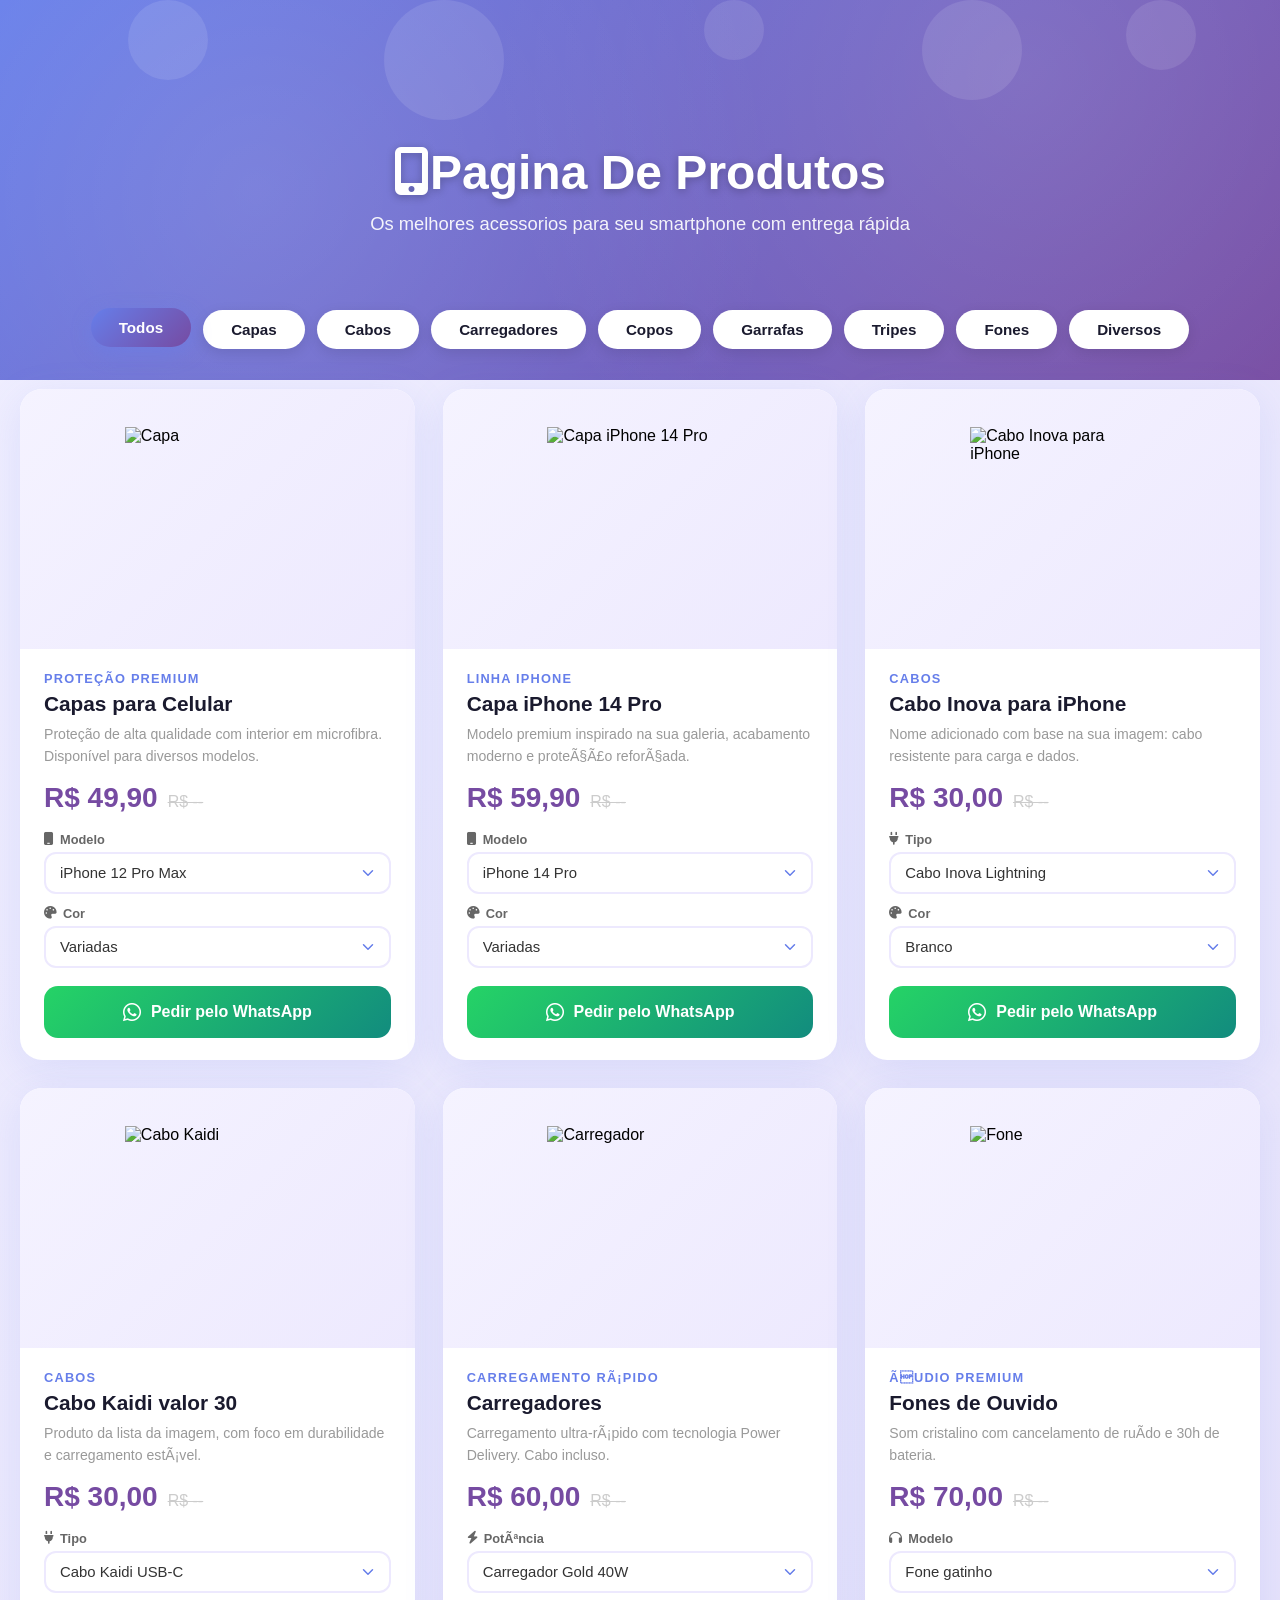
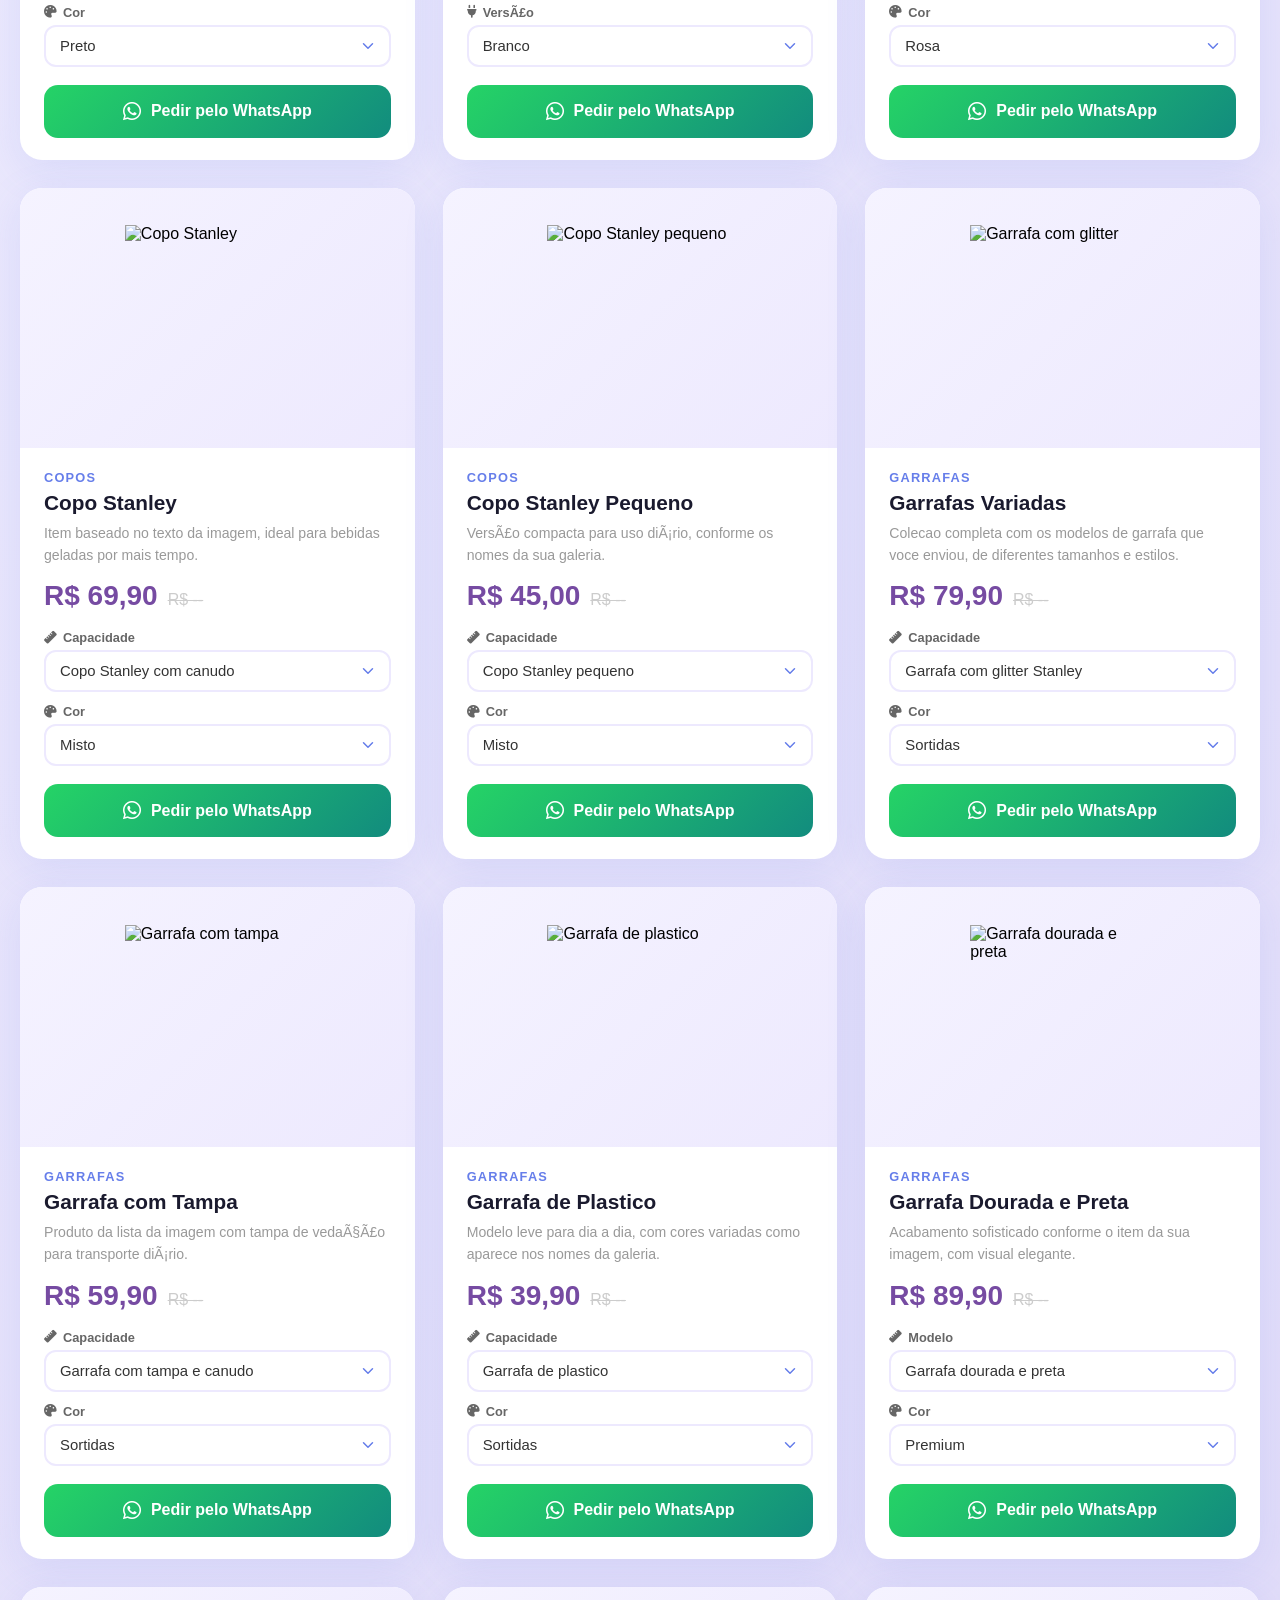
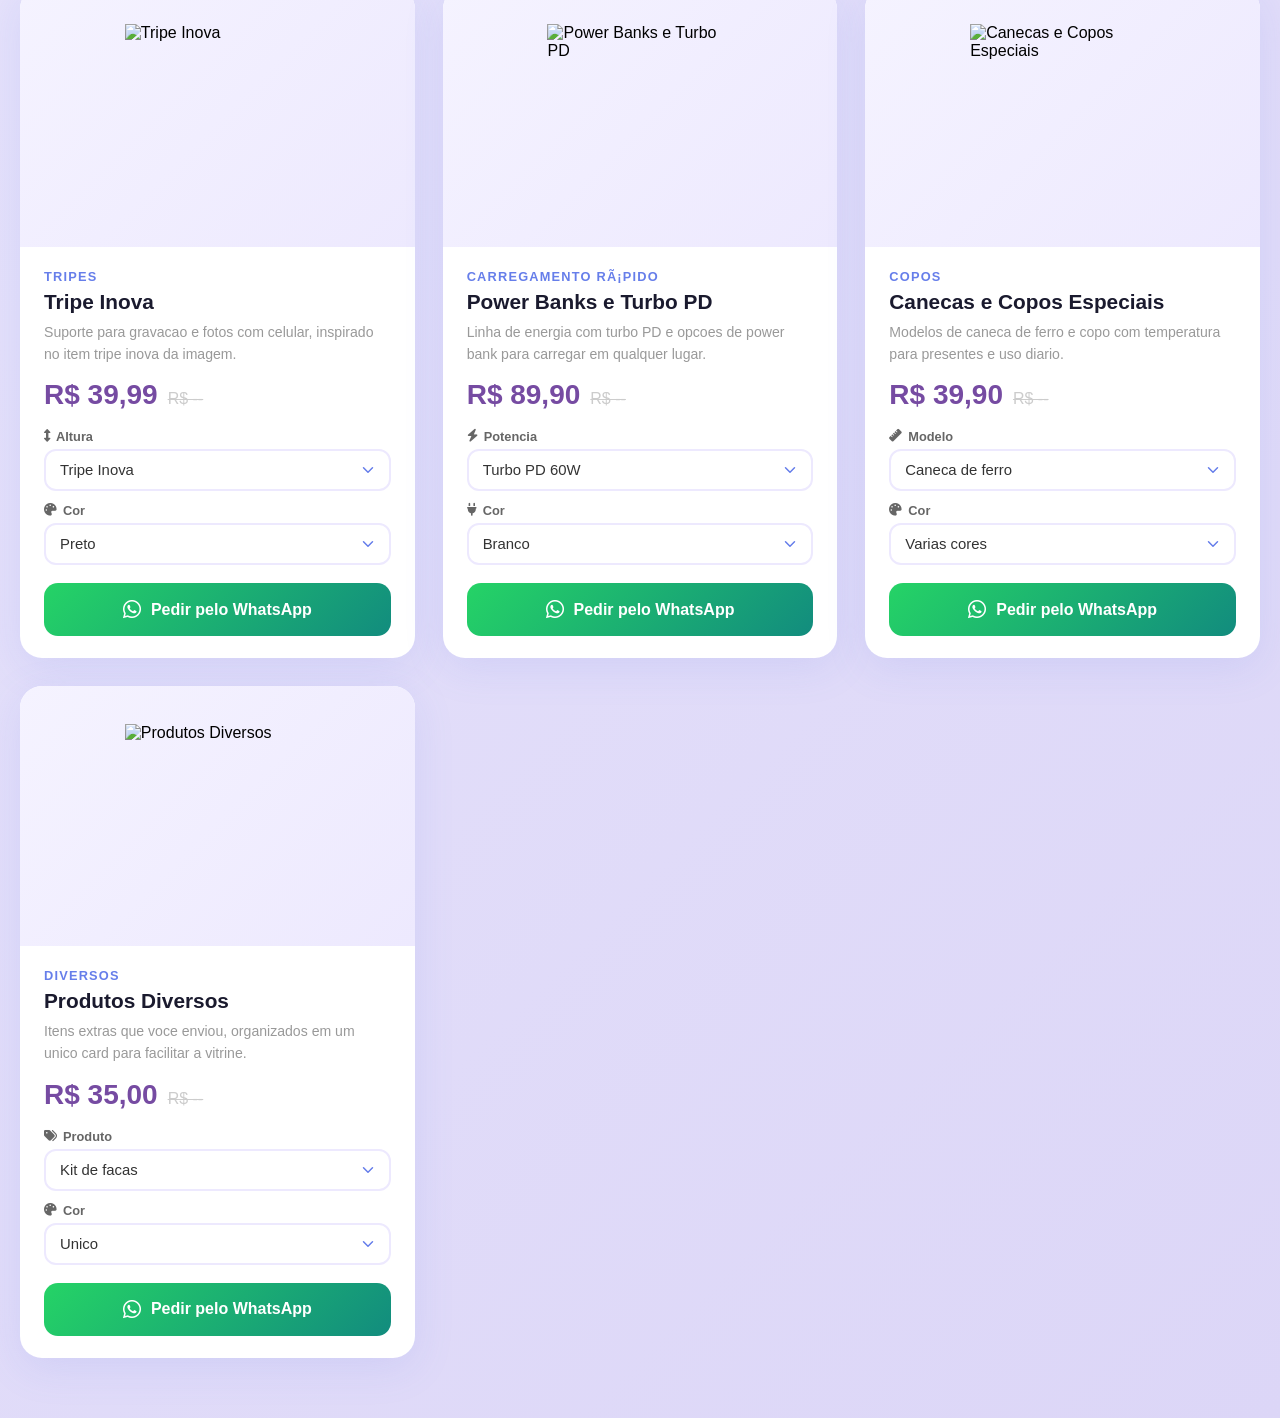
==== index.html @ b9d18aef "mudei o coisa de title" ====
﻿<!DOCTYPE html>
<html lang="pt-BR">
<head>
    <meta charset="UTF-8">
    <meta name="viewport" content="width=device-width, initial-scale=1.0">
    <title>Página de Vendas</title>
    <link href="https://cdnjs.cloudflare.com/ajax/libs/font-awesome/6.4.0/css/all.min.css" rel="stylesheet">
    <link rel="stylesheet" href="style.css">
</head>
<body>

    <!-- Header animado -->
    <header>
        <div class="header-bg"></div>
        <div class="floating-shapes">
            <div class="shape"></div>
            <div class="shape"></div>
            <div class="shape"></div>
            <div class="shape"></div>
            <div class="shape"></div>
        </div>
        <div class="header-content">
            <h1><i class="fas fa-mobile-alt"></i>Pagina De Produtos</h1>
            <p>Os melhores acessorios para seu smartphone com entrega rápida</p>
        </div>
    </header>

    <div class="container">

        <!-- Filtros -->
        <div class="filters">
            <button class="filter-btn active" data-cat="all">Todos</button>
            <button class="filter-btn" data-cat="cases">Capas</button>
            <button class="filter-btn" data-cat="cables">Cabos</button>
            <button class="filter-btn" data-cat="chargers">Carregadores</button>
            <button class="filter-btn" data-cat="cups">Copos</button>
            <button class="filter-btn" data-cat="bottles">Garrafas</button>
            <button class="filter-btn" data-cat="stands">Tripes</button>
            <button class="filter-btn" data-cat="audio">Fones</button>
            <button class="filter-btn" data-cat="misc">Diversos</button>
        </div>

        <!-- Grid de produtos -->
        <div class="products-grid" id="productsGrid">

            <!-- Card: Capas -->
            <article class="product-card" data-category="cases"
                     data-product="Capas para Celular" data-price="29.90"
                     data-phone="5521994249025" data-variant-key="cases"
                     data-variant-filter="iPhone 12 Pro Max,iPhone 11,Fashion Case,com fio">
                <div class="product-img-wrap">
                    <img src="https://i.postimg.cc/4N9PJ0Fb/4-capa-iphone-separar.jpg" alt="Capa" class="product-image">
                    <div class="product-overlay">
                        <span class="quick-view"><i class="fas fa-eye"></i> Visualizar</span>
                    </div>
                </div>
                <div class="product-info">
                    <div class="product-category">proteção Premium</div>
                    <h2 class="product-name">Capas para Celular</h2>
                    <p class="product-description">Proteção de alta qualidade com interior em microfibra. Disponível para diversos modelos.</p>
                    <div class="price-row">
                        <span class="product-price">R$ --</span>
                        <span class="old-price">R$ --</span>
                    </div>
                    <div class="selectors">
                        <label>
                            <span class="selector-label-text"><i class="fas fa-mobile"></i> Modelo</span>
                            <select class="select-model"></select>
                        </label>
                        <label>
                            <span class="selector-label-text"><i class="fas fa-palette"></i> Cor</span>
                            <select class="select-color"></select>
                        </label>
                    </div>
                    <button class="whatsapp-btn">
                        <i class="fab fa-whatsapp"></i> Pedir pelo WhatsApp
                    </button>
                </div>
            </article>

            <!-- Card: Capa iPhone 14 Pro -->
            <article class="product-card" data-category="cases"
                     data-product="Capa iPhone 14 Pro" data-price="39.90"
                     data-phone="5521994249025" data-variant-key="cases"
                     data-variant-filter="iPhone 14 Pro"
                     data-default-model="iPhone 14 Pro" data-default-color="Variadas">
                <div class="product-img-wrap">
                    <img src="https://i.postimg.cc/wv5sPr5W/capa-iphone-14-pro.jpg" alt="Capa iPhone 14 Pro" class="product-image">
                    <div class="product-overlay">
                        <span class="quick-view"><i class="fas fa-eye"></i> Visualizar</span>
                    </div>
                </div>
                <div class="product-info">
                    <div class="product-category">Linha iPhone</div>
                    <h2 class="product-name">Capa iPhone 14 Pro</h2>
                    <p class="product-description">Modelo premium inspirado na sua galeria, acabamento moderno e proteÃ§Ã£o reforÃ§ada.</p>
                    <div class="price-row">
                        <span class="product-price">R$ --</span>
                        <span class="old-price">R$ --</span>
                    </div>
                    <div class="selectors">
                        <label>
                            <span class="selector-label-text"><i class="fas fa-mobile"></i> Modelo</span>
                            <select class="select-model"></select>
                        </label>
                        <label>
                            <span class="selector-label-text"><i class="fas fa-palette"></i> Cor</span>
                            <select class="select-color"></select>
                        </label>
                    </div>
                    <button class="whatsapp-btn">
                        <i class="fab fa-whatsapp"></i> Pedir pelo WhatsApp
                    </button>
                </div>
            </article>

            <!-- Card: Cabo Inova -->
            <article class="product-card" data-category="cables"
                     data-product="Cabo Inova para iPhone" data-price="29.90"
                     data-phone="5521994249025" data-variant-filter="Cabo Inova"
                     data-default-model="Lightning" data-default-color="Branco">
                <div class="product-img-wrap">
                    <img src="https://i.postimg.cc/HsrZr2BK/cabo-inova-para-iphone-30-00.jpg" alt="Cabo Inova para iPhone" class="product-image">
                    <div class="product-overlay">
                        <span class="quick-view"><i class="fas fa-eye"></i> Visualizar</span>
                    </div>
                </div>
                <div class="product-info">
                    <div class="product-category">Cabos</div>
                    <h2 class="product-name">Cabo Inova para iPhone</h2>
                    <p class="product-description">Nome adicionado com base na sua imagem: cabo resistente para carga e dados.</p>
                    <div class="price-row">
                        <span class="product-price">R$ --</span>
                        <span class="old-price">R$ --</span>
                    </div>
                    <div class="selectors">
                        <label>
                            <span class="selector-label-text"><i class="fas fa-plug"></i> Tipo</span>
                            <select class="select-model"></select>
                        </label>
                        <label>
                            <span class="selector-label-text"><i class="fas fa-palette"></i> Cor</span>
                            <select class="select-color"></select>
                        </label>
                    </div>
                    <button class="whatsapp-btn">
                        <i class="fab fa-whatsapp"></i> Pedir pelo WhatsApp
                    </button>
                </div>
            </article>

            <!-- Card: Cabo Kaidi -->
            <article class="product-card" data-category="cables"
                     data-product="Cabo Kaidi valor 30" data-price="30.00"
                     data-phone="5521994249025" data-variant-filter="Cabo Kaidi"
                     data-default-model="USB-C" data-default-color="Preto">
                <div class="product-img-wrap">
                    <img src="https://i.postimg.cc/mDr30LqD/cabo-kaidi-valor-30-00.jpg" alt="Cabo Kaidi" class="product-image">
                    <div class="product-overlay">
                        <span class="quick-view"><i class="fas fa-eye"></i> Visualizar</span>
                    </div>
                </div>
                <div class="product-info">
                    <div class="product-category">Cabos</div>
                    <h2 class="product-name">Cabo Kaidi valor 30</h2>
                    <p class="product-description">Produto da lista da imagem, com foco em durabilidade e carregamento estÃ¡vel.</p>
                    <div class="price-row">
                        <span class="product-price">R$ --</span>
                        <span class="old-price">R$ --</span>
                    </div>
                    <div class="selectors">
                        <label>
                            <span class="selector-label-text"><i class="fas fa-plug"></i> Tipo</span>
                            <select class="select-model"></select>
                        </label>
                        <label>
                            <span class="selector-label-text"><i class="fas fa-palette"></i> Cor</span>
                            <select class="select-color"></select>
                        </label>
                    </div>
                    <button class="whatsapp-btn">
                        <i class="fab fa-whatsapp"></i> Pedir pelo WhatsApp
                    </button>
                </div>
            </article>

            <!-- Card: Carregadores -->
            <article class="product-card" data-category="chargers"
                     data-product="Carregadores" data-price="49.90"
                     data-phone="5521994249025" data-variant-key="carregadores"
                     data-variant-filter="Carregador,Gold">
                <div class="product-img-wrap">
                    <img src="https://i.postimg.cc/NFp2GrzQ/carregador-gold-de-40w-60-00.jpg" alt="Carregador" class="product-image">
                    <div class="product-overlay">
                        <span class="quick-view"><i class="fas fa-eye"></i> Visualizar</span>
                    </div>
                </div>
                <div class="product-info">
                    <div class="product-category">Carregamento RÃ¡pido</div>
                    <h2 class="product-name">Carregadores</h2>
                    <p class="product-description">Carregamento ultra-rÃ¡pido com tecnologia Power Delivery. Cabo incluso.</p>
                    <div class="price-row">
                        <span class="product-price">R$ --</span>
                        <span class="old-price">R$ --</span>
                    </div>
                    <div class="selectors">
                        <label>
                            <span class="selector-label-text"><i class="fas fa-bolt"></i> PotÃªncia</span>
                            <select class="select-model"></select>
                        </label>
                        <label>
                            <span class="selector-label-text"><i class="fas fa-plug"></i> VersÃ£o</span>
                            <select class="select-color"></select>
                        </label>
                    </div>
                    <button class="whatsapp-btn">
                        <i class="fab fa-whatsapp"></i> Pedir pelo WhatsApp
                    </button>
                </div>
            </article>

            <!-- Card: Fones de Ouvido -->
            <article class="product-card" data-category="audio"
                     data-product="Fones de Ouvido" data-price="79.90"
                     data-phone="5521994249025" data-variant-key="fones"
                     data-variant-filter="Fone">
                <div class="product-img-wrap">
                    <img src="https://i.postimg.cc/t4sZpjCF/fone-de-ouvindo-gatinho-70-00.jpg" alt="Fone" class="product-image">
                    <div class="product-overlay">
                        <span class="quick-view"><i class="fas fa-eye"></i> Visualizar</span>
                    </div>
                </div>
                <div class="product-info">
                    <div class="product-category">Ãudio Premium</div>
                    <h2 class="product-name">Fones de Ouvido</h2>
                    <p class="product-description">Som cristalino com cancelamento de ruÃ­do e 30h de bateria.</p>
                    <div class="price-row">
                        <span class="product-price">R$ --</span>
                        <span class="old-price">R$ --</span>
                    </div>
                    <div class="selectors">
                        <label>
                            <span class="selector-label-text"><i class="fas fa-headphones"></i> Modelo</span>
                            <select class="select-model"></select>
                        </label>
                        <label>
                            <span class="selector-label-text"><i class="fas fa-palette"></i> Cor</span>
                            <select class="select-color"></select>
                        </label>
                    </div>
                    <button class="whatsapp-btn">
                        <i class="fab fa-whatsapp"></i> Pedir pelo WhatsApp
                    </button>
                </div>
            </article>

            <!-- Card: Copo Stanley -->
            <article class="product-card" data-category="cups"
                     data-product="Copo Stanley" data-price="69.90"
                     data-phone="5521994249025" data-variant-filter="Copo Stanley"
                     data-default-model="473 ml" data-default-color="Misto">
                <div class="product-img-wrap">
                    <img src="https://i.postimg.cc/gJpxvD9b/copo-stanley.jpg" alt="Copo Stanley" class="product-image">
                    <div class="product-overlay">
                        <span class="quick-view"><i class="fas fa-eye"></i> Visualizar</span>
                    </div>
                </div>
                <div class="product-info">
                    <div class="product-category">Copos</div>
                    <h2 class="product-name">Copo Stanley</h2>
                    <p class="product-description">Item baseado no texto da imagem, ideal para bebidas geladas por mais tempo.</p>
                    <div class="price-row">
                        <span class="product-price">R$ --</span>
                        <span class="old-price">R$ --</span>
                    </div>
                    <div class="selectors">
                        <label>
                            <span class="selector-label-text"><i class="fas fa-ruler"></i> Capacidade</span>
                            <select class="select-model"></select>
                        </label>
                        <label>
                            <span class="selector-label-text"><i class="fas fa-palette"></i> Cor</span>
                            <select class="select-color"></select>
                        </label>
                    </div>
                    <button class="whatsapp-btn">
                        <i class="fab fa-whatsapp"></i> Pedir pelo WhatsApp
                    </button>
                </div>
            </article>

            <!-- Card: Copo Stanley Pequeno -->
            <article class="product-card" data-category="cups"
                     data-product="Copo Stanley pequeno" data-price="59.90"
                     data-phone="5521994249025" data-variant-filter="Copo Stanley pequeno"
                     data-default-model="350 ml" data-default-color="Misto">
                <div class="product-img-wrap">
                    <img src="https://i.postimg.cc/3xP4whnX/copo-stanley-pequeno-2.jpg" alt="Copo Stanley pequeno" class="product-image">
                    <div class="product-overlay">
                        <span class="quick-view"><i class="fas fa-eye"></i> Visualizar</span>
                    </div>
                </div>
                <div class="product-info">
                    <div class="product-category">Copos</div>
                    <h2 class="product-name">Copo Stanley Pequeno</h2>
                    <p class="product-description">VersÃ£o compacta para uso diÃ¡rio, conforme os nomes da sua galeria.</p>
                    <div class="price-row">
                        <span class="product-price">R$ --</span>
                        <span class="old-price">R$ --</span>
                    </div>
                    <div class="selectors">
                        <label>
                            <span class="selector-label-text"><i class="fas fa-ruler"></i> Capacidade</span>
                            <select class="select-model"></select>
                        </label>
                        <label>
                            <span class="selector-label-text"><i class="fas fa-palette"></i> Cor</span>
                            <select class="select-color"></select>
                        </label>
                    </div>
                    <button class="whatsapp-btn">
                        <i class="fab fa-whatsapp"></i> Pedir pelo WhatsApp
                    </button>
                </div>
            </article>

            <!-- Card: Garrafa com Glitter -->
            <article class="product-card" data-category="bottles"
                     data-product="Garrafas Variadas" data-price="79.90"
                     data-phone="5521994249025" data-variant-filter="Garrafa"
                     data-default-model="750 ml" data-default-color="Sortidas">
                <div class="product-img-wrap">
                    <img src="https://i.postimg.cc/ZRLCjdZ1/garrafa-com-glitter-stanley.jpg" alt="Garrafa com glitter" class="product-image">
                    <div class="product-overlay">
                        <span class="quick-view"><i class="fas fa-eye"></i> Visualizar</span>
                    </div>
                </div>
                <div class="product-info">
                    <div class="product-category">Garrafas</div>
                    <h2 class="product-name">Garrafas Variadas</h2>
                    <p class="product-description">Colecao completa com os modelos de garrafa que voce enviou, de diferentes tamanhos e estilos.</p>
                    <div class="price-row">
                        <span class="product-price">R$ --</span>
                        <span class="old-price">R$ --</span>
                    </div>
                    <div class="selectors">
                        <label>
                            <span class="selector-label-text"><i class="fas fa-ruler"></i> Capacidade</span>
                            <select class="select-model"></select>
                        </label>
                        <label>
                            <span class="selector-label-text"><i class="fas fa-palette"></i> Cor</span>
                            <select class="select-color"></select>
                        </label>
                    </div>
                    <button class="whatsapp-btn">
                        <i class="fab fa-whatsapp"></i> Pedir pelo WhatsApp
                    </button>
                </div>
            </article>

            <!-- Card: Garrafa com Tampa -->
            <article class="product-card" data-category="bottles"
                     data-product="Garrafa com tampa" data-price="69.90"
                     data-phone="5521994249025" data-variant-filter="Garrafa com tampa"
                     data-default-model="650 ml" data-default-color="Sortidas">
                <div class="product-img-wrap">
                    <img src="https://i.postimg.cc/T2cC01pZ/garrafa-com-tampa.jpg" alt="Garrafa com tampa" class="product-image">
                    <div class="product-overlay">
                        <span class="quick-view"><i class="fas fa-eye"></i> Visualizar</span>
                    </div>
                </div>
                <div class="product-info">
                    <div class="product-category">Garrafas</div>
                    <h2 class="product-name">Garrafa com Tampa</h2>
                    <p class="product-description">Produto da lista da imagem com tampa de vedaÃ§Ã£o para transporte diÃ¡rio.</p>
                    <div class="price-row">
                        <span class="product-price">R$ --</span>
                        <span class="old-price">R$ --</span>
                    </div>
                    <div class="selectors">
                        <label>
                            <span class="selector-label-text"><i class="fas fa-ruler"></i> Capacidade</span>
                            <select class="select-model"></select>
                        </label>
                        <label>
                            <span class="selector-label-text"><i class="fas fa-palette"></i> Cor</span>
                            <select class="select-color"></select>
                        </label>
                    </div>
                    <button class="whatsapp-btn">
                        <i class="fab fa-whatsapp"></i> Pedir pelo WhatsApp
                    </button>
                </div>
            </article>

            <!-- Card: Garrafa de Plastico -->
            <article class="product-card" data-category="bottles"
                     data-product="Garrafa de plastico" data-price="39.90"
                     data-phone="5521994249025" data-variant-filter="Garrafa de plastico"
                     data-default-model="700 ml" data-default-color="Sortidas">
                <div class="product-img-wrap">
                    <img src="https://i.postimg.cc/3NTvxz5M/garrafa-de-plastico.jpg" alt="Garrafa de plastico" class="product-image">
                    <div class="product-overlay">
                        <span class="quick-view"><i class="fas fa-eye"></i> Visualizar</span>
                    </div>
                </div>
                <div class="product-info">
                    <div class="product-category">Garrafas</div>
                    <h2 class="product-name">Garrafa de Plastico</h2>
                    <p class="product-description">Modelo leve para dia a dia, com cores variadas como aparece nos nomes da galeria.</p>
                    <div class="price-row">
                        <span class="product-price">R$ --</span>
                        <span class="old-price">R$ --</span>
                    </div>
                    <div class="selectors">
                        <label>
                            <span class="selector-label-text"><i class="fas fa-ruler"></i> Capacidade</span>
                            <select class="select-model"></select>
                        </label>
                        <label>
                            <span class="selector-label-text"><i class="fas fa-palette"></i> Cor</span>
                            <select class="select-color"></select>
                        </label>
                    </div>
                    <button class="whatsapp-btn">
                        <i class="fab fa-whatsapp"></i> Pedir pelo WhatsApp
                    </button>
                </div>
            </article>

            <!-- Card: Garrafa dourada e preta -->
            <article class="product-card" data-category="bottles"
                     data-product="Garrafa dourada e preta" data-price="89.90"
                     data-phone="5521994249025" data-variant-filter="Garrafa dourada e preta"
                     data-default-model="Termica" data-default-color="Dourada e Preta">
                <div class="product-img-wrap">
                    <img src="https://i.postimg.cc/sgNGhMCC/garrafa-dourada-e-preta.jpg" alt="Garrafa dourada e preta" class="product-image">
                    <div class="product-overlay">
                        <span class="quick-view"><i class="fas fa-eye"></i> Visualizar</span>
                    </div>
                </div>
                <div class="product-info">
                    <div class="product-category">Garrafas</div>
                    <h2 class="product-name">Garrafa Dourada e Preta</h2>
                    <p class="product-description">Acabamento sofisticado conforme o item da sua imagem, com visual elegante.</p>
                    <div class="price-row">
                        <span class="product-price">R$ --</span>
                        <span class="old-price">R$ --</span>
                    </div>
                    <div class="selectors">
                        <label>
                            <span class="selector-label-text"><i class="fas fa-ruler"></i> Modelo</span>
                            <select class="select-model"></select>
                        </label>
                        <label>
                            <span class="selector-label-text"><i class="fas fa-palette"></i> Cor</span>
                            <select class="select-color"></select>
                        </label>
                    </div>
                    <button class="whatsapp-btn">
                        <i class="fab fa-whatsapp"></i> Pedir pelo WhatsApp
                    </button>
                </div>
            </article>

            <!-- Card: Tripe Inova -->
            <article class="product-card" data-category="stands"
                     data-product="Tripe Inova" data-price="59.90"
                     data-phone="5521994249025" data-variant-filter="Tripe Inova"
                     data-default-model="Universal" data-default-color="Preto">
                <div class="product-img-wrap">
                    <img src="https://i.postimg.cc/BvPLcJJ3/tripe-inova-39-99.jpg" alt="Tripe Inova" class="product-image">
                    <div class="product-overlay">
                        <span class="quick-view"><i class="fas fa-eye"></i> Visualizar</span>
                    </div>
                </div>
                <div class="product-info">
                    <div class="product-category">Tripes</div>
                    <h2 class="product-name">Tripe Inova</h2>
                    <p class="product-description">Suporte para gravacao e fotos com celular, inspirado no item tripe inova da imagem.</p>
                    <div class="price-row">
                        <span class="product-price">R$ --</span>
                        <span class="old-price">R$ --</span>
                    </div>
                    <div class="selectors">
                        <label>
                            <span class="selector-label-text"><i class="fas fa-arrows-alt-v"></i> Altura</span>
                            <select class="select-model"></select>
                        </label>
                        <label>
                            <span class="selector-label-text"><i class="fas fa-palette"></i> Cor</span>
                            <select class="select-color"></select>
                        </label>
                    </div>
                    <button class="whatsapp-btn">
                        <i class="fab fa-whatsapp"></i> Pedir pelo WhatsApp
                    </button>
                </div>
            </article>

            <!-- Card: Turbo PD 60W -->
            <article class="product-card" data-category="chargers"
                     data-product="Power Banks e Turbo PD" data-price="99.90"
                     data-phone="5521994249025" data-variant-key="carregadores"
                     data-variant-filter="Turbo PD 60W,Power Bank,Carregador portatil"
                     data-default-model="PD 60W" data-default-color="Branco/Preto">
                <div class="product-img-wrap">
                    <img src="https://i.postimg.cc/zfHbSqqy/turbo-pd-60w.jpg" alt="Power Banks e Turbo PD" class="product-image">
                    <div class="product-overlay">
                        <span class="quick-view"><i class="fas fa-eye"></i> Visualizar</span>
                    </div>
                </div>
                <div class="product-info">
                    <div class="product-category">Carregamento RÃ¡pido</div>
                    <h2 class="product-name">Power Banks e Turbo PD</h2>
                    <p class="product-description">Linha de energia com turbo PD e opcoes de power bank para carregar em qualquer lugar.</p>
                    <div class="price-row">
                        <span class="product-price">R$ --</span>
                        <span class="old-price">R$ --</span>
                    </div>
                    <div class="selectors">
                        <label>
                            <span class="selector-label-text"><i class="fas fa-bolt"></i> Potencia</span>
                            <select class="select-model"></select>
                        </label>
                        <label>
                            <span class="selector-label-text"><i class="fas fa-plug"></i> Cor</span>
                            <select class="select-color"></select>
                        </label>
                    </div>
                    <button class="whatsapp-btn">
                        <i class="fab fa-whatsapp"></i> Pedir pelo WhatsApp
                    </button>
                </div>
            </article>

            <!-- Card: Canecas e Copos Especiais -->
            <article class="product-card" data-category="cups"
                     data-product="Canecas e Copos Especiais" data-price="39.90"
                     data-phone="5521994249025" data-variant-filter="Caneca de ferro,Copo com temperatura"
                     data-default-model="Unico" data-default-color="Sortidas">
                <div class="product-img-wrap">
                    <img src="https://i.postimg.cc/cCgRLD0T/caneca-de-ferros-de-varias-cores.png" alt="Canecas e Copos Especiais" class="product-image">
                    <div class="product-overlay">
                        <span class="quick-view"><i class="fas fa-eye"></i> Visualizar</span>
                    </div>
                </div>
                <div class="product-info">
                    <div class="product-category">Copos</div>
                    <h2 class="product-name">Canecas e Copos Especiais</h2>
                    <p class="product-description">Modelos de caneca de ferro e copo com temperatura para presentes e uso diario.</p>
                    <div class="price-row">
                        <span class="product-price">R$ --</span>
                        <span class="old-price">R$ --</span>
                    </div>
                    <div class="selectors">
                        <label>
                            <span class="selector-label-text"><i class="fas fa-ruler"></i> Modelo</span>
                            <select class="select-model"></select>
                        </label>
                        <label>
                            <span class="selector-label-text"><i class="fas fa-palette"></i> Cor</span>
                            <select class="select-color"></select>
                        </label>
                    </div>
                    <button class="whatsapp-btn">
                        <i class="fab fa-whatsapp"></i> Pedir pelo WhatsApp
                    </button>
                </div>
            </article>

            <!-- Card: Diversos -->
            <article class="product-card" data-category="misc"
                     data-product="Produtos Diversos" data-price="59.90"
                     data-phone="5521994249025" data-variant-filter="Kit de facas,Relogio"
                     data-default-model="Unico" data-default-color="Variado">
                <div class="product-img-wrap">
                    <img src="https://i.postimg.cc/pLxMCXbN/kit-de-facas-35-00.jpg" alt="Produtos Diversos" class="product-image">
                    <div class="product-overlay">
                        <span class="quick-view"><i class="fas fa-eye"></i> Visualizar</span>
                    </div>
                </div>
                <div class="product-info">
                    <div class="product-category">Diversos</div>
                    <h2 class="product-name">Produtos Diversos</h2>
                    <p class="product-description">Itens extras que voce enviou, organizados em um unico card para facilitar a vitrine.</p>
                    <div class="price-row">
                        <span class="product-price">R$ --</span>
                        <span class="old-price">R$ --</span>
                    </div>
                    <div class="selectors">
                        <label>
                            <span class="selector-label-text"><i class="fas fa-tags"></i> Produto</span>
                            <select class="select-model"></select>
                        </label>
                        <label>
                            <span class="selector-label-text"><i class="fas fa-palette"></i> Cor</span>
                            <select class="select-color"></select>
                        </label>
                    </div>
                    <button class="whatsapp-btn">
                        <i class="fab fa-whatsapp"></i> Pedir pelo WhatsApp
                    </button>
                </div>
            </article>

        </div>
    </div>

    <!-- Toast de notificaÃ§Ã£o -->
    <div class="toast" id="toast">
        <div class="toast-icon"><i class="fab fa-whatsapp"></i></div>
        <div>
            <strong>Redirecionando...</strong>
            <p style="font-size:0.85rem;opacity:0.85;margin-top:2px;">Abrindo WhatsApp</p>
        </div>
    </div>

    <script src="variants.js"></script>
    <script src="script.js"></script>
</body>
</html>
---- style.css ----
* { margin: 0; padding: 0; box-sizing: border-box; }

:root {
    --primary: #25d366;
    --primary-dark: #128c7e;
    --dark: #1a1a2e;
    --grad1: #667eea;
    --grad2: #764ba2;
}

body {
    font-family: 'Segoe UI', Tahoma, Geneva, Verdana, sans-serif;
    background: linear-gradient(135deg, #f0efff 0%, #dcd6f7 100%);
    min-height: 100vh;
    overflow-x: hidden;
}

/* ===== HEADER ===== */
header {
    position: relative;
    height: 380px;
    background: linear-gradient(135deg, var(--grad1) 0%, var(--grad2) 100%);
    display: flex;
    align-items: center;
    justify-content: center;
    overflow: hidden;
}

.header-bg {
    position: absolute;
    width: 100%;
    height: 100%;
    background:
        radial-gradient(circle at 20% 50%, rgba(255,255,255,0.12) 0%, transparent 50%),
        radial-gradient(circle at 80% 20%, rgba(255,255,255,0.12) 0%, transparent 50%);
    animation: pulse 4s ease-in-out infinite;
}

@keyframes pulse {
    0%, 100% { transform: scale(1); opacity: 0.5; }
    50% { transform: scale(1.1); opacity: 0.9; }
}

.floating-shapes { position: absolute; width: 100%; height: 100%; overflow: hidden; }

.shape {
    position: absolute;
    background: rgba(255,255,255,0.1);
    border-radius: 50%;
    animation: float 18s infinite;
}

.shape:nth-child(1) { width: 80px;  height: 80px;  left: 10%; animation-delay: 0s; }
.shape:nth-child(2) { width: 120px; height: 120px; left: 30%; animation-delay: 2s; }
.shape:nth-child(3) { width: 60px;  height: 60px;  left: 55%; animation-delay: 4s; }
.shape:nth-child(4) { width: 100px; height: 100px; left: 72%; animation-delay: 6s; }
.shape:nth-child(5) { width: 70px;  height: 70px;  left: 88%; animation-delay: 8s; }

@keyframes float {
    0%, 100% { transform: translateY(100vh) rotate(0deg); opacity: 0; }
    10% { opacity: 1; }
    90% { opacity: 1; }
}

.header-content {
    text-align: center;
    color: white;
    z-index: 10;
    animation: fadeInUp 0.9s ease-out;
}

@keyframes fadeInUp {
    from { opacity: 0; transform: translateY(28px); }
    to   { opacity: 1; transform: translateY(0); }
}

.header-content h1 {
    font-size: 3rem;
    font-weight: 800;
    margin-bottom: 0.8rem;
    text-shadow: 0 2px 8px rgba(0,0,0,0.25);
}

.header-content p {
    font-size: 1.15rem;
    opacity: 0.92;
    max-width: 560px;
    margin: 0 auto;
}

/* ===== CONTAINER ===== */
.container {
    max-width: 1300px;
    margin: -70px auto 0;
    padding: 0 20px 60px;
    position: relative;
    z-index: 20;
}

/* ===== FILTROS ===== */
.filters {
    display: flex;
    justify-content: center;
    gap: 12px;
    margin-bottom: 40px;
    flex-wrap: wrap;
}

.filter-btn {
    padding: 11px 28px;
    border: none;
    background: white;
    color: var(--dark);
    border-radius: 50px;
    cursor: pointer;
    font-weight: 600;
    font-size: 0.95rem;
    font-family: inherit;
    transition: all 0.3s ease;
    box-shadow: 0 4px 14px rgba(0,0,0,0.1);
}

.filter-btn:hover, .filter-btn.active {
    background: linear-gradient(135deg, var(--grad1), var(--grad2));
    color: white;
    transform: translateY(-2px);
    box-shadow: 0 6px 20px rgba(102, 126, 234, 0.45);
}

/* ===== GRID ===== */
.products-grid {
    display: grid;
    grid-template-columns: repeat(auto-fit, minmax(320px, 1fr));
    gap: 28px;
}

/* ===== CARD ===== */
.product-card {
    background: white;
    border-radius: 22px;
    overflow: hidden;
    box-shadow: 0 10px 40px rgba(102, 126, 234, 0.13);
    transition: all 0.4s cubic-bezier(0.175, 0.885, 0.32, 1.275);
    position: relative;
}

.product-card:hover {
    transform: translateY(-10px) scale(1.02);
    box-shadow: 0 22px 60px rgba(102, 126, 234, 0.24);
}

.product-badge {
    position: absolute;
    top: 18px;
    left: 18px;
    background: linear-gradient(135deg, #ff6b6b, #ee5a24);
    color: white;
    padding: 6px 14px;
    border-radius: 20px;
    font-size: 0.78rem;
    font-weight: 700;
    z-index: 10;
    letter-spacing: 0.6px;
    animation: badge-bounce 2s infinite;
}

@keyframes badge-bounce {
    0%, 100% { transform: translateY(0); }
    50%       { transform: translateY(-4px); }
}

/* Área da imagem */
.product-img-wrap {
    height: 260px;
    background: linear-gradient(135deg, #f5f3ff 0%, #ede9fe 100%);
    display: flex;
    align-items: center;
    justify-content: center;
    position: relative;
    overflow: hidden;
}

.product-image {
    width: 185px;
    height: 185px;
    object-fit: contain;
    transition: transform 0.5s ease;
    display: block;
}

.product-card:hover .product-image {
    transform: scale(1.1) rotate(4deg);
}

.product-overlay {
    position: absolute;
    inset: 0;
    background: rgba(118, 75, 162, 0.45);
    display: flex;
    align-items: center;
    justify-content: center;
    opacity: 0;
    transition: opacity 0.3s ease;
}

.product-card:hover .product-overlay { opacity: 1; }

.quick-view {
    background: white;
    color: var(--dark);
    padding: 10px 22px;
    border-radius: 30px;
    font-weight: 600;
    font-size: 0.9rem;
    transform: translateY(16px);
    transition: transform 0.3s ease;
}

.product-card:hover .quick-view { transform: translateY(0); }

/* Info do card */
.product-info { padding: 22px 24px; }

.product-category {
    color: var(--grad1);
    font-size: 0.8rem;
    font-weight: 700;
    text-transform: uppercase;
    letter-spacing: 1.2px;
    margin-bottom: 6px;
}

.product-name {
    font-size: 1.3rem;
    color: var(--dark);
    font-weight: 700;
    margin-bottom: 8px;
}

.product-description {
    color: #999;
    font-size: 0.88rem;
    margin-bottom: 14px;
    line-height: 1.55;
}

.price-row {
    display: flex;
    align-items: baseline;
    gap: 10px;
    margin-bottom: 18px;
}

.product-price {
    font-size: 1.75rem;
    color: var(--grad2);
    font-weight: 800;
}

.old-price {
    font-size: 1rem;
    color: #ccc;
    text-decoration: line-through;
    font-weight: 400;
}

/* Selects */
.selectors {
    display: flex;
    flex-direction: column;
    gap: 12px;
    margin-bottom: 18px;
}

.selectors label {
    display: flex;
    flex-direction: column;
    gap: 5px;
}

.selector-label-text {
    font-size: 0.8rem;
    color: #666;
    font-weight: 600;
    display: flex;
    align-items: center;
    gap: 6px;
}

.select-model, .select-color {
    padding: 11px 40px 11px 14px;
    border: 2px solid #ede9fe;
    border-radius: 12px;
    font-size: 0.93rem;
    font-family: inherit;
    background: white;
    cursor: pointer;
    transition: all 0.3s ease;
    appearance: none;
    background-image: url("data:image/svg+xml,%3Csvg xmlns='http://www.w3.org/2000/svg' width='22' height='22' viewBox='0 0 24 24' fill='none' stroke='%23667eea' stroke-width='2' stroke-linecap='round' stroke-linejoin='round'%3E%3Cpolyline points='6 9 12 15 18 9'%3E%3C/polyline%3E%3C/svg%3E");
    background-repeat: no-repeat;
    background-position: right 12px center;
    background-size: 18px;
    color: #333;
}

.select-model:focus, .select-color:focus {
    outline: none;
    border-color: var(--grad1);
    box-shadow: 0 0 0 3px rgba(102, 126, 234, 0.15);
}

.select-model:hover, .select-color:hover {
    border-color: var(--grad2);
}

/* Botão WhatsApp */
.whatsapp-btn {
    width: 100%;
    padding: 16px;
    background: linear-gradient(135deg, var(--primary), var(--primary-dark));
    color: white;
    border: none;
    border-radius: 14px;
    font-size: 1rem;
    font-weight: 700;
    font-family: inherit;
    cursor: pointer;
    display: flex;
    align-items: center;
    justify-content: center;
    gap: 10px;
    transition: all 0.3s ease;
    position: relative;
    overflow: hidden;
}

.whatsapp-btn::before {
    content: '';
    position: absolute;
    top: 0; left: -100%;
    width: 100%; height: 100%;
    background: linear-gradient(90deg, transparent, rgba(255,255,255,0.25), transparent);
    transition: left 0.5s ease;
}

.whatsapp-btn:hover::before { left: 100%; }

.whatsapp-btn:hover {
    transform: translateY(-3px);
    box-shadow: 0 10px 28px rgba(37, 211, 102, 0.4);
}

.whatsapp-btn i {
    font-size: 1.3rem;
    animation: shake 2.5s infinite;
}

@keyframes shake {
    0%, 100% { transform: rotate(0deg); }
    25% { transform: rotate(-10deg); }
    75% { transform: rotate(10deg); }
}

/* ===== TOAST ===== */
.toast {
    position: fixed;
    bottom: 28px;
    right: 28px;
    background: var(--dark);
    color: white;
    padding: 18px 26px;
    border-radius: 14px;
    box-shadow: 0 10px 40px rgba(0,0,0,0.3);
    display: flex;
    align-items: center;
    gap: 14px;
    transform: translateX(420px);
    transition: transform 0.35s ease;
    z-index: 1000;
}

.toast.show { transform: translateX(0); }

.toast-icon {
    width: 38px; height: 38px;
    background: var(--primary);
    border-radius: 50%;
    display: flex;
    align-items: center;
    justify-content: center;
    flex-shrink: 0;
}

/* ===== RESPONSIVE ===== */
@media (max-width: 768px) {
    .header-content h1 { font-size: 2rem; }
    .container { margin-top: -40px; }
    .products-grid { grid-template-columns: 1fr; }
}

@media (max-width: 420px) {
    .filters { gap: 8px; }
    .filter-btn { padding: 9px 18px; font-size: 0.88rem; }
}
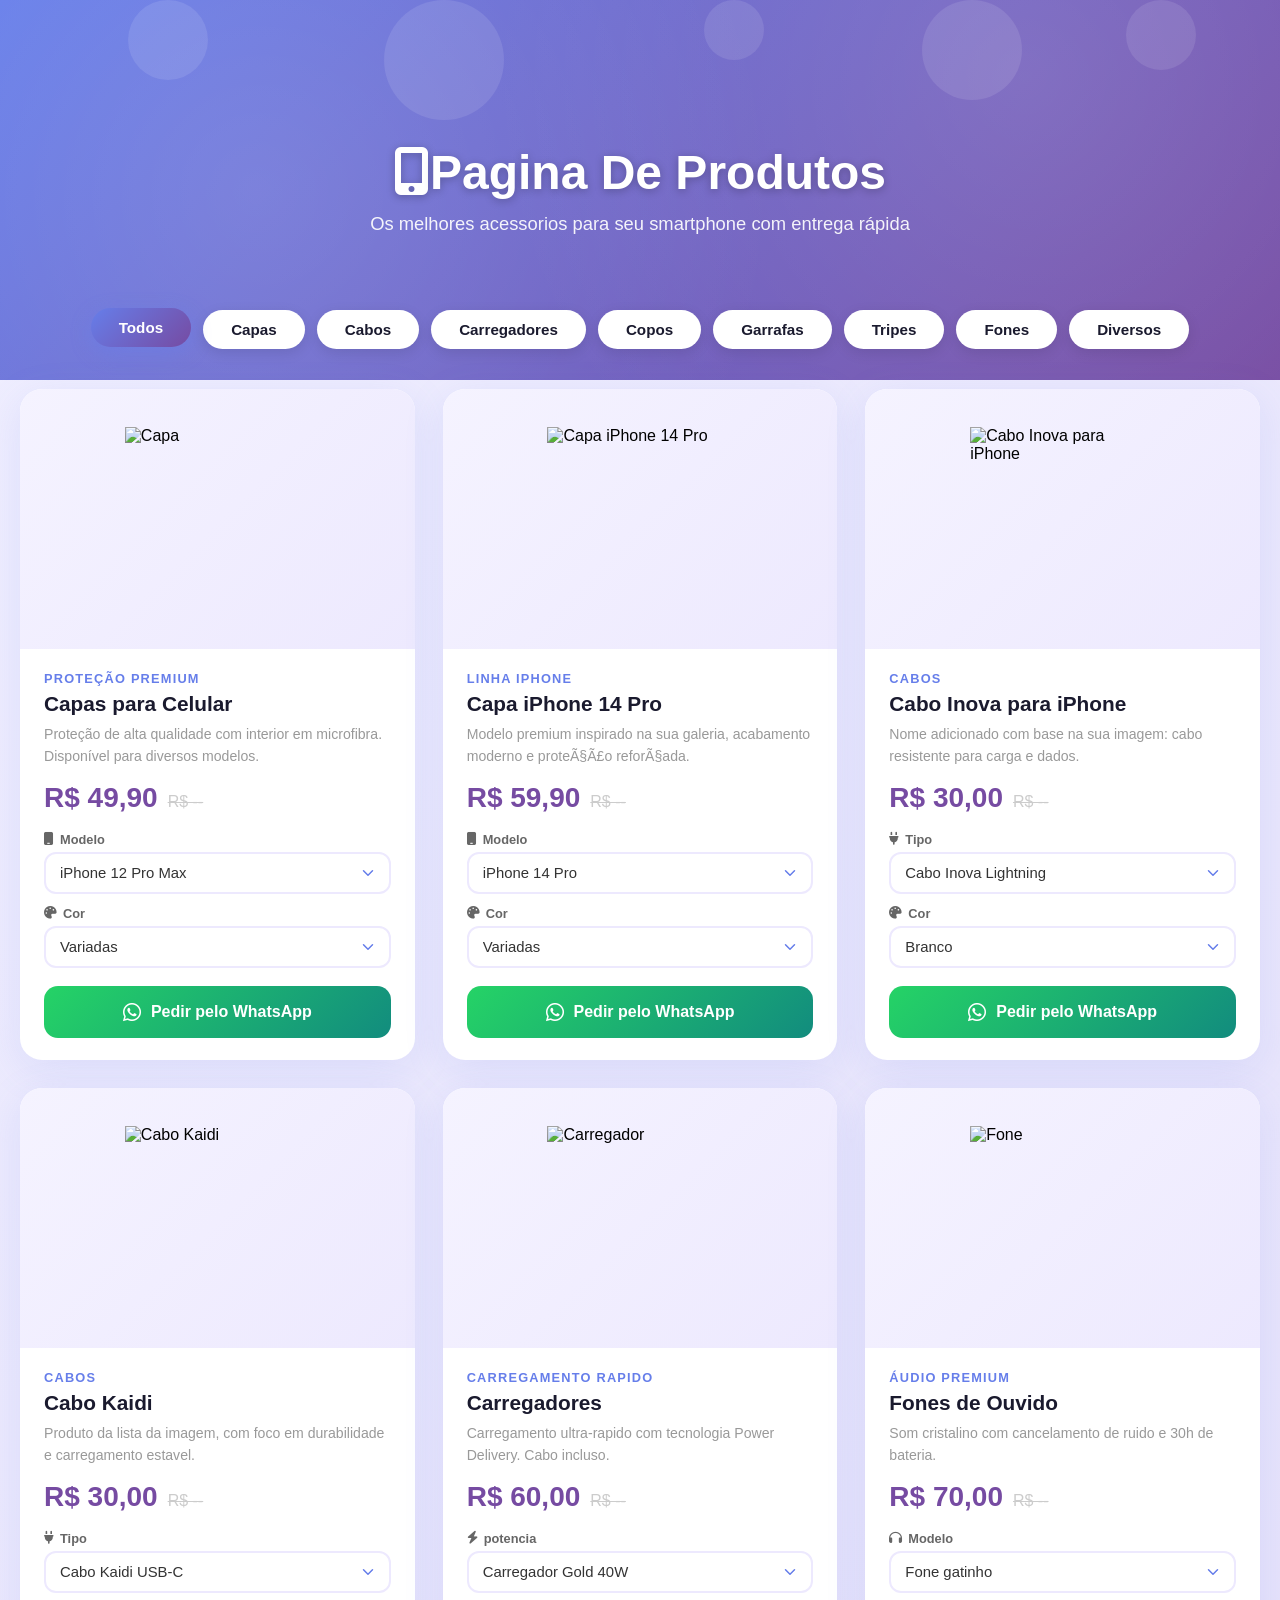
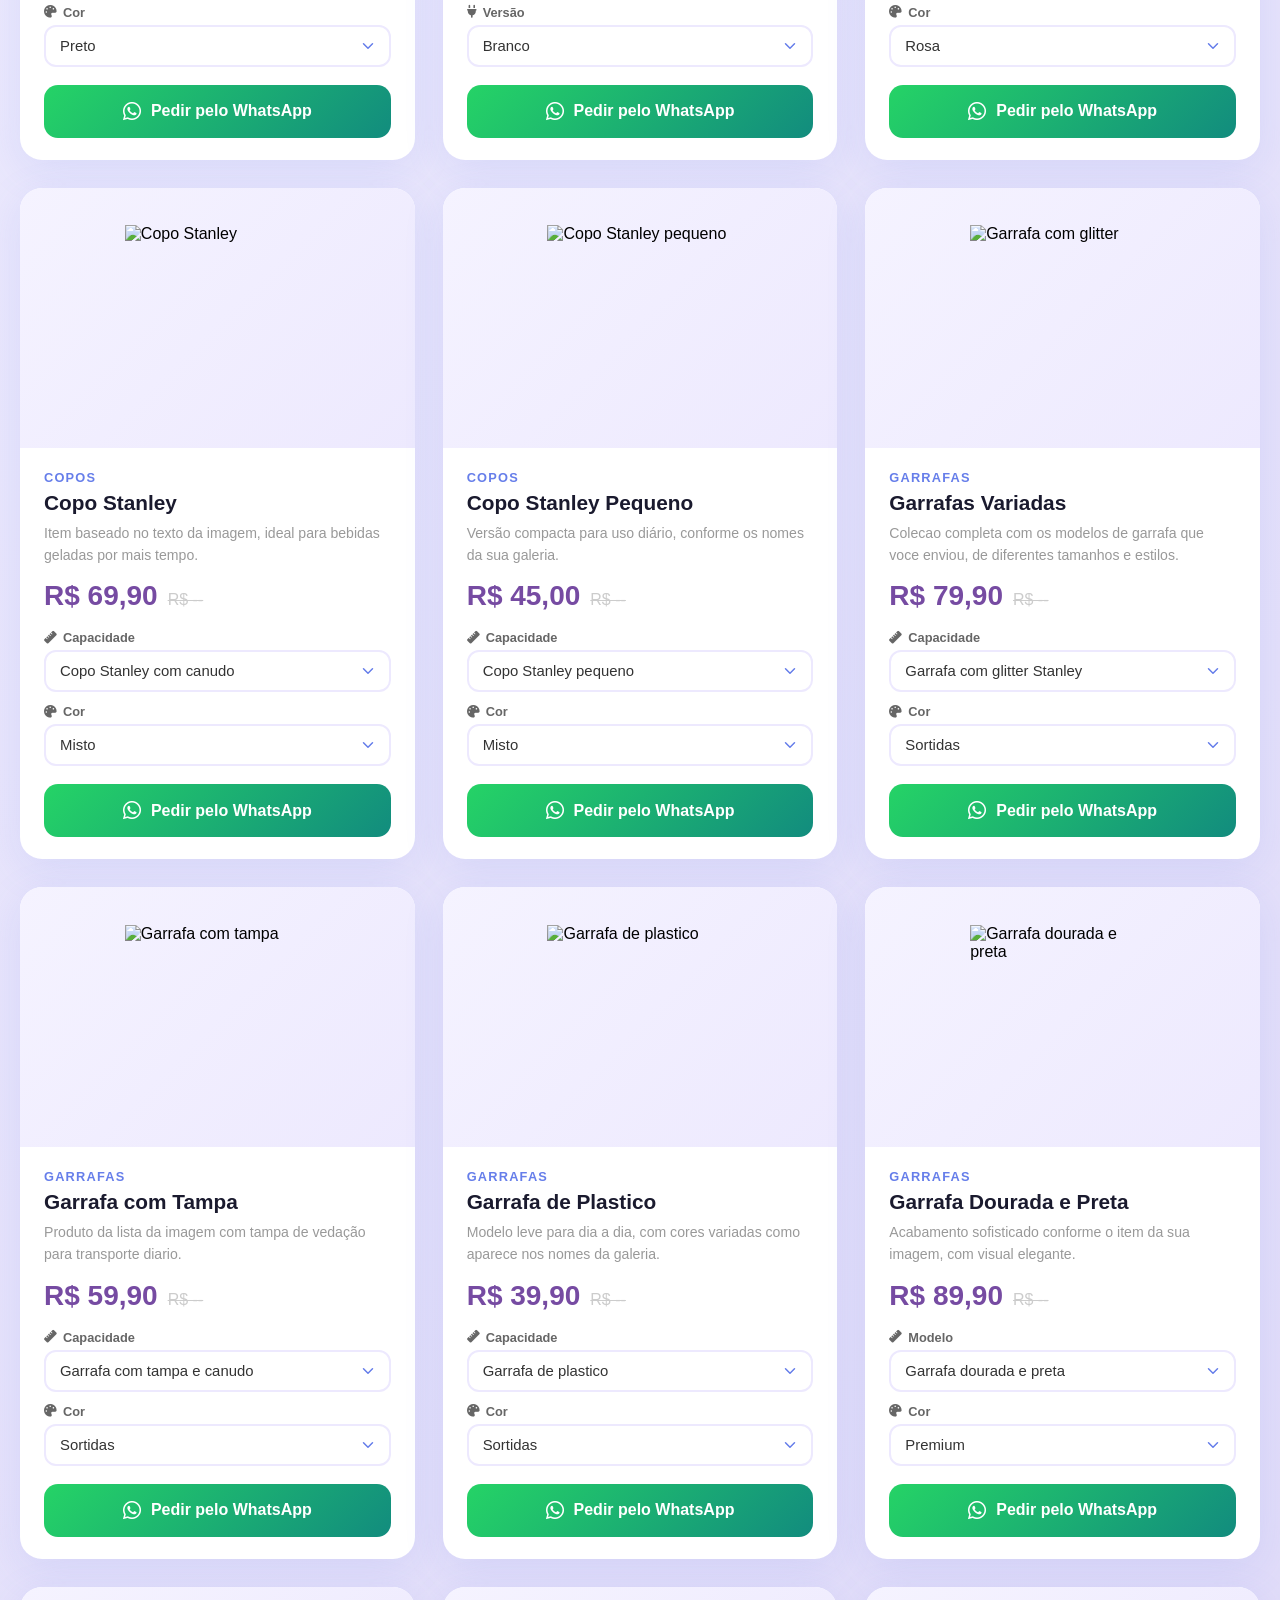
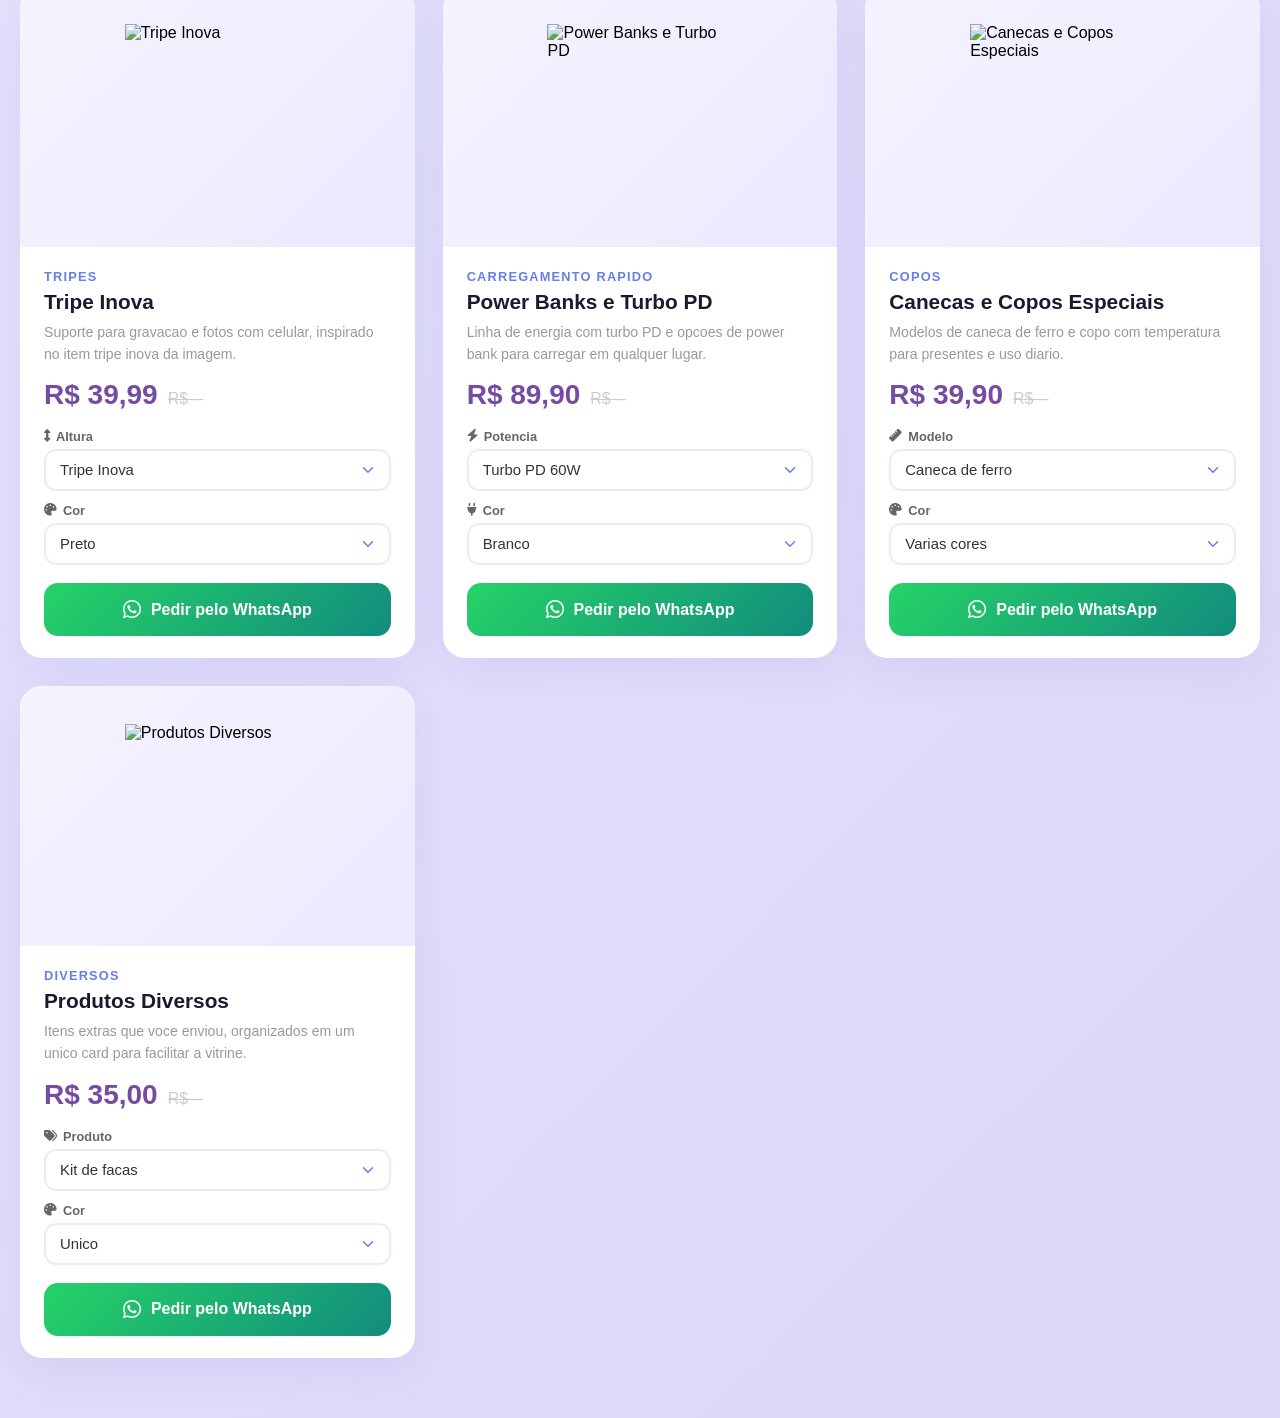
==== commit 58569c40: "atualizado o coisa de preços nos nomes" ====
--- a/index.html
+++ b/index.html
@@ -162,8 +162,8 @@
                 </div>
                 <div class="product-info">
                     <div class="product-category">Cabos</div>
-                    <h2 class="product-name">Cabo Kaidi valor 30</h2>
-                    <p class="product-description">Produto da lista da imagem, com foco em durabilidade e carregamento estÃ¡vel.</p>
+                    <h2 class="product-name">Cabo Kaidi</h2>
+                    <p class="product-description">Produto da lista da imagem, com foco em durabilidade e carregamento estavel.</p>
                     <div class="price-row">
                         <span class="product-price">R$ --</span>
                         <span class="old-price">R$ --</span>
@@ -196,20 +196,20 @@
                     </div>
                 </div>
                 <div class="product-info">
-                    <div class="product-category">Carregamento RÃ¡pido</div>
+                    <div class="product-category">Carregamento rapido</div>
                     <h2 class="product-name">Carregadores</h2>
-                    <p class="product-description">Carregamento ultra-rÃ¡pido com tecnologia Power Delivery. Cabo incluso.</p>
-                    <div class="price-row">
-                        <span class="product-price">R$ --</span>
-                        <span class="old-price">R$ --</span>
-                    </div>
-                    <div class="selectors">
-                        <label>
-                            <span class="selector-label-text"><i class="fas fa-bolt"></i> PotÃªncia</span>
-                            <select class="select-model"></select>
-                        </label>
-                        <label>
-                            <span class="selector-label-text"><i class="fas fa-plug"></i> VersÃ£o</span>
+                    <p class="product-description">Carregamento ultra-rapido com tecnologia Power Delivery. Cabo incluso.</p>
+                    <div class="price-row">
+                        <span class="product-price">R$ --</span>
+                        <span class="old-price">R$ --</span>
+                    </div>
+                    <div class="selectors">
+                        <label>
+                            <span class="selector-label-text"><i class="fas fa-bolt"></i> potencia</span>
+                            <select class="select-model"></select>
+                        </label>
+                        <label>
+                            <span class="selector-label-text"><i class="fas fa-plug"></i> Versão</span>
                             <select class="select-color"></select>
                         </label>
                     </div>
@@ -231,9 +231,9 @@
                     </div>
                 </div>
                 <div class="product-info">
-                    <div class="product-category">Ãudio Premium</div>
+                    <div class="product-category">Áudio Premium</div>
                     <h2 class="product-name">Fones de Ouvido</h2>
-                    <p class="product-description">Som cristalino com cancelamento de ruÃ­do e 30h de bateria.</p>
+                    <p class="product-description">Som cristalino com cancelamento de ruido e 30h de bateria.</p>
                     <div class="price-row">
                         <span class="product-price">R$ --</span>
                         <span class="old-price">R$ --</span>
@@ -303,7 +303,7 @@
                 <div class="product-info">
                     <div class="product-category">Copos</div>
                     <h2 class="product-name">Copo Stanley Pequeno</h2>
-                    <p class="product-description">VersÃ£o compacta para uso diÃ¡rio, conforme os nomes da sua galeria.</p>
+                    <p class="product-description">Versão compacta para uso diário, conforme os nomes da sua galeria.</p>
                     <div class="price-row">
                         <span class="product-price">R$ --</span>
                         <span class="old-price">R$ --</span>
@@ -373,7 +373,7 @@
                 <div class="product-info">
                     <div class="product-category">Garrafas</div>
                     <h2 class="product-name">Garrafa com Tampa</h2>
-                    <p class="product-description">Produto da lista da imagem com tampa de vedaÃ§Ã£o para transporte diÃ¡rio.</p>
+                    <p class="product-description">Produto da lista da imagem com tampa de vedação para transporte diario.</p>
                     <div class="price-row">
                         <span class="product-price">R$ --</span>
                         <span class="old-price">R$ --</span>
@@ -512,7 +512,7 @@
                     </div>
                 </div>
                 <div class="product-info">
-                    <div class="product-category">Carregamento RÃ¡pido</div>
+                    <div class="product-category">Carregamento Rapido</div>
                     <h2 class="product-name">Power Banks e Turbo PD</h2>
                     <p class="product-description">Linha de energia com turbo PD e opcoes de power bank para carregar em qualquer lugar.</p>
                     <div class="price-row">
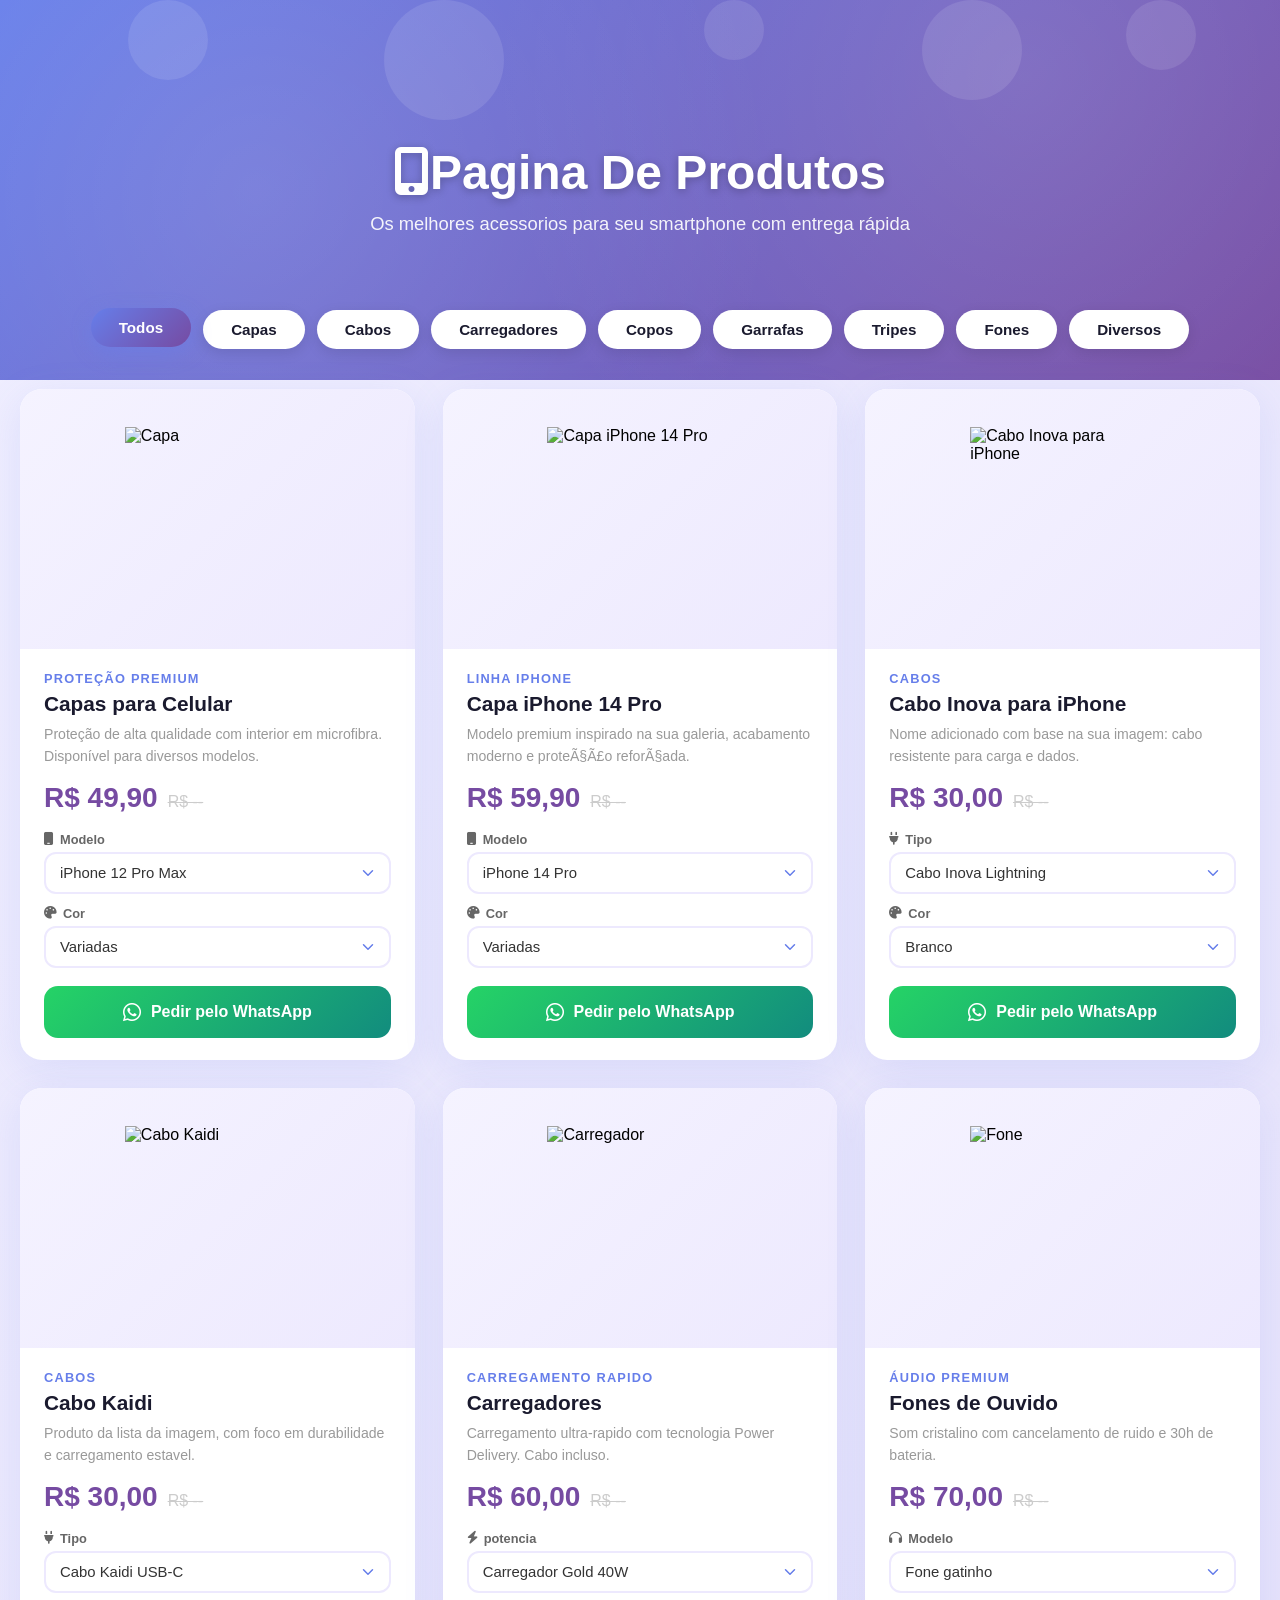
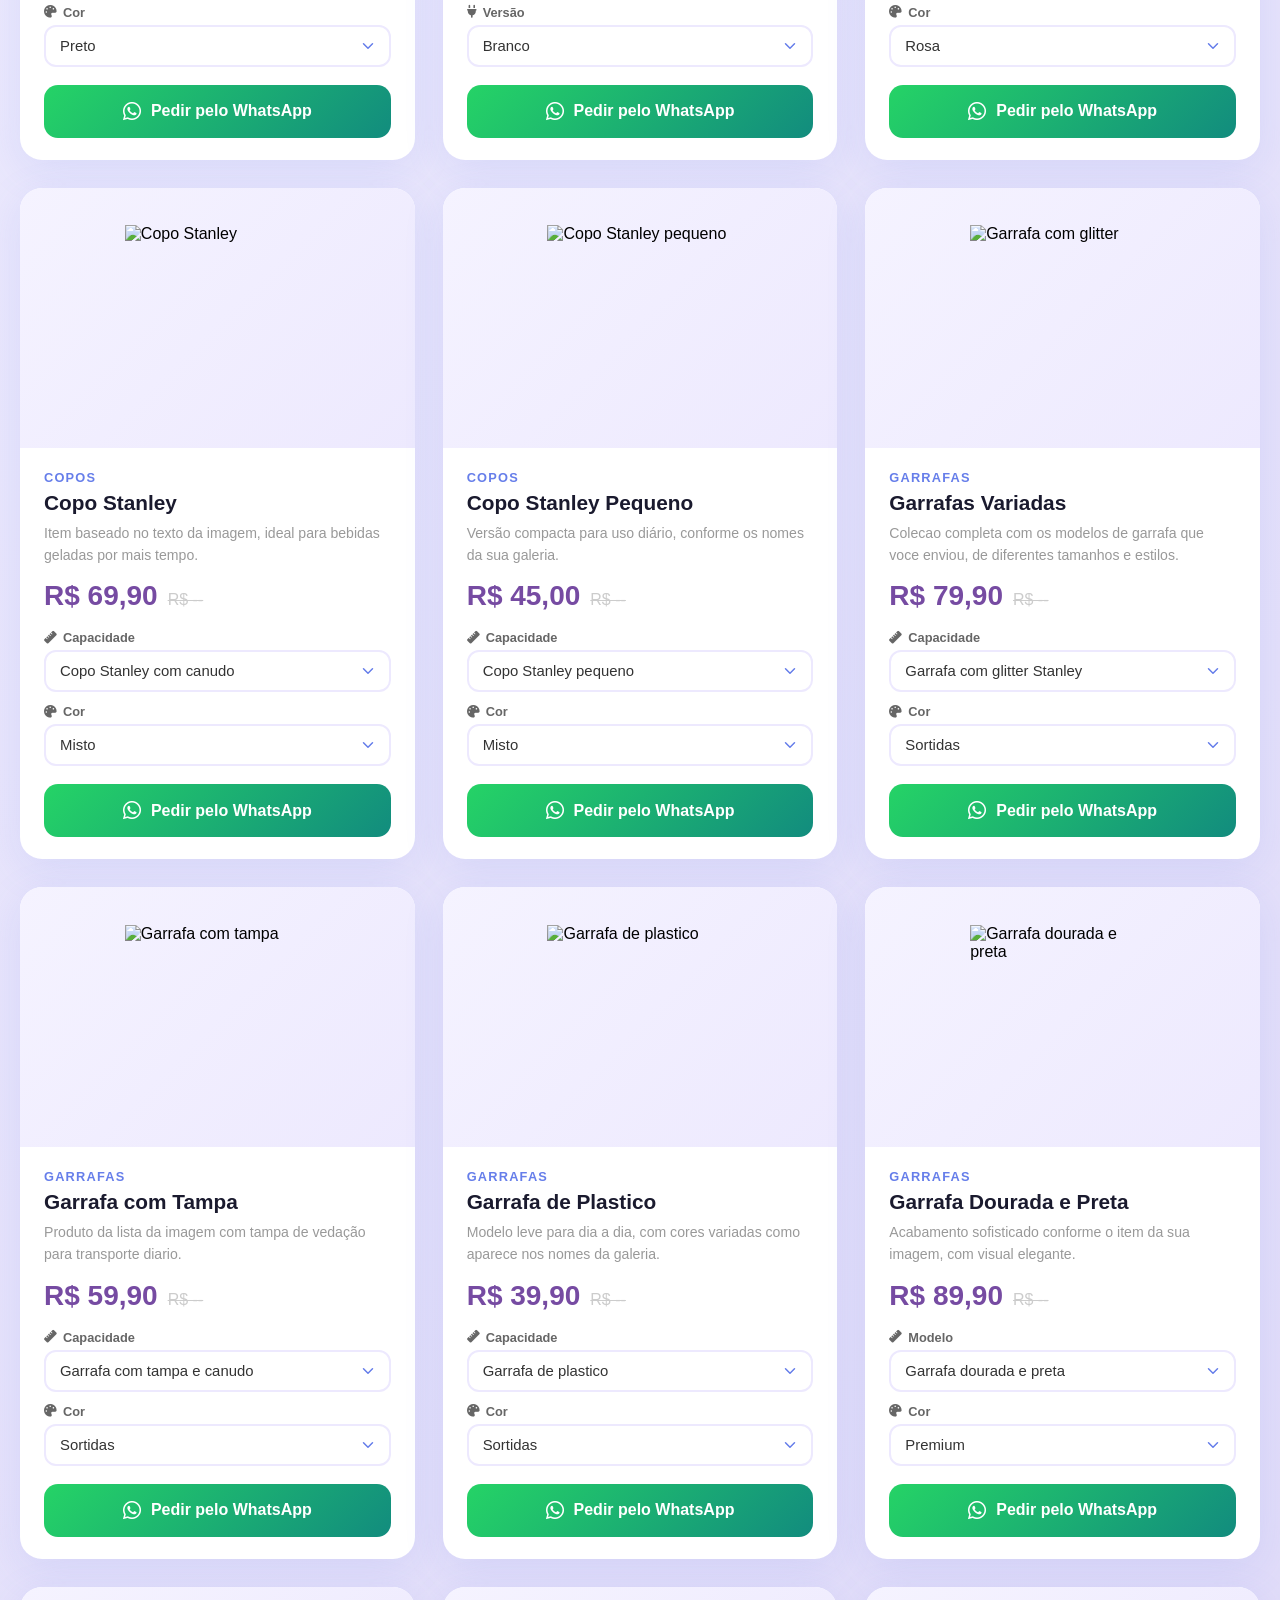
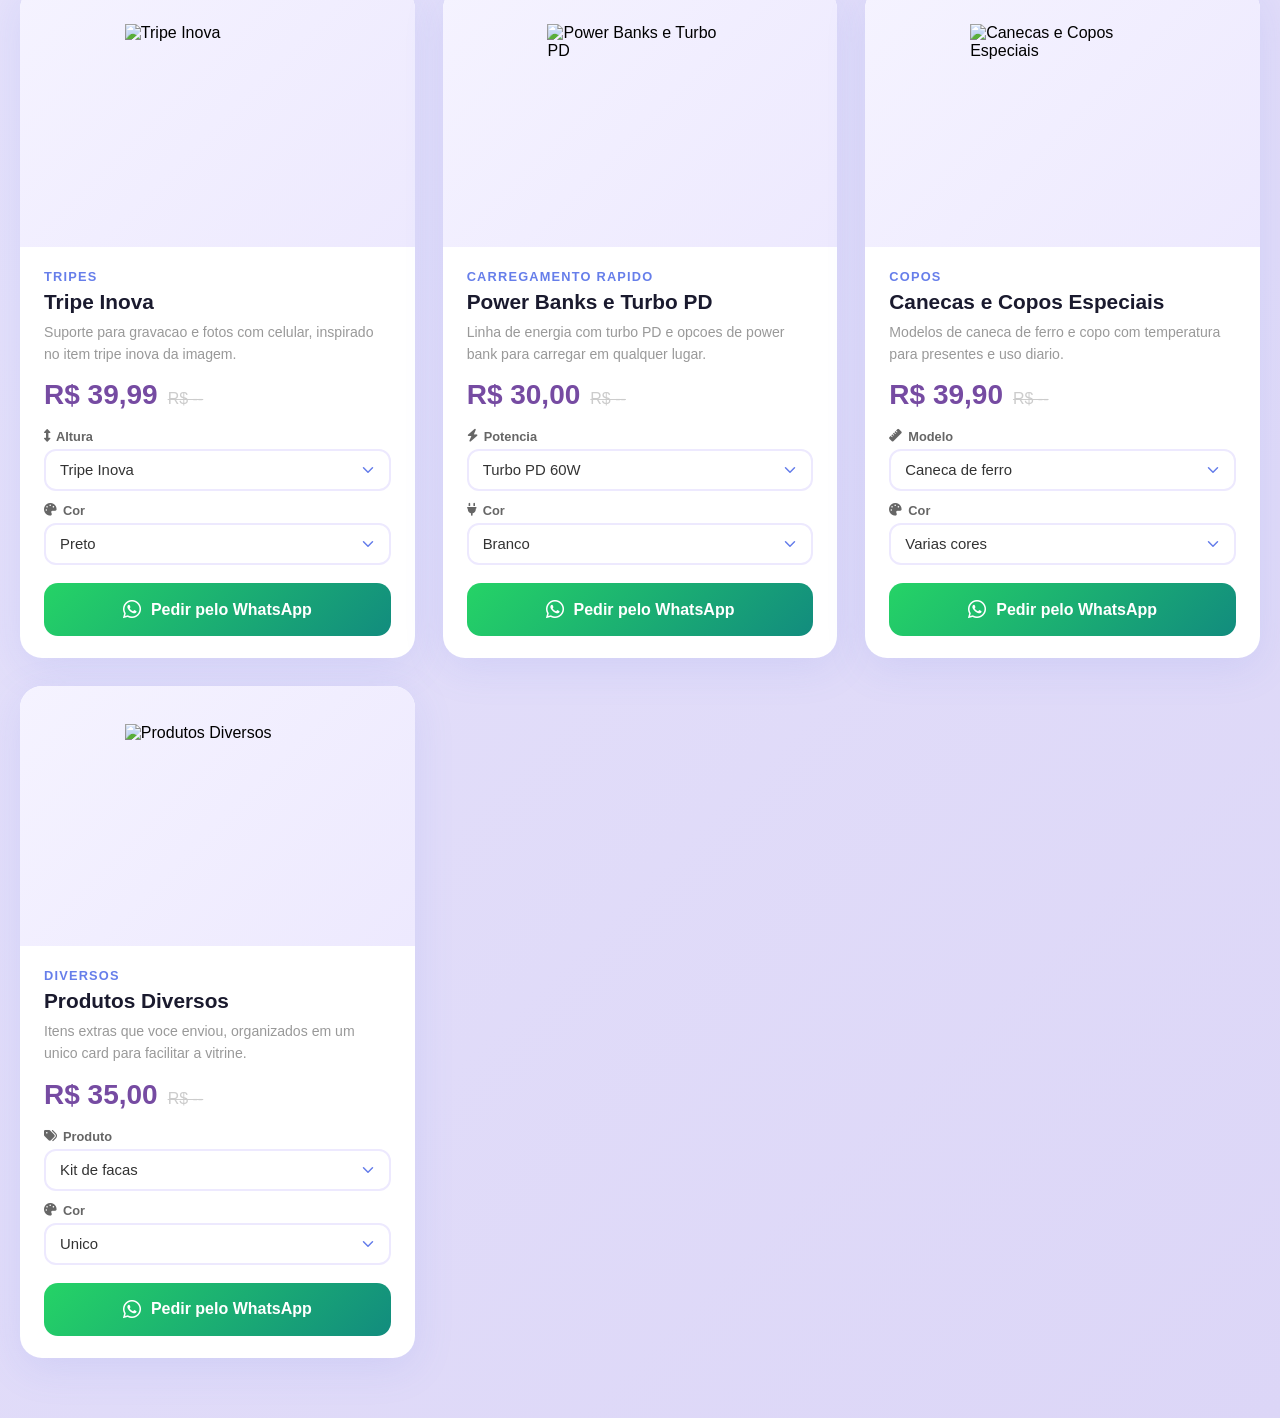
==== commit b8d4e6fb: "preços de relogio etc" ====
--- a/index.html
+++ b/index.html
@@ -1,4 +1,4 @@
-﻿<!DOCTYPE html>
+<!DOCTYPE html>
 <html lang="pt-BR">
 <head>
     <meta charset="UTF-8">
@@ -257,7 +257,7 @@
             <!-- Card: Copo Stanley -->
             <article class="product-card" data-category="cups"
                      data-product="Copo Stanley" data-price="69.90"
-                     data-phone="5521994249025" data-variant-filter="Copo Stanley"
+                     data-phone="5521994249025" data-variant-filter="Copo Stanley tradicional,Copo Stanley com canudo"
                      data-default-model="473 ml" data-default-color="Misto">
                 <div class="product-img-wrap">
                     <img src="https://i.postimg.cc/gJpxvD9b/copo-stanley.jpg" alt="Copo Stanley" class="product-image">
@@ -327,7 +327,7 @@
             <!-- Card: Garrafa com Glitter -->
             <article class="product-card" data-category="bottles"
                      data-product="Garrafas Variadas" data-price="79.90"
-                     data-phone="5521994249025" data-variant-filter="Garrafa"
+                     data-phone="5521994249025" data-variant-filter="Garrafa com glitter,Garrafa de ferro,Garrafa de Stanley,Garrafa office cup,Garrafa termica,Garrafa comum varias cores,Garrafa de time"
                      data-default-model="750 ml" data-default-color="Sortidas">
                 <div class="product-img-wrap">
                     <img src="https://i.postimg.cc/ZRLCjdZ1/garrafa-com-glitter-stanley.jpg" alt="Garrafa com glitter" class="product-image">
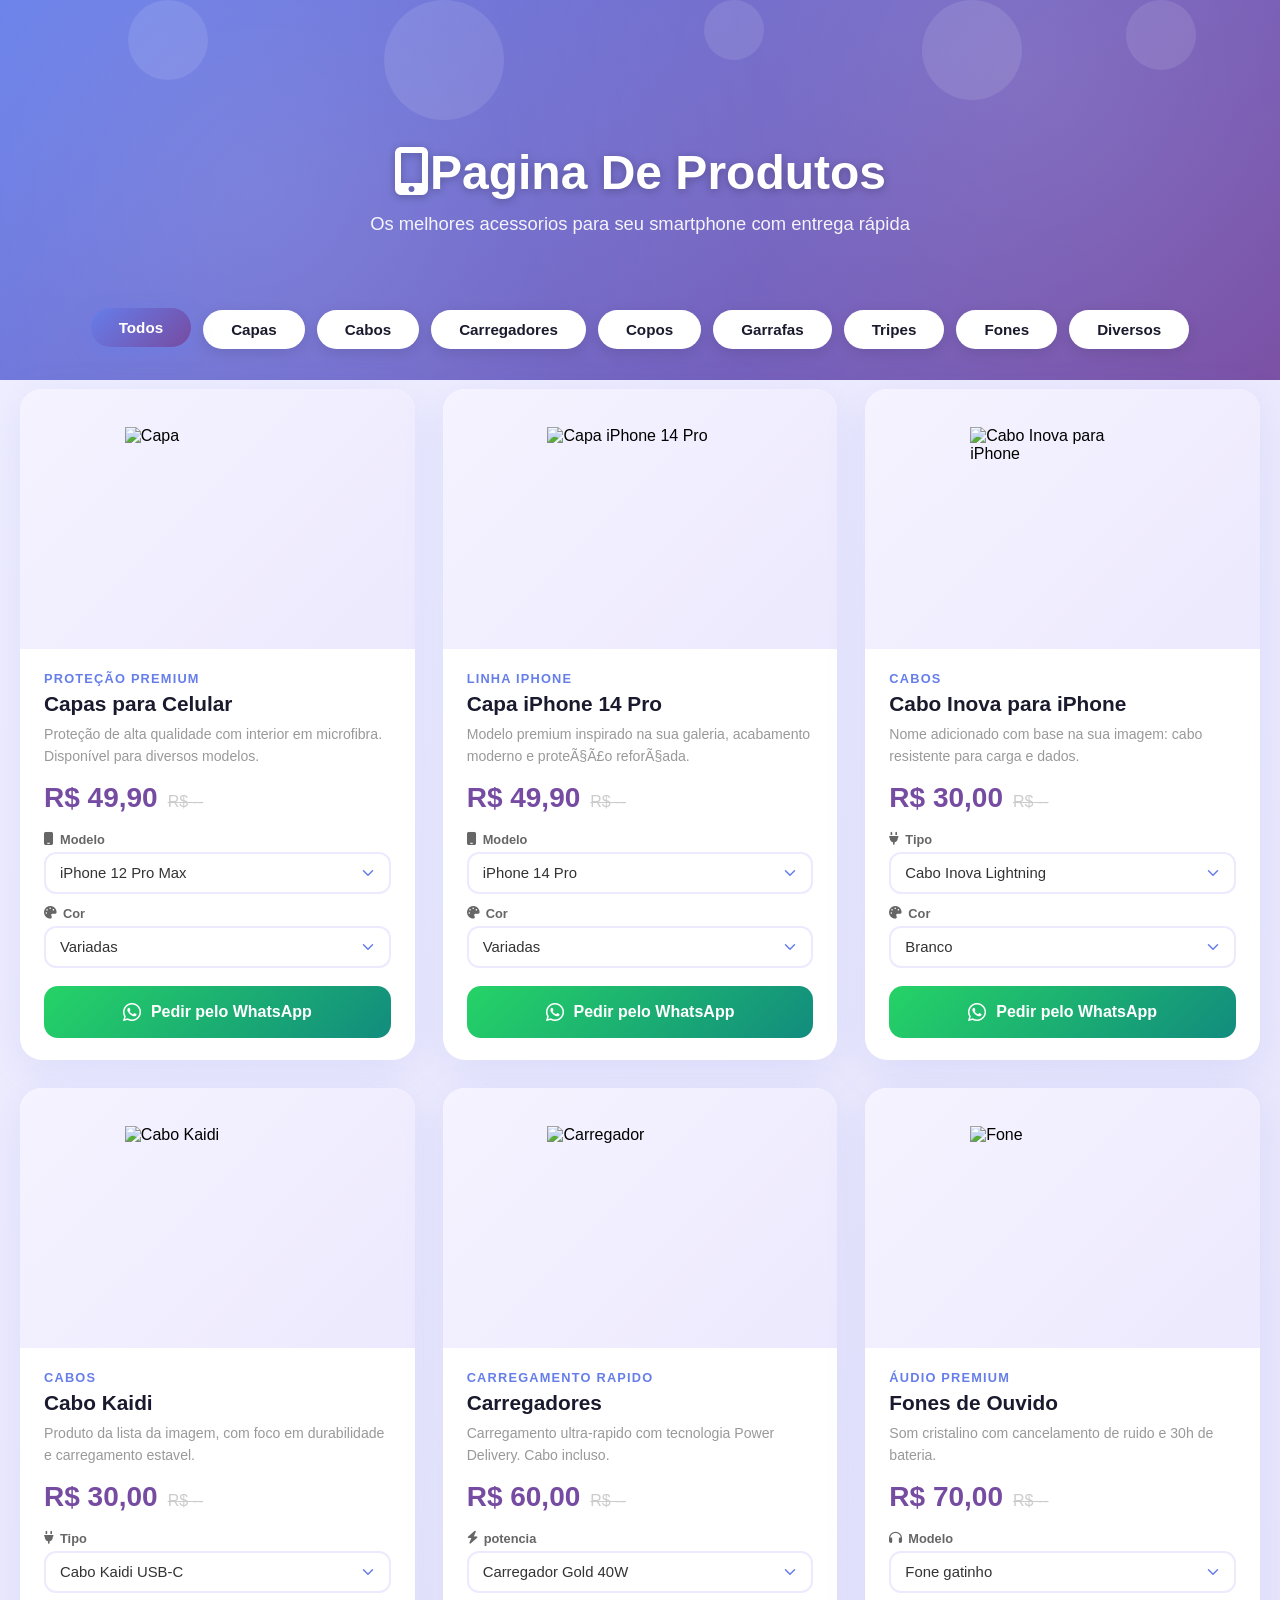
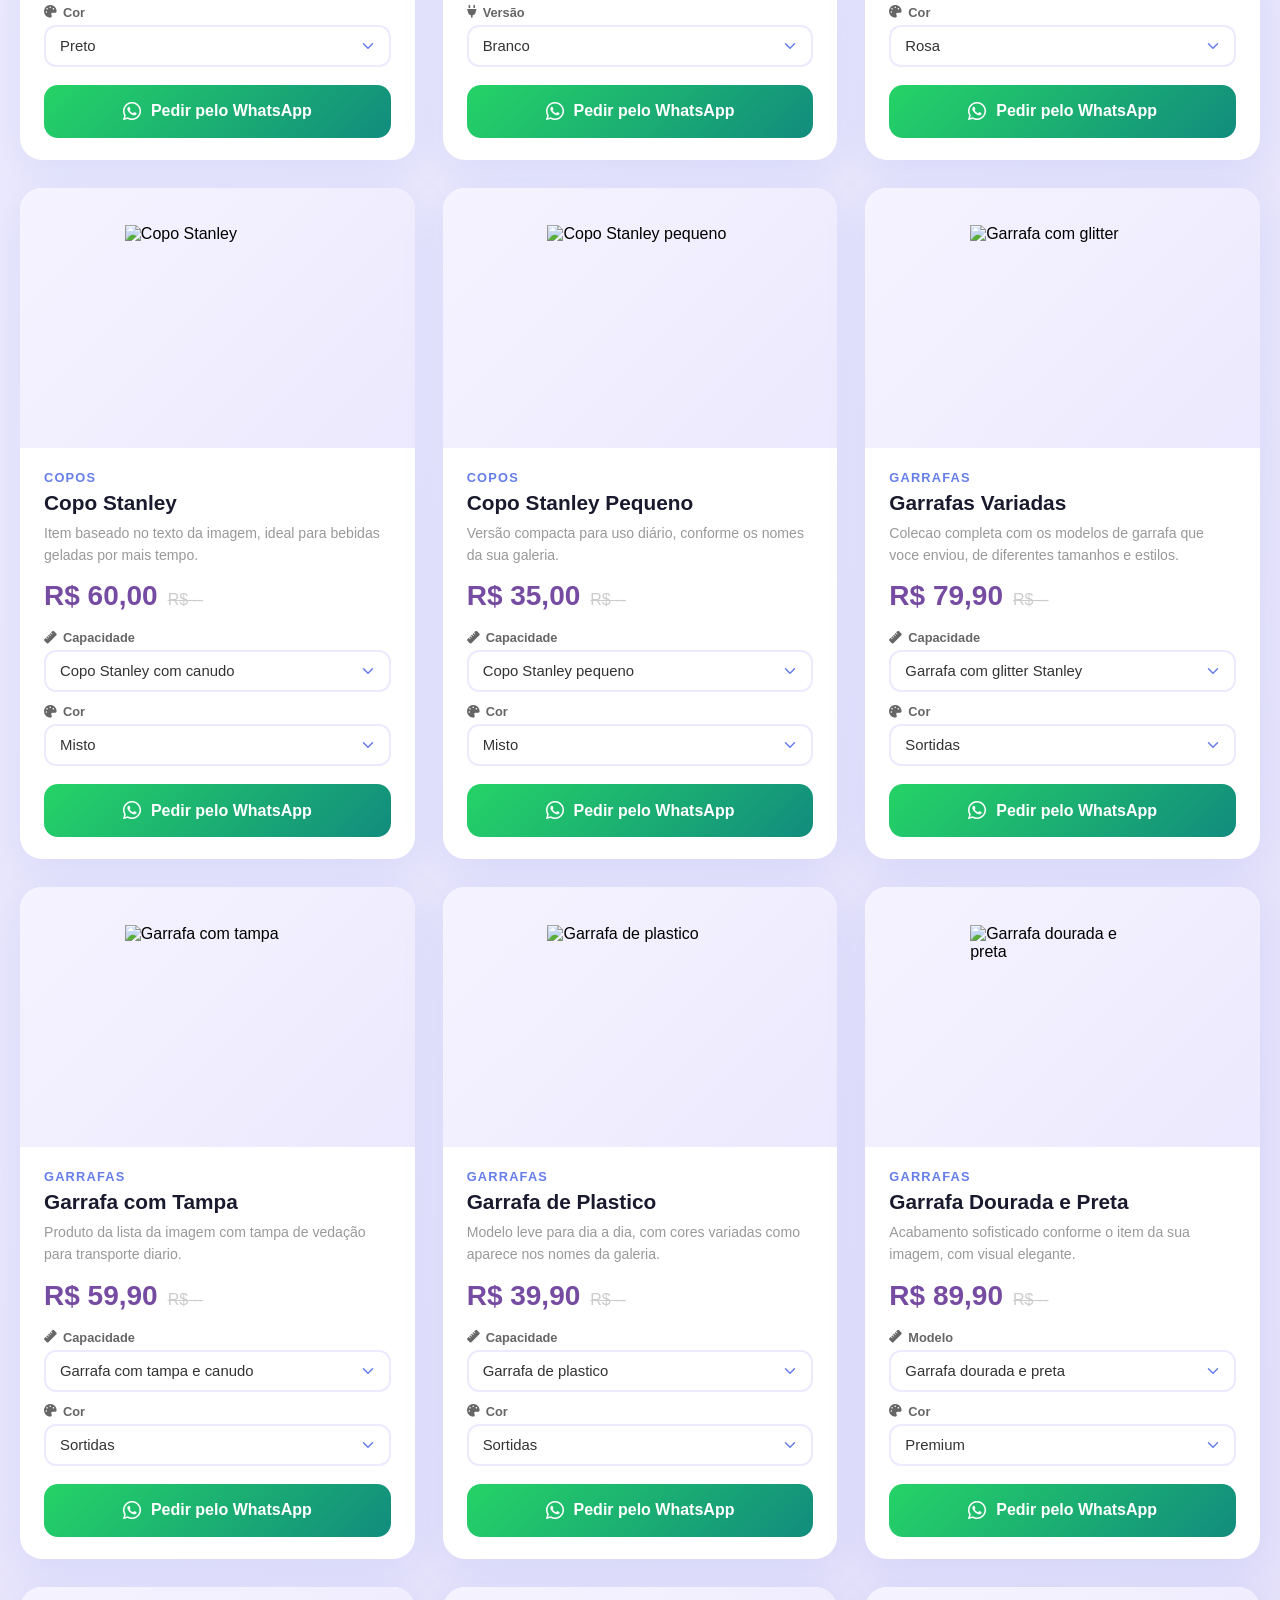
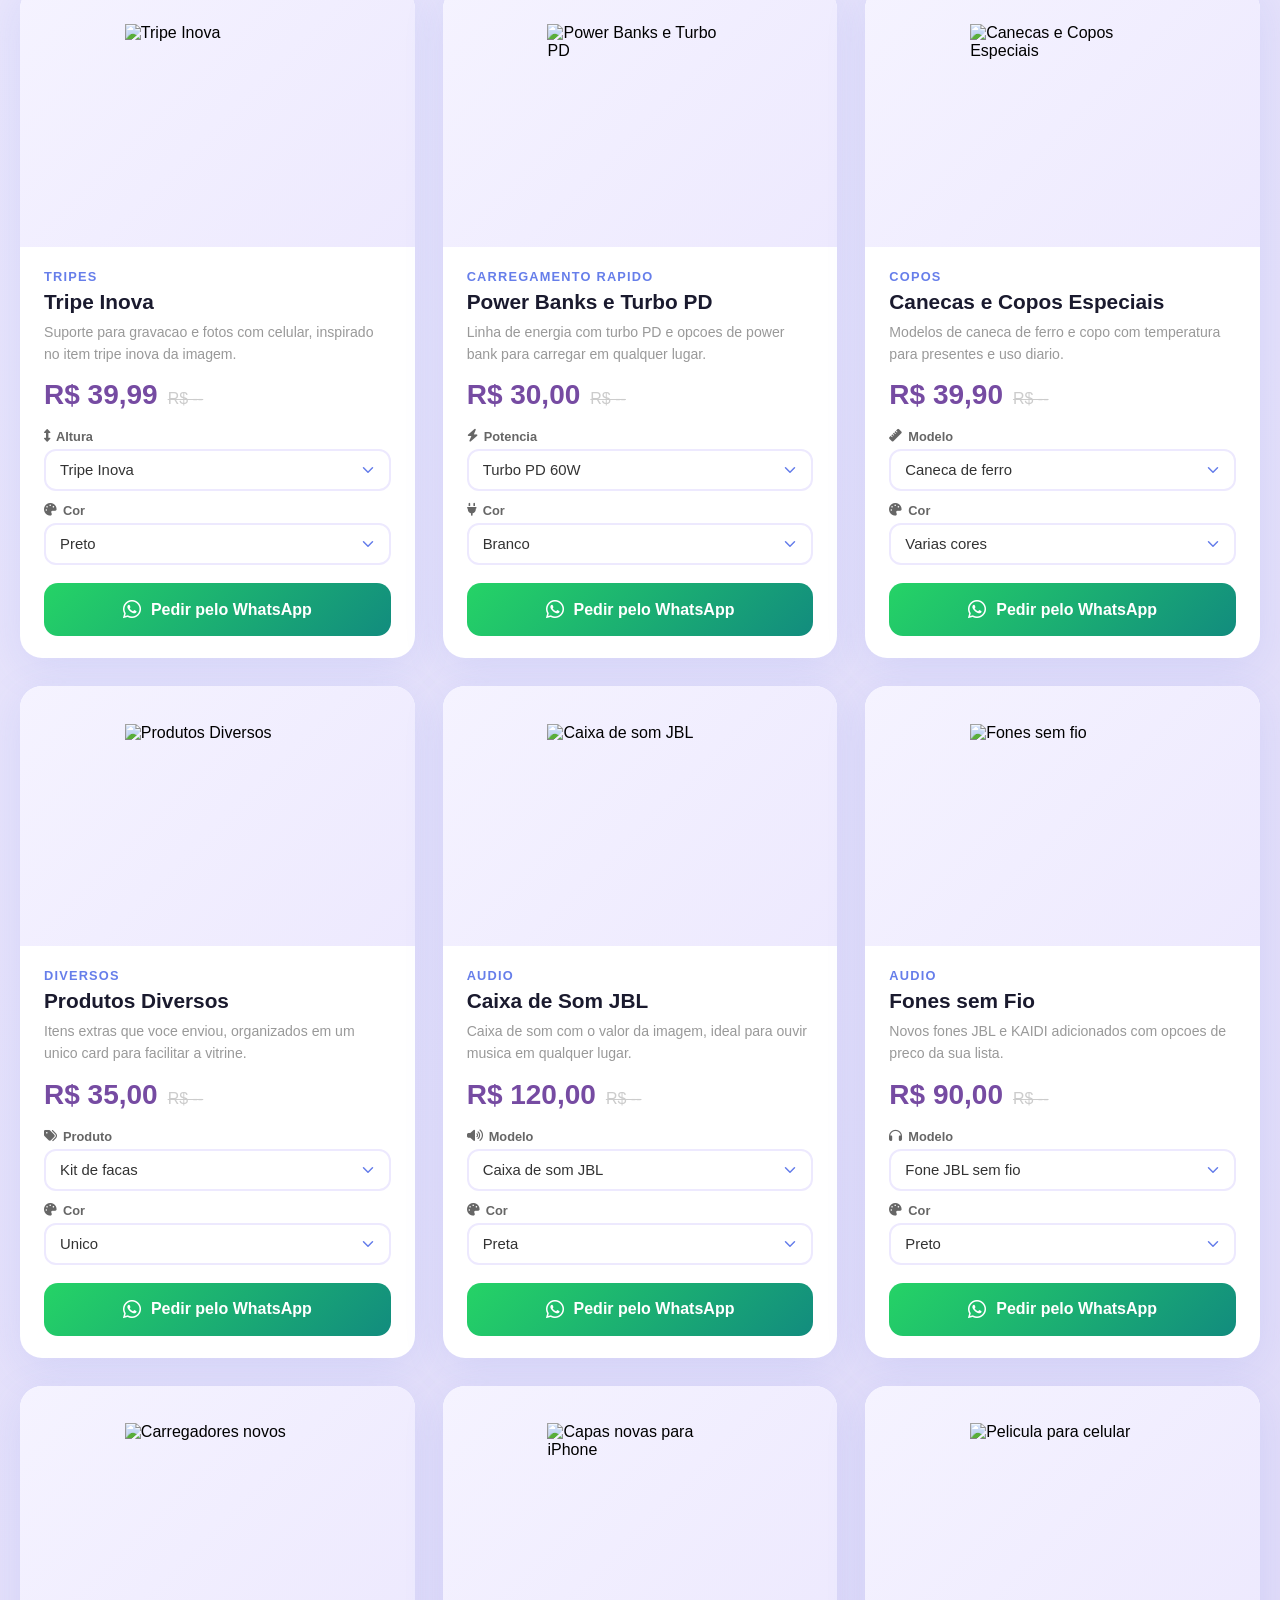
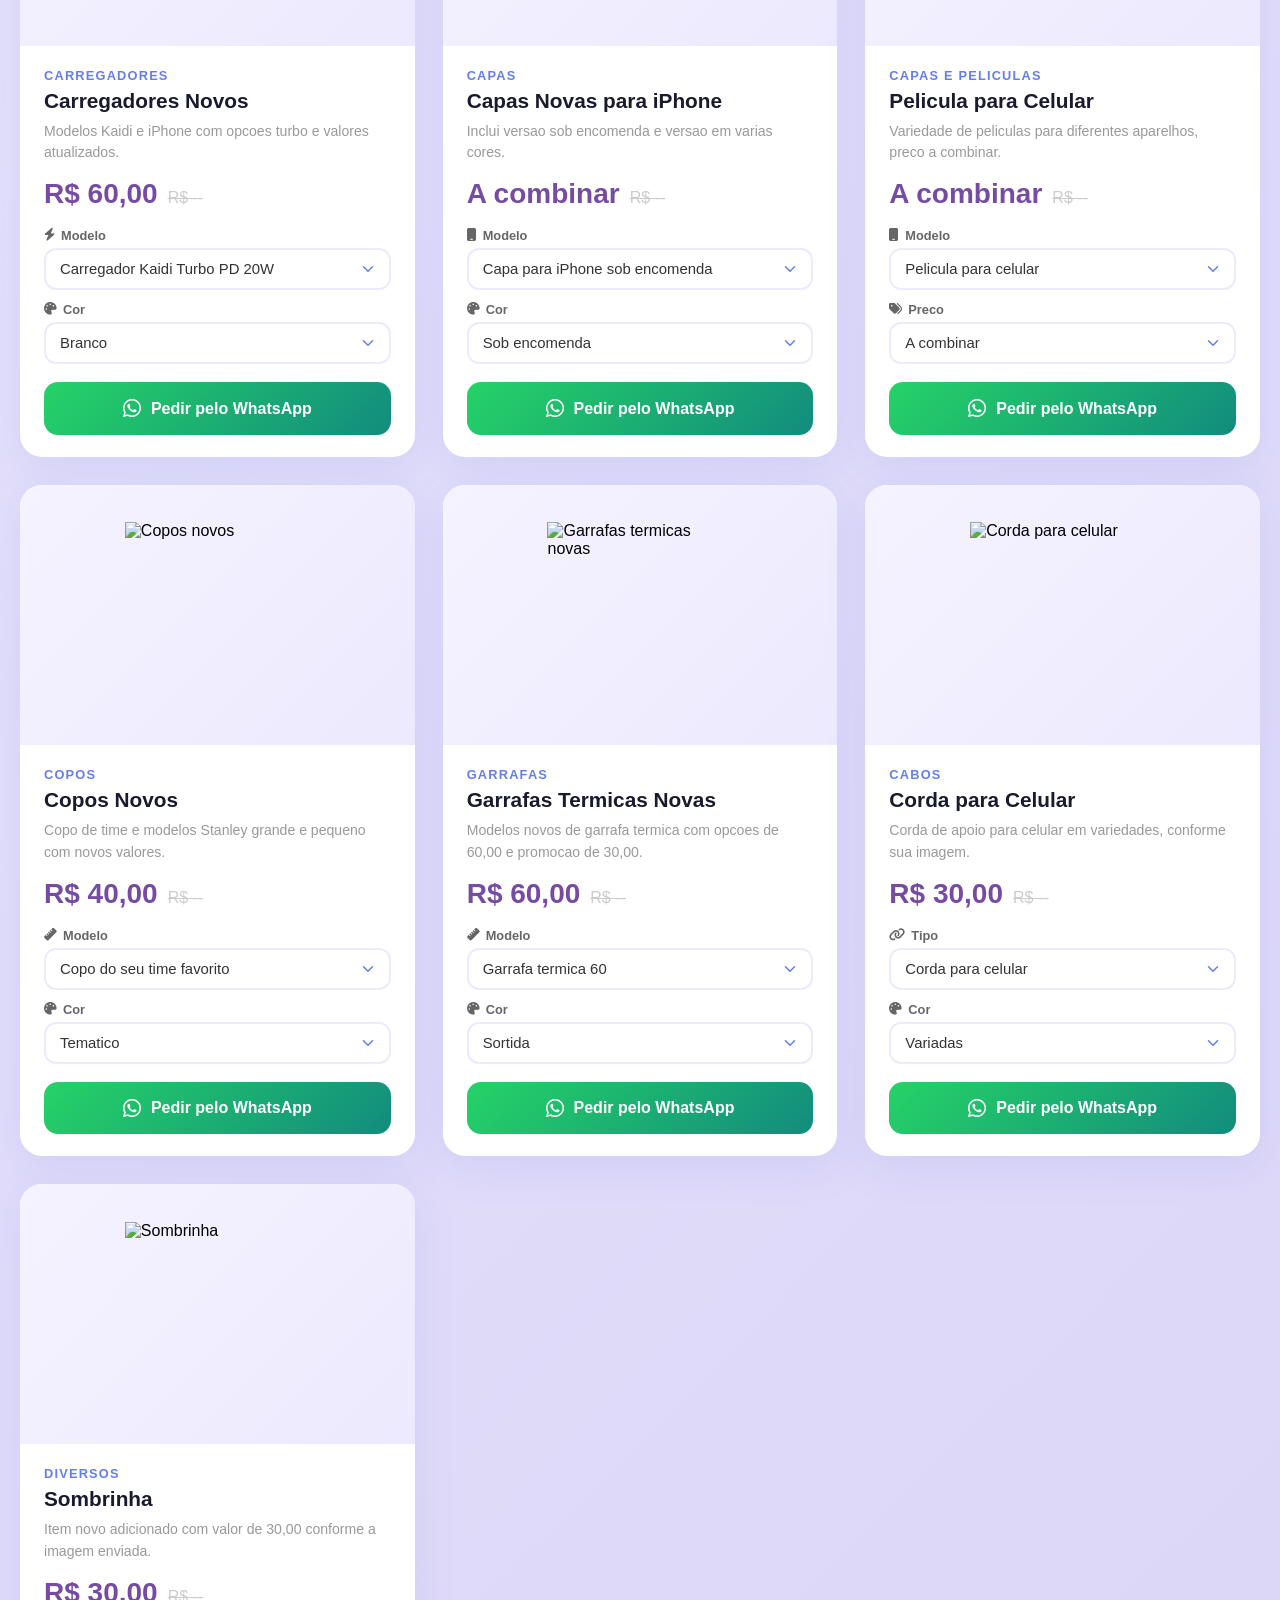
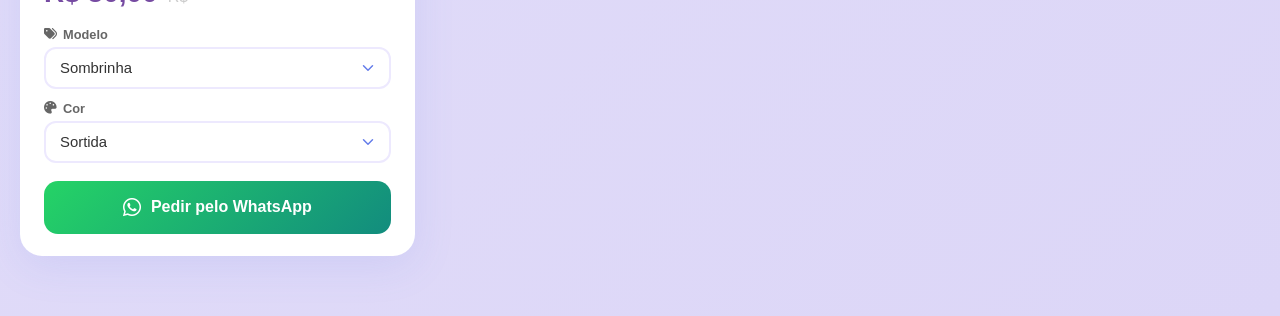
==== commit 3efc6307: "agr ta tudo certo eu acho" ====
--- a/index.html
+++ b/index.html
@@ -292,7 +292,7 @@
             <!-- Card: Copo Stanley Pequeno -->
             <article class="product-card" data-category="cups"
                      data-product="Copo Stanley pequeno" data-price="59.90"
-                     data-phone="5521994249025" data-variant-filter="Copo Stanley pequeno"
+                     data-phone="5521994249025" data-variant-filter="Copo Stanley pequeno,Base térmica"
                      data-default-model="350 ml" data-default-color="Misto">
                 <div class="product-img-wrap">
                     <img src="https://i.postimg.cc/3xP4whnX/copo-stanley-pequeno-2.jpg" alt="Copo Stanley pequeno" class="product-image">
@@ -592,6 +592,321 @@
                     <div class="selectors">
                         <label>
                             <span class="selector-label-text"><i class="fas fa-tags"></i> Produto</span>
+                            <select class="select-model"></select>
+                        </label>
+                        <label>
+                            <span class="selector-label-text"><i class="fas fa-palette"></i> Cor</span>
+                            <select class="select-color"></select>
+                        </label>
+                    </div>
+                    <button class="whatsapp-btn">
+                        <i class="fab fa-whatsapp"></i> Pedir pelo WhatsApp
+                    </button>
+                </div>
+            </article>
+
+            <!-- Card: Caixa de Som JBL -->
+            <article class="product-card" data-category="audio"
+                     data-product="Caixa de som JBL" data-price="120.00"
+                     data-phone="5521994249025" data-variant-filter="Caixa de som JBL"
+                     data-default-model="JBL" data-default-color="Preta">
+                <div class="product-img-wrap">
+                    <img src="https://i.postimg.cc/7LRzdmCb/Caixa-de-som-som-JBL-valor-120-00.jpg" alt="Caixa de som JBL" class="product-image">
+                    <div class="product-overlay">
+                        <span class="quick-view"><i class="fas fa-eye"></i> Visualizar</span>
+                    </div>
+                </div>
+                <div class="product-info">
+                    <div class="product-category">Audio</div>
+                    <h2 class="product-name">Caixa de Som JBL</h2>
+                    <p class="product-description">Caixa de som com o valor da imagem, ideal para ouvir musica em qualquer lugar.</p>
+                    <div class="price-row">
+                        <span class="product-price">R$ --</span>
+                        <span class="old-price">R$ --</span>
+                    </div>
+                    <div class="selectors">
+                        <label>
+                            <span class="selector-label-text"><i class="fas fa-volume-up"></i> Modelo</span>
+                            <select class="select-model"></select>
+                        </label>
+                        <label>
+                            <span class="selector-label-text"><i class="fas fa-palette"></i> Cor</span>
+                            <select class="select-color"></select>
+                        </label>
+                    </div>
+                    <button class="whatsapp-btn">
+                        <i class="fab fa-whatsapp"></i> Pedir pelo WhatsApp
+                    </button>
+                </div>
+            </article>
+
+            <!-- Card: Fones sem fio -->
+            <article class="product-card" data-category="audio"
+                     data-product="Fones sem fio" data-price="90.00"
+                     data-phone="5521994249025" data-variant-filter="Fone JBL sem fio,Fone KAIDI KD-790,Fone sem fio"
+                     data-default-model="Sem fio" data-default-color="Preto">
+                <div class="product-img-wrap">
+                    <img src="https://i.postimg.cc/FFMMNvtw/Fone-JBL-sem-fio-valor-90-00.jpg" alt="Fones sem fio" class="product-image">
+                    <div class="product-overlay">
+                        <span class="quick-view"><i class="fas fa-eye"></i> Visualizar</span>
+                    </div>
+                </div>
+                <div class="product-info">
+                    <div class="product-category">Audio</div>
+                    <h2 class="product-name">Fones sem Fio</h2>
+                    <p class="product-description">Novos fones JBL e KAIDI adicionados com opcoes de preco da sua lista.</p>
+                    <div class="price-row">
+                        <span class="product-price">R$ --</span>
+                        <span class="old-price">R$ --</span>
+                    </div>
+                    <div class="selectors">
+                        <label>
+                            <span class="selector-label-text"><i class="fas fa-headphones"></i> Modelo</span>
+                            <select class="select-model"></select>
+                        </label>
+                        <label>
+                            <span class="selector-label-text"><i class="fas fa-palette"></i> Cor</span>
+                            <select class="select-color"></select>
+                        </label>
+                    </div>
+                    <button class="whatsapp-btn">
+                        <i class="fab fa-whatsapp"></i> Pedir pelo WhatsApp
+                    </button>
+                </div>
+            </article>
+
+            <!-- Card: Carregadores novos -->
+            <article class="product-card" data-category="chargers"
+                     data-product="Carregadores novos" data-price="70.00"
+                     data-phone="5521994249025" data-variant-filter="Carregador Kaidi Turbo PD 20W,Carregador para iPhone,Carregador Kaidi para iPhone"
+                     data-default-model="Turbo" data-default-color="Branco">
+                <div class="product-img-wrap">
+                    <img src="https://i.postimg.cc/zGcSYJ6D/Carregador-KAIDI-turbo-PD-20w-valor-60-00.jpg" alt="Carregadores novos" class="product-image">
+                    <div class="product-overlay">
+                        <span class="quick-view"><i class="fas fa-eye"></i> Visualizar</span>
+                    </div>
+                </div>
+                <div class="product-info">
+                    <div class="product-category">Carregadores</div>
+                    <h2 class="product-name">Carregadores Novos</h2>
+                    <p class="product-description">Modelos Kaidi e iPhone com opcoes turbo e valores atualizados.</p>
+                    <div class="price-row">
+                        <span class="product-price">R$ --</span>
+                        <span class="old-price">R$ --</span>
+                    </div>
+                    <div class="selectors">
+                        <label>
+                            <span class="selector-label-text"><i class="fas fa-bolt"></i> Modelo</span>
+                            <select class="select-model"></select>
+                        </label>
+                        <label>
+                            <span class="selector-label-text"><i class="fas fa-palette"></i> Cor</span>
+                            <select class="select-color"></select>
+                        </label>
+                    </div>
+                    <button class="whatsapp-btn">
+                        <i class="fab fa-whatsapp"></i> Pedir pelo WhatsApp
+                    </button>
+                </div>
+            </article>
+
+            <!-- Card: Capas novas -->
+            <article class="product-card" data-category="cases"
+                     data-product="Capas novas para iPhone" data-price="35.00"
+                     data-phone="5521994249025" data-variant-filter="Capa para iPhone sob encomenda,Capa para iPhone varias cores"
+                     data-default-model="iPhone" data-default-color="Variadas">
+                <div class="product-img-wrap">
+                    <img src="https://i.postimg.cc/sgmfMxsZ/Capa-para-seu-i-Phone-vares-cores-valor-35-00.jpg" alt="Capas novas para iPhone" class="product-image">
+                    <div class="product-overlay">
+                        <span class="quick-view"><i class="fas fa-eye"></i> Visualizar</span>
+                    </div>
+                </div>
+                <div class="product-info">
+                    <div class="product-category">Capas</div>
+                    <h2 class="product-name">Capas Novas para iPhone</h2>
+                    <p class="product-description">Inclui versao sob encomenda e versao em varias cores.</p>
+                    <div class="price-row">
+                        <span class="product-price">R$ --</span>
+                        <span class="old-price">R$ --</span>
+                    </div>
+                    <div class="selectors">
+                        <label>
+                            <span class="selector-label-text"><i class="fas fa-mobile"></i> Modelo</span>
+                            <select class="select-model"></select>
+                        </label>
+                        <label>
+                            <span class="selector-label-text"><i class="fas fa-palette"></i> Cor</span>
+                            <select class="select-color"></select>
+                        </label>
+                    </div>
+                    <button class="whatsapp-btn">
+                        <i class="fab fa-whatsapp"></i> Pedir pelo WhatsApp
+                    </button>
+                </div>
+            </article>
+
+            <!-- Card: Pelicula -->
+            <article class="product-card" data-category="cases"
+                     data-product="Pelicula para celular" data-price="A combinar"
+                     data-phone="5521994249025" data-variant-filter="Pelicula para celular"
+                     data-default-model="Todos os aparelhos" data-default-color="A combinar">
+                <div class="product-img-wrap">
+                    <img src="https://i.postimg.cc/SNrbrP5L/Variedade-de-pelicula-para-todos-os-tipos-de-aparelho-celular-preco-a-combinar.jpg" alt="Pelicula para celular" class="product-image">
+                    <div class="product-overlay">
+                        <span class="quick-view"><i class="fas fa-eye"></i> Visualizar</span>
+                    </div>
+                </div>
+                <div class="product-info">
+                    <div class="product-category">Capas e Peliculas</div>
+                    <h2 class="product-name">Pelicula para Celular</h2>
+                    <p class="product-description">Variedade de peliculas para diferentes aparelhos, preco a combinar.</p>
+                    <div class="price-row">
+                        <span class="product-price">R$ --</span>
+                        <span class="old-price">R$ --</span>
+                    </div>
+                    <div class="selectors">
+                        <label>
+                            <span class="selector-label-text"><i class="fas fa-mobile"></i> Modelo</span>
+                            <select class="select-model"></select>
+                        </label>
+                        <label>
+                            <span class="selector-label-text"><i class="fas fa-tags"></i> Preco</span>
+                            <select class="select-color"></select>
+                        </label>
+                    </div>
+                    <button class="whatsapp-btn">
+                        <i class="fab fa-whatsapp"></i> Pedir pelo WhatsApp
+                    </button>
+                </div>
+            </article>
+
+            <!-- Card: Copos novos -->
+            <article class="product-card" data-category="cups"
+                     data-product="Copos novos" data-price="40.00"
+                     data-phone="5521994249025" data-variant-filter="Copo do seu time favorito,Copo Stanley grande,Copo Stanley pequeno promocional"
+                     data-default-model="Copo" data-default-color="Sortido">
+                <div class="product-img-wrap">
+                    <img src="https://i.postimg.cc/JzrMC8ZR/Copo-do-seu-time-favorito-valor-40-00.jpg" alt="Copos novos" class="product-image">
+                    <div class="product-overlay">
+                        <span class="quick-view"><i class="fas fa-eye"></i> Visualizar</span>
+                    </div>
+                </div>
+                <div class="product-info">
+                    <div class="product-category">Copos</div>
+                    <h2 class="product-name">Copos Novos</h2>
+                    <p class="product-description">Copo de time e modelos Stanley grande e pequeno com novos valores.</p>
+                    <div class="price-row">
+                        <span class="product-price">R$ --</span>
+                        <span class="old-price">R$ --</span>
+                    </div>
+                    <div class="selectors">
+                        <label>
+                            <span class="selector-label-text"><i class="fas fa-ruler"></i> Modelo</span>
+                            <select class="select-model"></select>
+                        </label>
+                        <label>
+                            <span class="selector-label-text"><i class="fas fa-palette"></i> Cor</span>
+                            <select class="select-color"></select>
+                        </label>
+                    </div>
+                    <button class="whatsapp-btn">
+                        <i class="fab fa-whatsapp"></i> Pedir pelo WhatsApp
+                    </button>
+                </div>
+            </article>
+
+            <!-- Card: Garrafas termicas novas -->
+            <article class="product-card" data-category="bottles"
+                     data-product="Garrafas termicas novas" data-price="60.00"
+                     data-phone="5521994249025" data-variant-filter="Garrafa termica 60,Garrafa termica 60 (modelo 2),Garrafa termica Stanley"
+                     data-default-model="Termica" data-default-color="Sortida">
+                <div class="product-img-wrap">
+                    <img src="https://i.postimg.cc/C5CT9rKg/Garrafa-termica-valor-60-00.jpg" alt="Garrafas termicas novas" class="product-image">
+                    <div class="product-overlay">
+                        <span class="quick-view"><i class="fas fa-eye"></i> Visualizar</span>
+                    </div>
+                </div>
+                <div class="product-info">
+                    <div class="product-category">Garrafas</div>
+                    <h2 class="product-name">Garrafas Termicas Novas</h2>
+                    <p class="product-description">Modelos novos de garrafa termica com opcoes de 60,00 e promocao de 30,00.</p>
+                    <div class="price-row">
+                        <span class="product-price">R$ --</span>
+                        <span class="old-price">R$ --</span>
+                    </div>
+                    <div class="selectors">
+                        <label>
+                            <span class="selector-label-text"><i class="fas fa-ruler"></i> Modelo</span>
+                            <select class="select-model"></select>
+                        </label>
+                        <label>
+                            <span class="selector-label-text"><i class="fas fa-palette"></i> Cor</span>
+                            <select class="select-color"></select>
+                        </label>
+                    </div>
+                    <button class="whatsapp-btn">
+                        <i class="fab fa-whatsapp"></i> Pedir pelo WhatsApp
+                    </button>
+                </div>
+            </article>
+
+            <!-- Card: Corda para celular -->
+            <article class="product-card" data-category="cables"
+                     data-product="Corda para celular" data-price="30.00"
+                     data-phone="5521994249025" data-variant-filter="Corda para celular"
+                     data-default-model="Universal" data-default-color="Variadas">
+                <div class="product-img-wrap">
+                    <img src="https://i.postimg.cc/7LckzTcY/Corda-para-o-seu-aparelho-celular-variedades-valor-30-00.jpg" alt="Corda para celular" class="product-image">
+                    <div class="product-overlay">
+                        <span class="quick-view"><i class="fas fa-eye"></i> Visualizar</span>
+                    </div>
+                </div>
+                <div class="product-info">
+                    <div class="product-category">Cabos</div>
+                    <h2 class="product-name">Corda para Celular</h2>
+                    <p class="product-description">Corda de apoio para celular em variedades, conforme sua imagem.</p>
+                    <div class="price-row">
+                        <span class="product-price">R$ --</span>
+                        <span class="old-price">R$ --</span>
+                    </div>
+                    <div class="selectors">
+                        <label>
+                            <span class="selector-label-text"><i class="fas fa-link"></i> Tipo</span>
+                            <select class="select-model"></select>
+                        </label>
+                        <label>
+                            <span class="selector-label-text"><i class="fas fa-palette"></i> Cor</span>
+                            <select class="select-color"></select>
+                        </label>
+                    </div>
+                    <button class="whatsapp-btn">
+                        <i class="fab fa-whatsapp"></i> Pedir pelo WhatsApp
+                    </button>
+                </div>
+            </article>
+
+            <!-- Card: Sombrinha -->
+            <article class="product-card" data-category="misc"
+                     data-product="Sombrinha" data-price="30.00"
+                     data-phone="5521994249025" data-variant-filter="Sombrinha"
+                     data-default-model="Unica" data-default-color="Sortida">
+                <div class="product-img-wrap">
+                    <img src="https://i.postimg.cc/fW8sNpzK/Sombrinha-valor-30-00.jpg" alt="Sombrinha" class="product-image">
+                    <div class="product-overlay">
+                        <span class="quick-view"><i class="fas fa-eye"></i> Visualizar</span>
+                    </div>
+                </div>
+                <div class="product-info">
+                    <div class="product-category">Diversos</div>
+                    <h2 class="product-name">Sombrinha</h2>
+                    <p class="product-description">Item novo adicionado com valor de 30,00 conforme a imagem enviada.</p>
+                    <div class="price-row">
+                        <span class="product-price">R$ --</span>
+                        <span class="old-price">R$ --</span>
+                    </div>
+                    <div class="selectors">
+                        <label>
+                            <span class="selector-label-text"><i class="fas fa-tags"></i> Modelo</span>
                             <select class="select-model"></select>
                         </label>
                         <label>
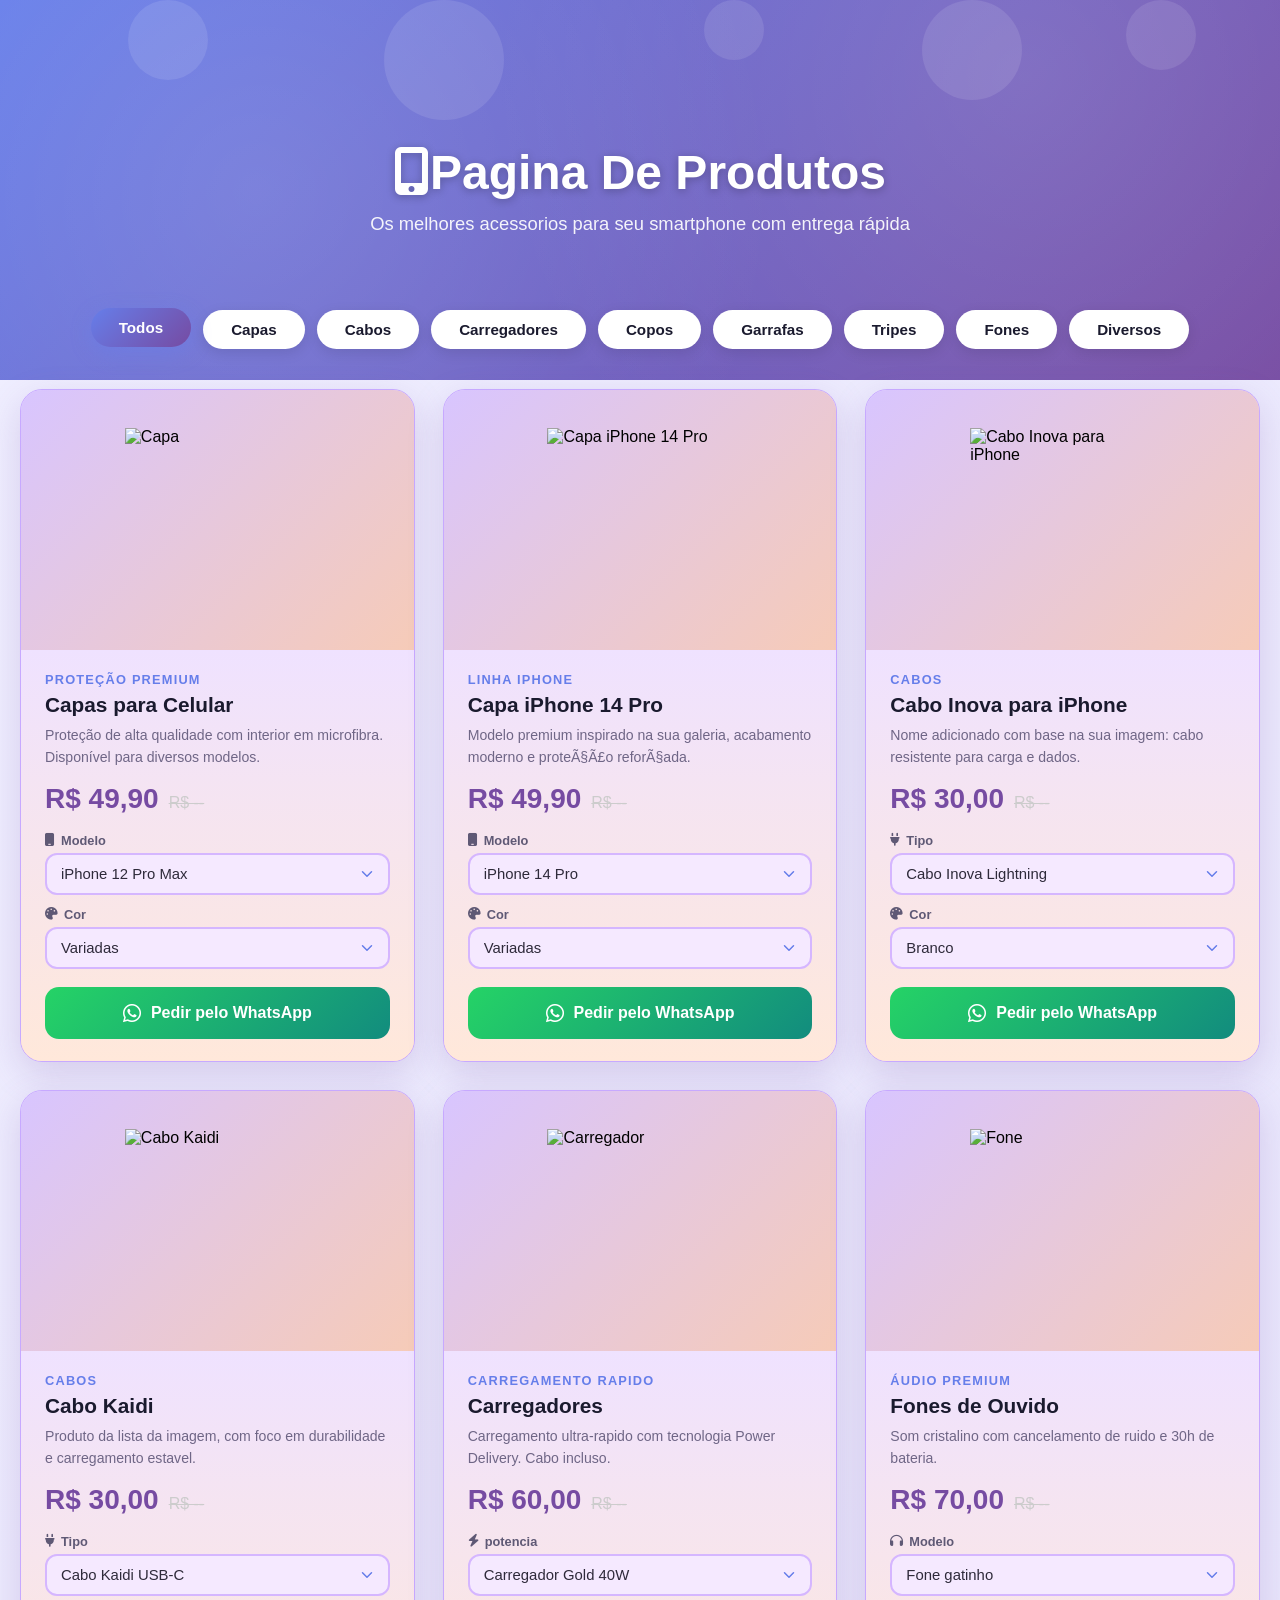
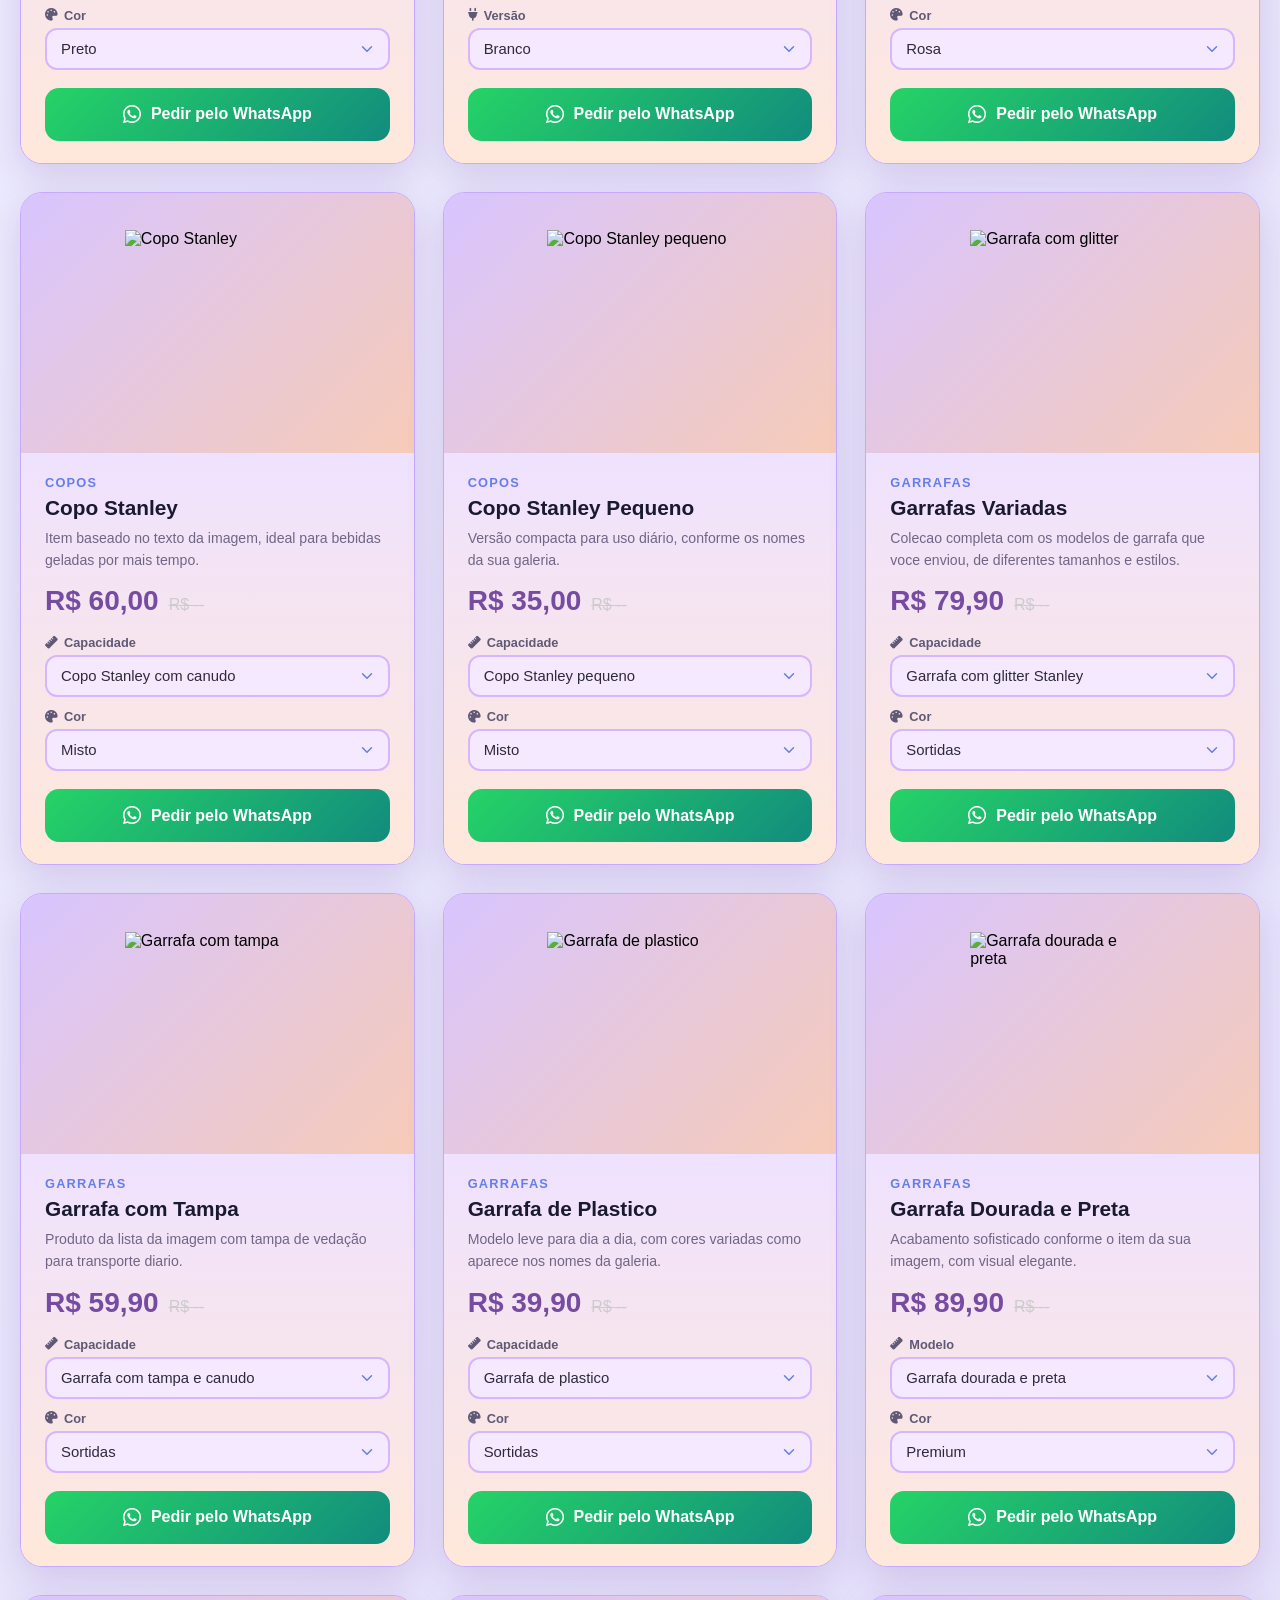
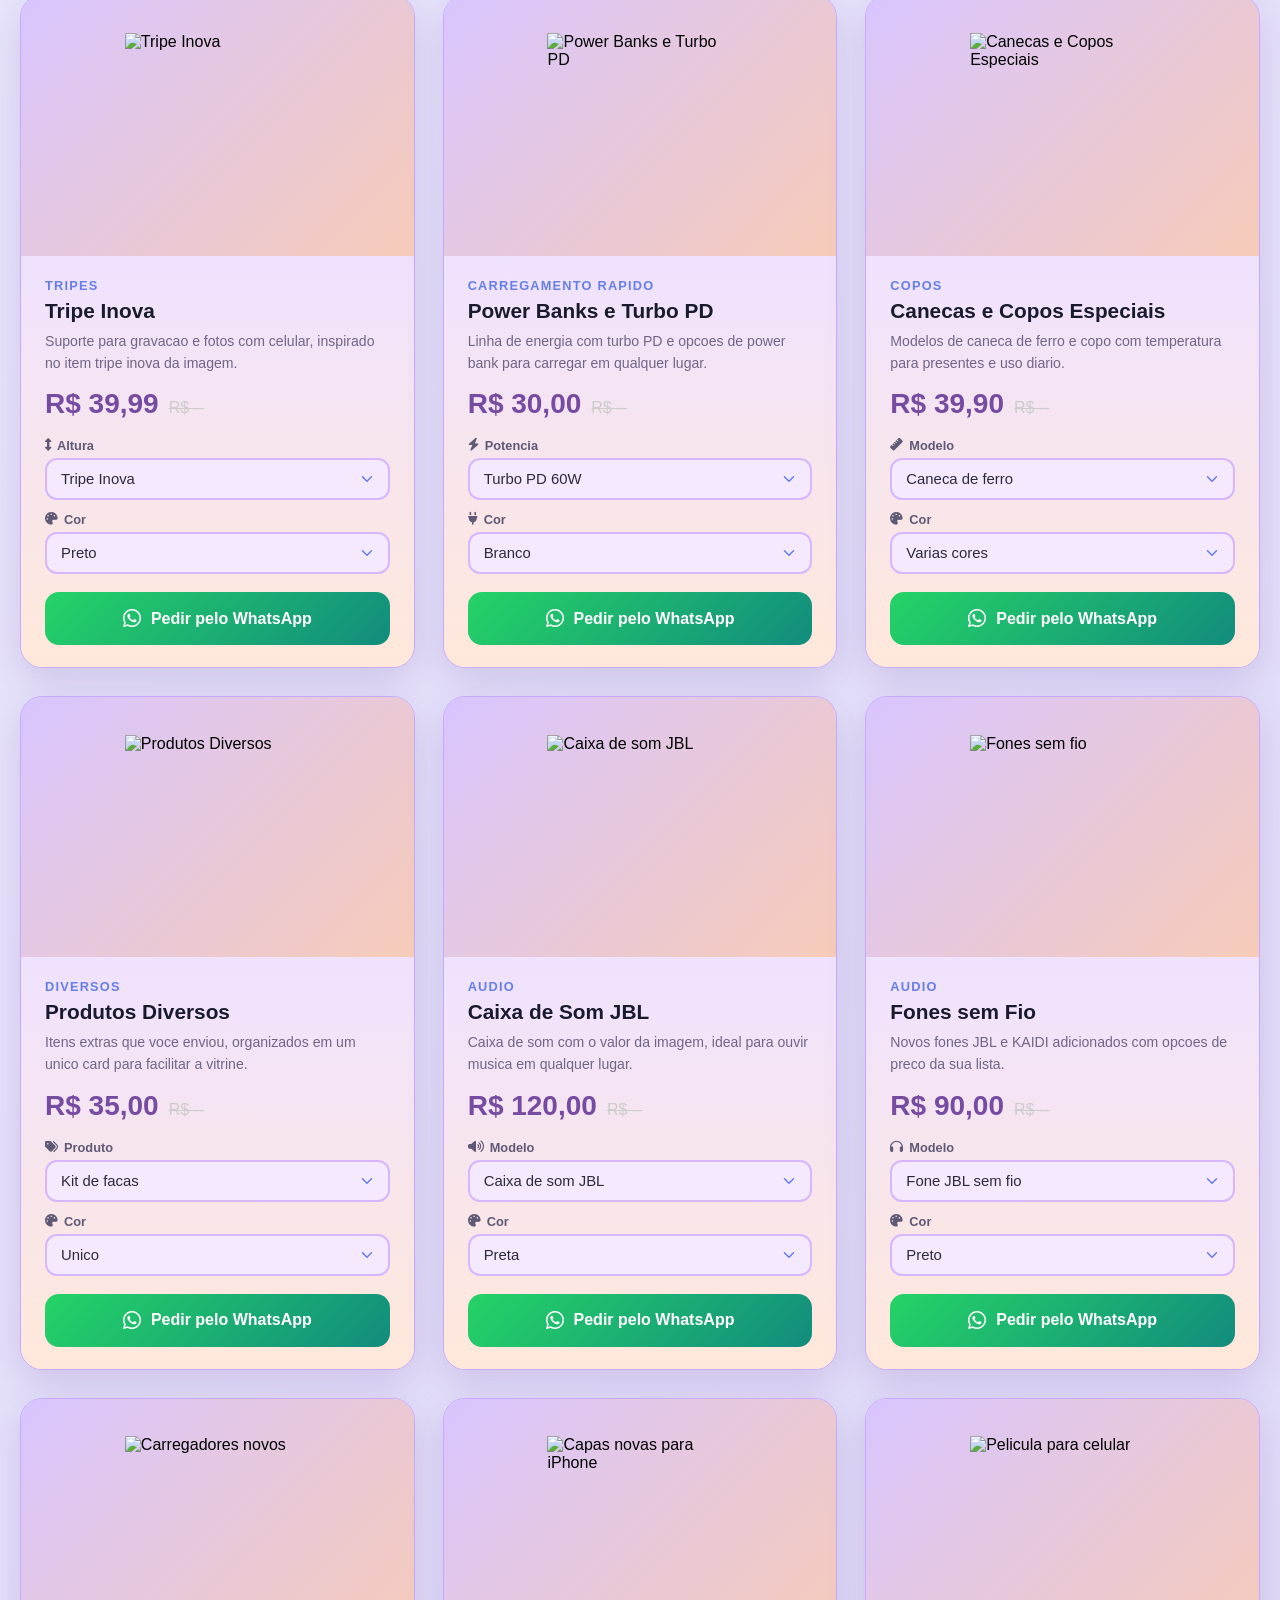
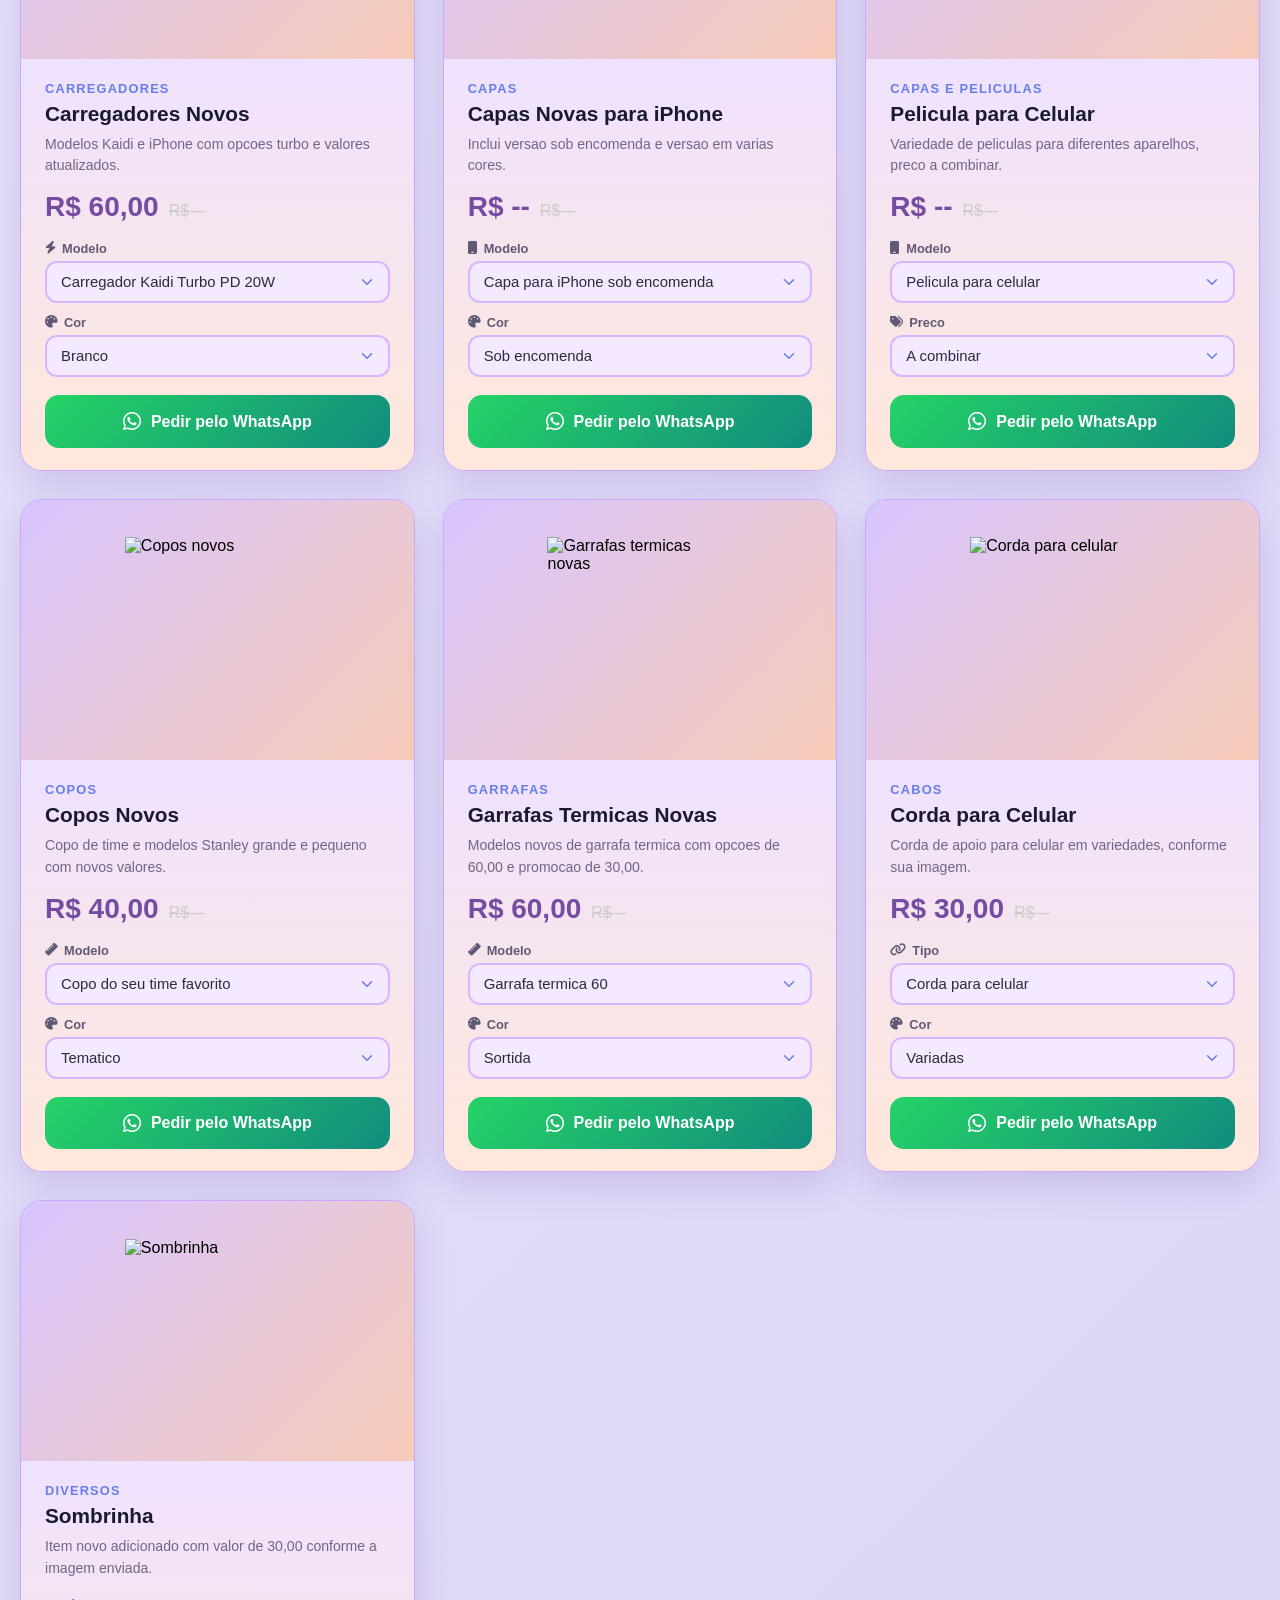
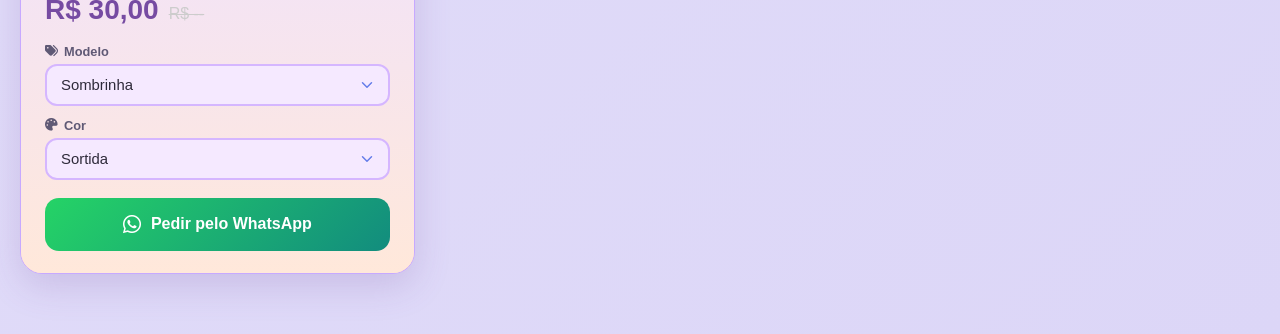
==== commit cb87a026: "agr sim foi pow" ====
--- a/index.html
+++ b/index.html
@@ -608,7 +608,7 @@
             <!-- Card: Caixa de Som JBL -->
             <article class="product-card" data-category="audio"
                      data-product="Caixa de som JBL" data-price="120.00"
-                     data-phone="5521994249025" data-variant-filter="Caixa de som JBL"
+                     data-phone="5521994249025" data-variant-filter="Caixa de som JBL,Caixa de som multimidia"
                      data-default-model="JBL" data-default-color="Preta">
                 <div class="product-img-wrap">
                     <img src="https://i.postimg.cc/7LRzdmCb/Caixa-de-som-som-JBL-valor-120-00.jpg" alt="Caixa de som JBL" class="product-image">
--- a/style.css
+++ b/style.css
@@ -6,6 +6,12 @@
     --dark: #1a1a2e;
     --grad1: #667eea;
     --grad2: #764ba2;
+    --card-surface-a: #e4d6ff;
+    --card-surface-b: #ffd9c8;
+    --card-info-a: #efe2ff;
+    --card-info-b: #ffe8da;
+    --card-border: #c7a9ff;
+    --text-soft: #6f6686;
 }
 
 body {
@@ -136,10 +142,11 @@
 
 /* ===== CARD ===== */
 .product-card {
-    background: white;
+    background: linear-gradient(160deg, var(--card-surface-a) 0%, var(--card-surface-b) 100%);
     border-radius: 22px;
     overflow: hidden;
-    box-shadow: 0 10px 40px rgba(102, 126, 234, 0.13);
+    border: 1px solid var(--card-border);
+    box-shadow: 0 12px 36px rgba(116, 75, 162, 0.2);
     transition: all 0.4s cubic-bezier(0.175, 0.885, 0.32, 1.275);
     position: relative;
 }
@@ -172,7 +179,7 @@
 /* Área da imagem */
 .product-img-wrap {
     height: 260px;
-    background: linear-gradient(135deg, #f5f3ff 0%, #ede9fe 100%);
+    background: linear-gradient(135deg, #d8c5ff 0%, #f6cbb8 100%);
     display: flex;
     align-items: center;
     justify-content: center;
@@ -219,7 +226,10 @@
 .product-card:hover .quick-view { transform: translateY(0); }
 
 /* Info do card */
-.product-info { padding: 22px 24px; }
+.product-info {
+    padding: 22px 24px;
+    background: linear-gradient(180deg, var(--card-info-a) 0%, var(--card-info-b) 100%);
+}
 
 .product-category {
     color: var(--grad1);
@@ -238,7 +248,7 @@
 }
 
 .product-description {
-    color: #999;
+    color: var(--text-soft);
     font-size: 0.88rem;
     margin-bottom: 14px;
     line-height: 1.55;
@@ -280,7 +290,7 @@
 
 .selector-label-text {
     font-size: 0.8rem;
-    color: #666;
+    color: #5f5975;
     font-weight: 600;
     display: flex;
     align-items: center;
@@ -289,11 +299,11 @@
 
 .select-model, .select-color {
     padding: 11px 40px 11px 14px;
-    border: 2px solid #ede9fe;
+    border: 2px solid #d5b6ff;
     border-radius: 12px;
     font-size: 0.93rem;
     font-family: inherit;
-    background: white;
+    background: #f5e9ff;
     cursor: pointer;
     transition: all 0.3s ease;
     appearance: none;
@@ -301,7 +311,7 @@
     background-repeat: no-repeat;
     background-position: right 12px center;
     background-size: 18px;
-    color: #333;
+    color: #2e2a3a;
 }
 
 .select-model:focus, .select-color:focus {
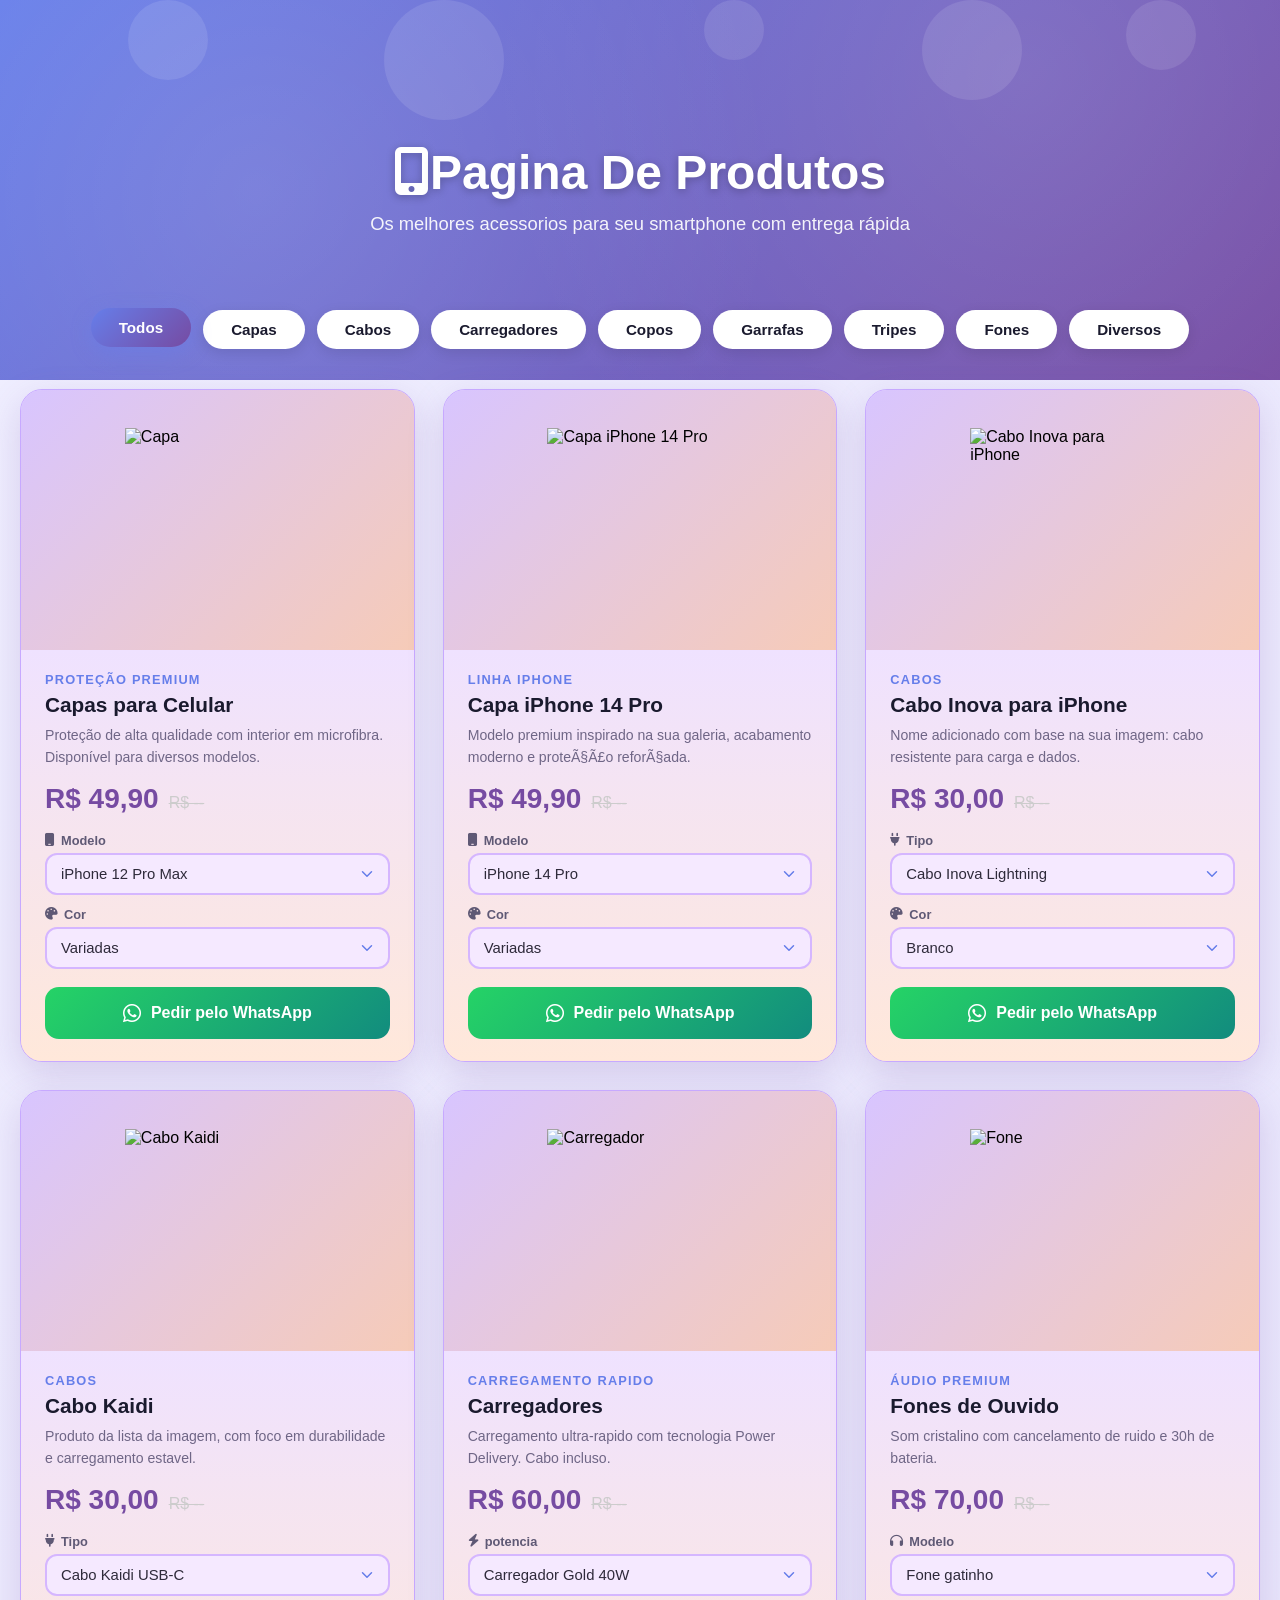
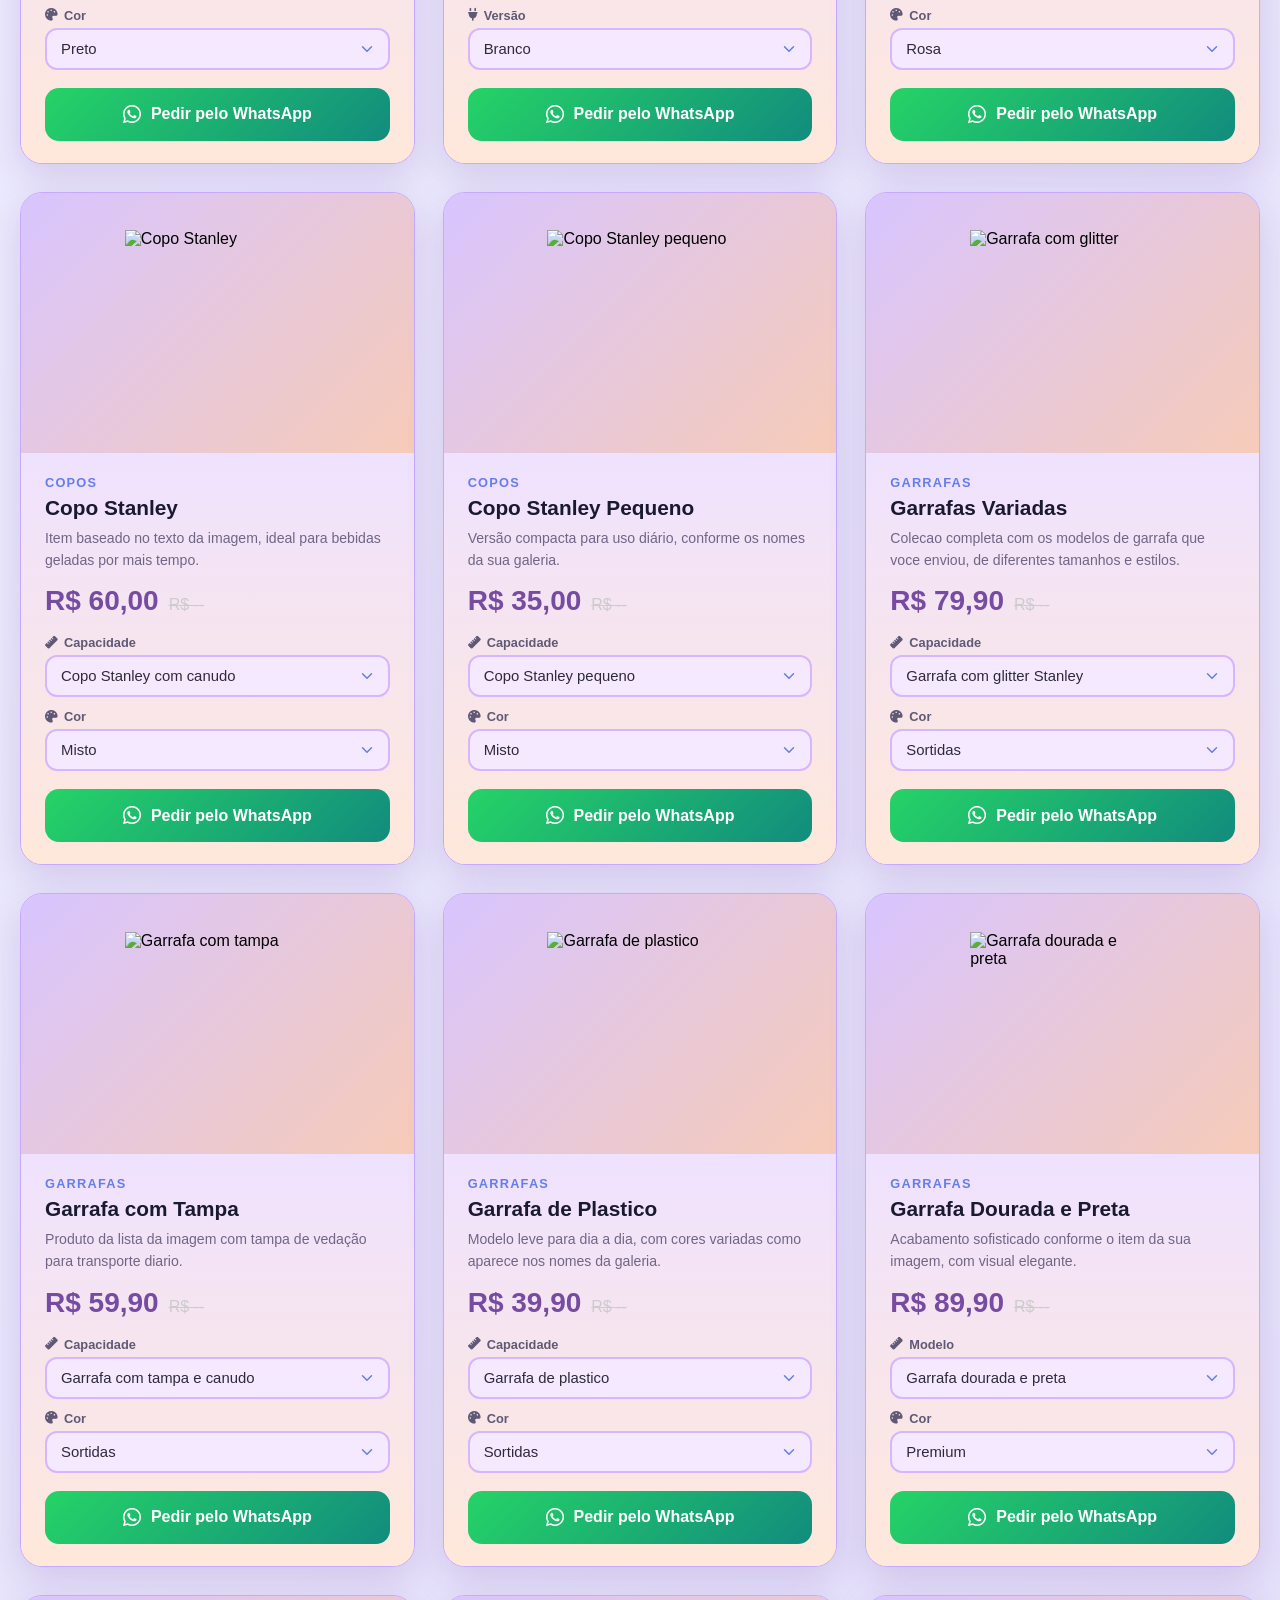
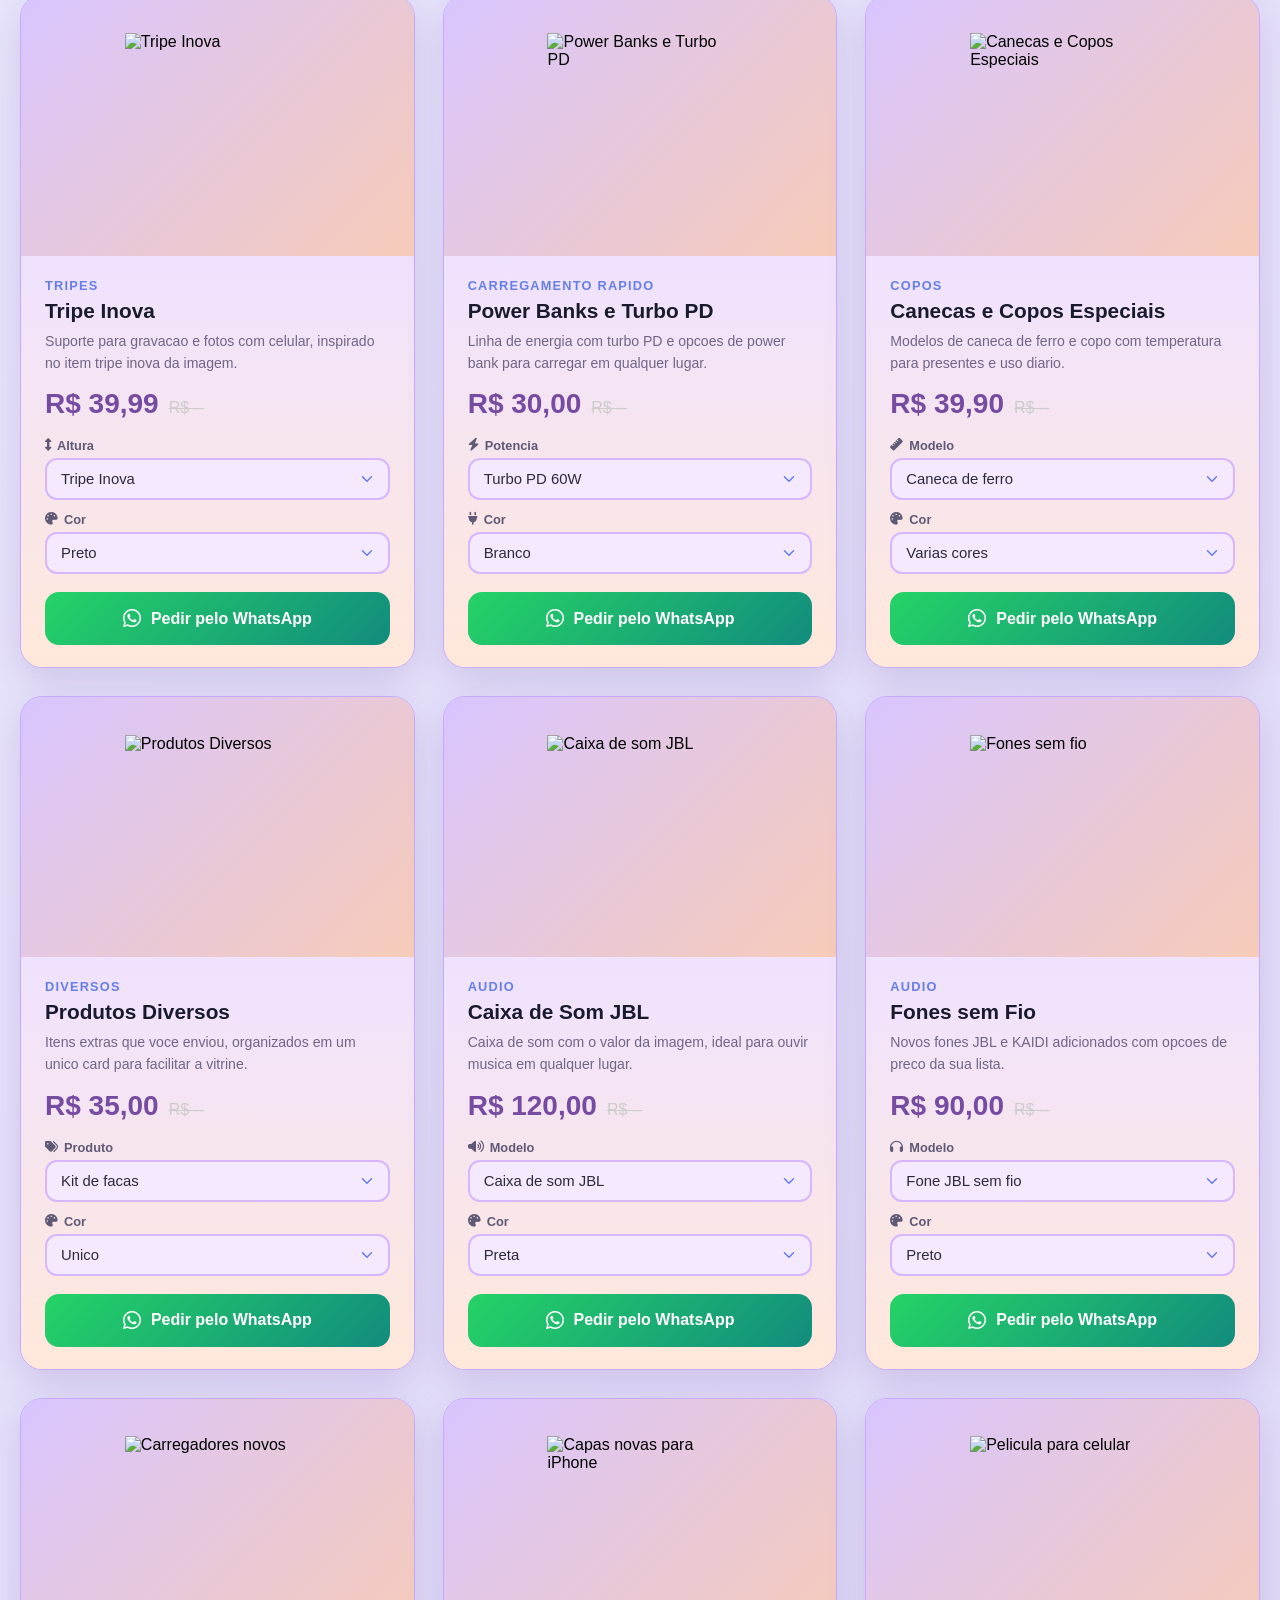
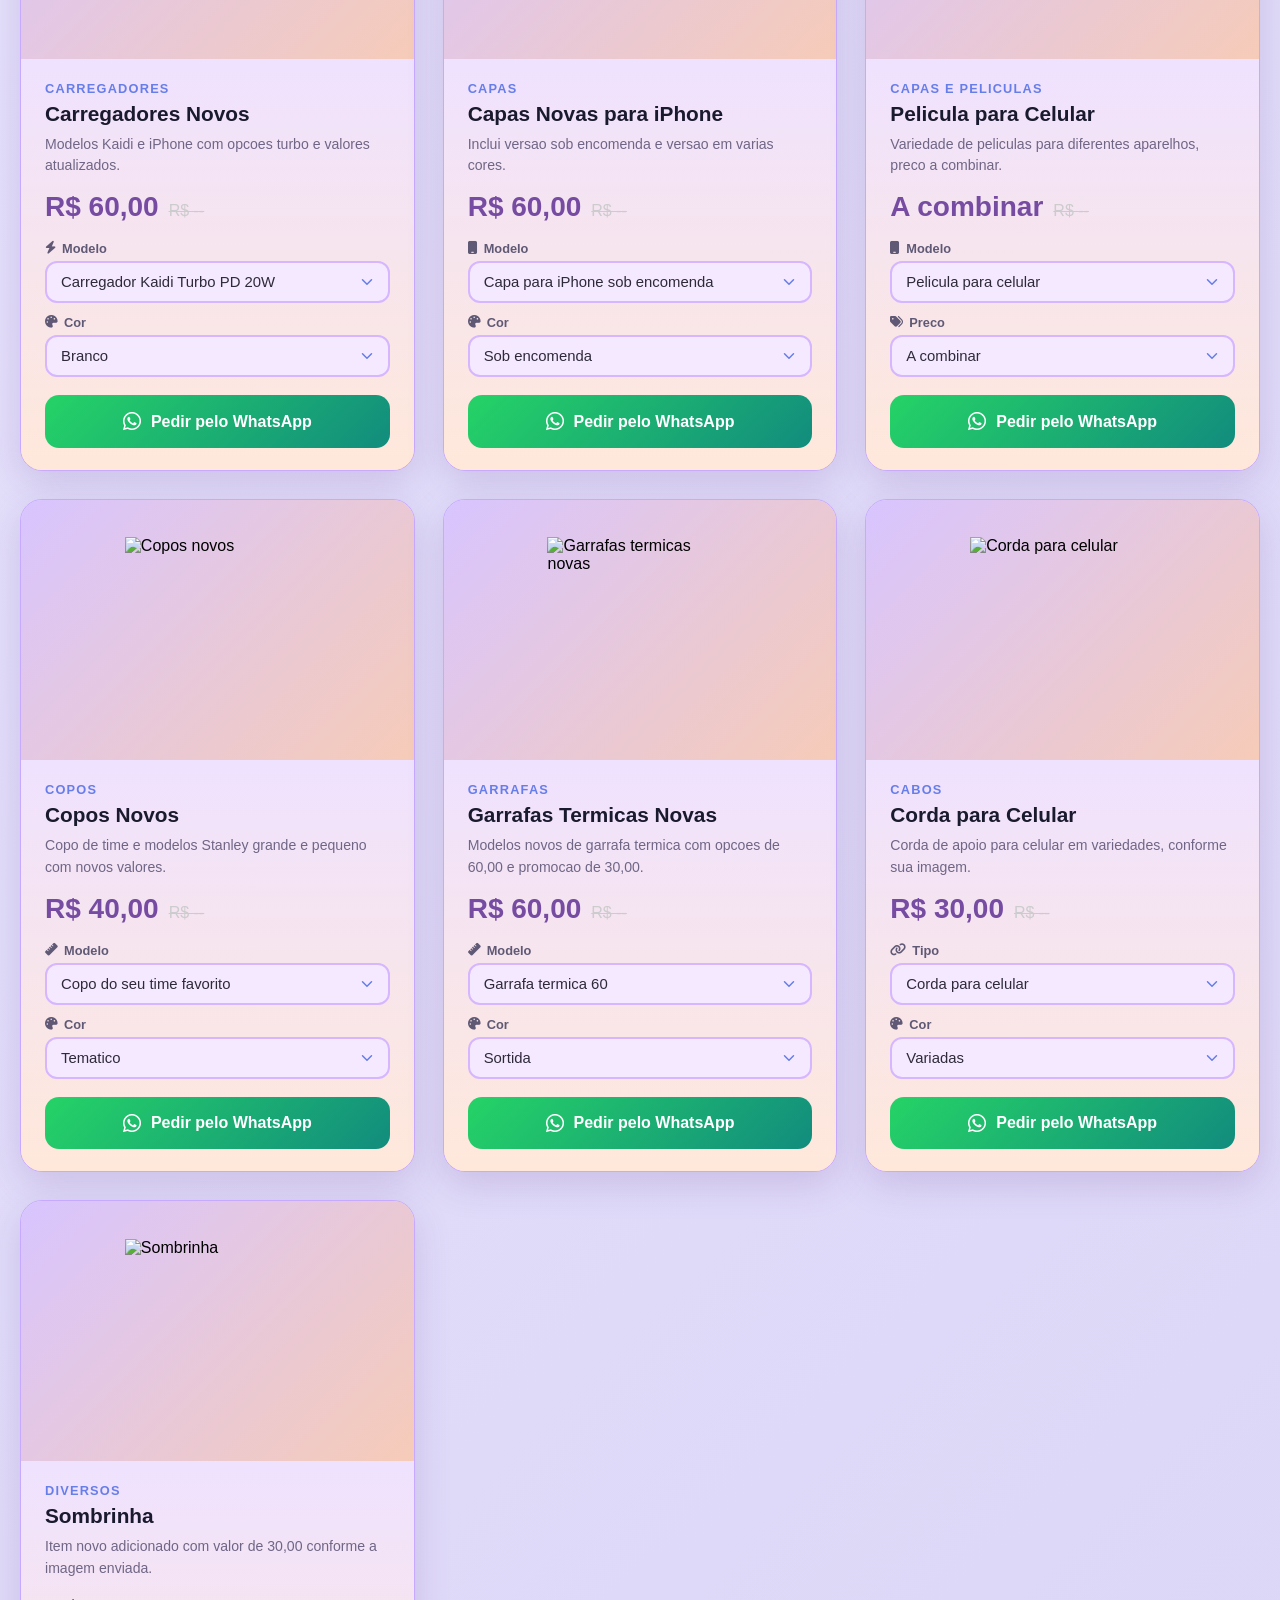
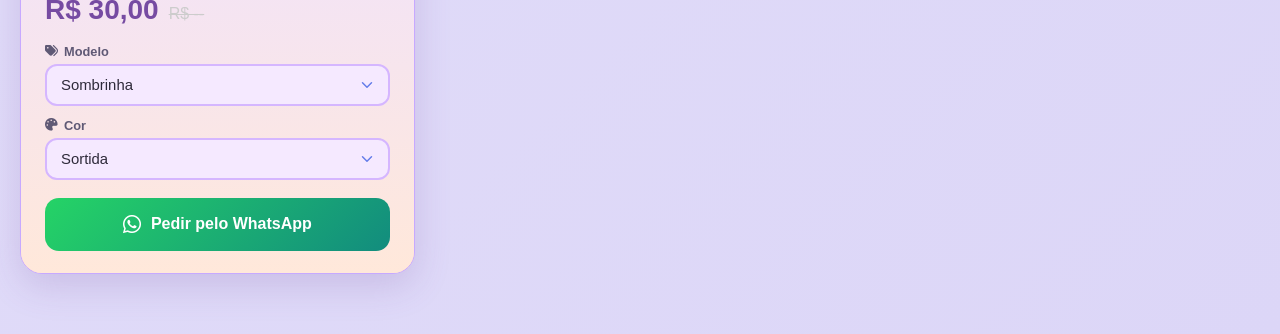
==== commit 2dc519bb: "agr sim eu terminei isso em nome de jesus s2 te amo deus" ====
--- a/index.html
+++ b/index.html
@@ -818,7 +818,7 @@
             <!-- Card: Garrafas termicas novas -->
             <article class="product-card" data-category="bottles"
                      data-product="Garrafas termicas novas" data-price="60.00"
-                     data-phone="5521994249025" data-variant-filter="Garrafa termica 60,Garrafa termica 60 (modelo 2),Garrafa termica Stanley"
+                     data-phone="5521994249025" data-variant-filter="Garrafa termica 60,Garrafa termica 60 (modelo 2),Garrafa termica Stanley,Garrafa-termica"
                      data-default-model="Termica" data-default-color="Sortida">
                 <div class="product-img-wrap">
                     <img src="https://i.postimg.cc/C5CT9rKg/Garrafa-termica-valor-60-00.jpg" alt="Garrafas termicas novas" class="product-image">
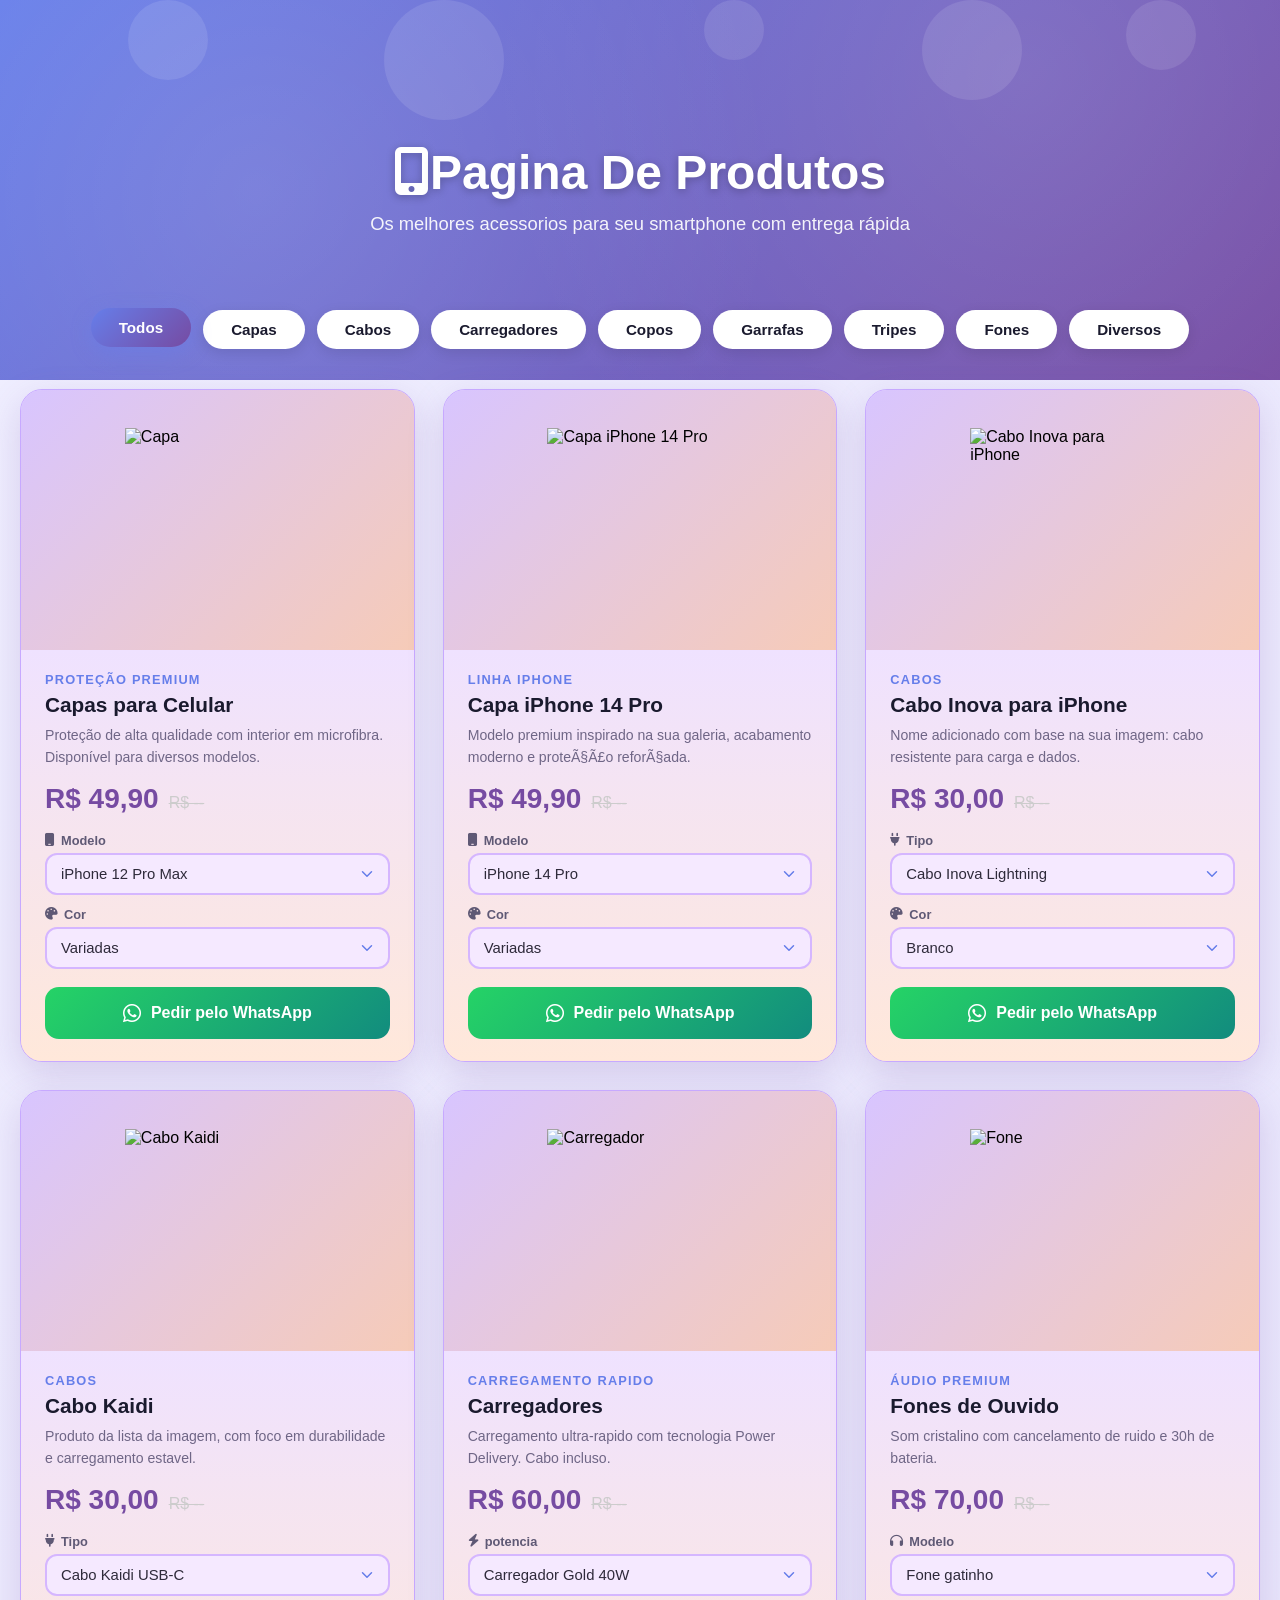
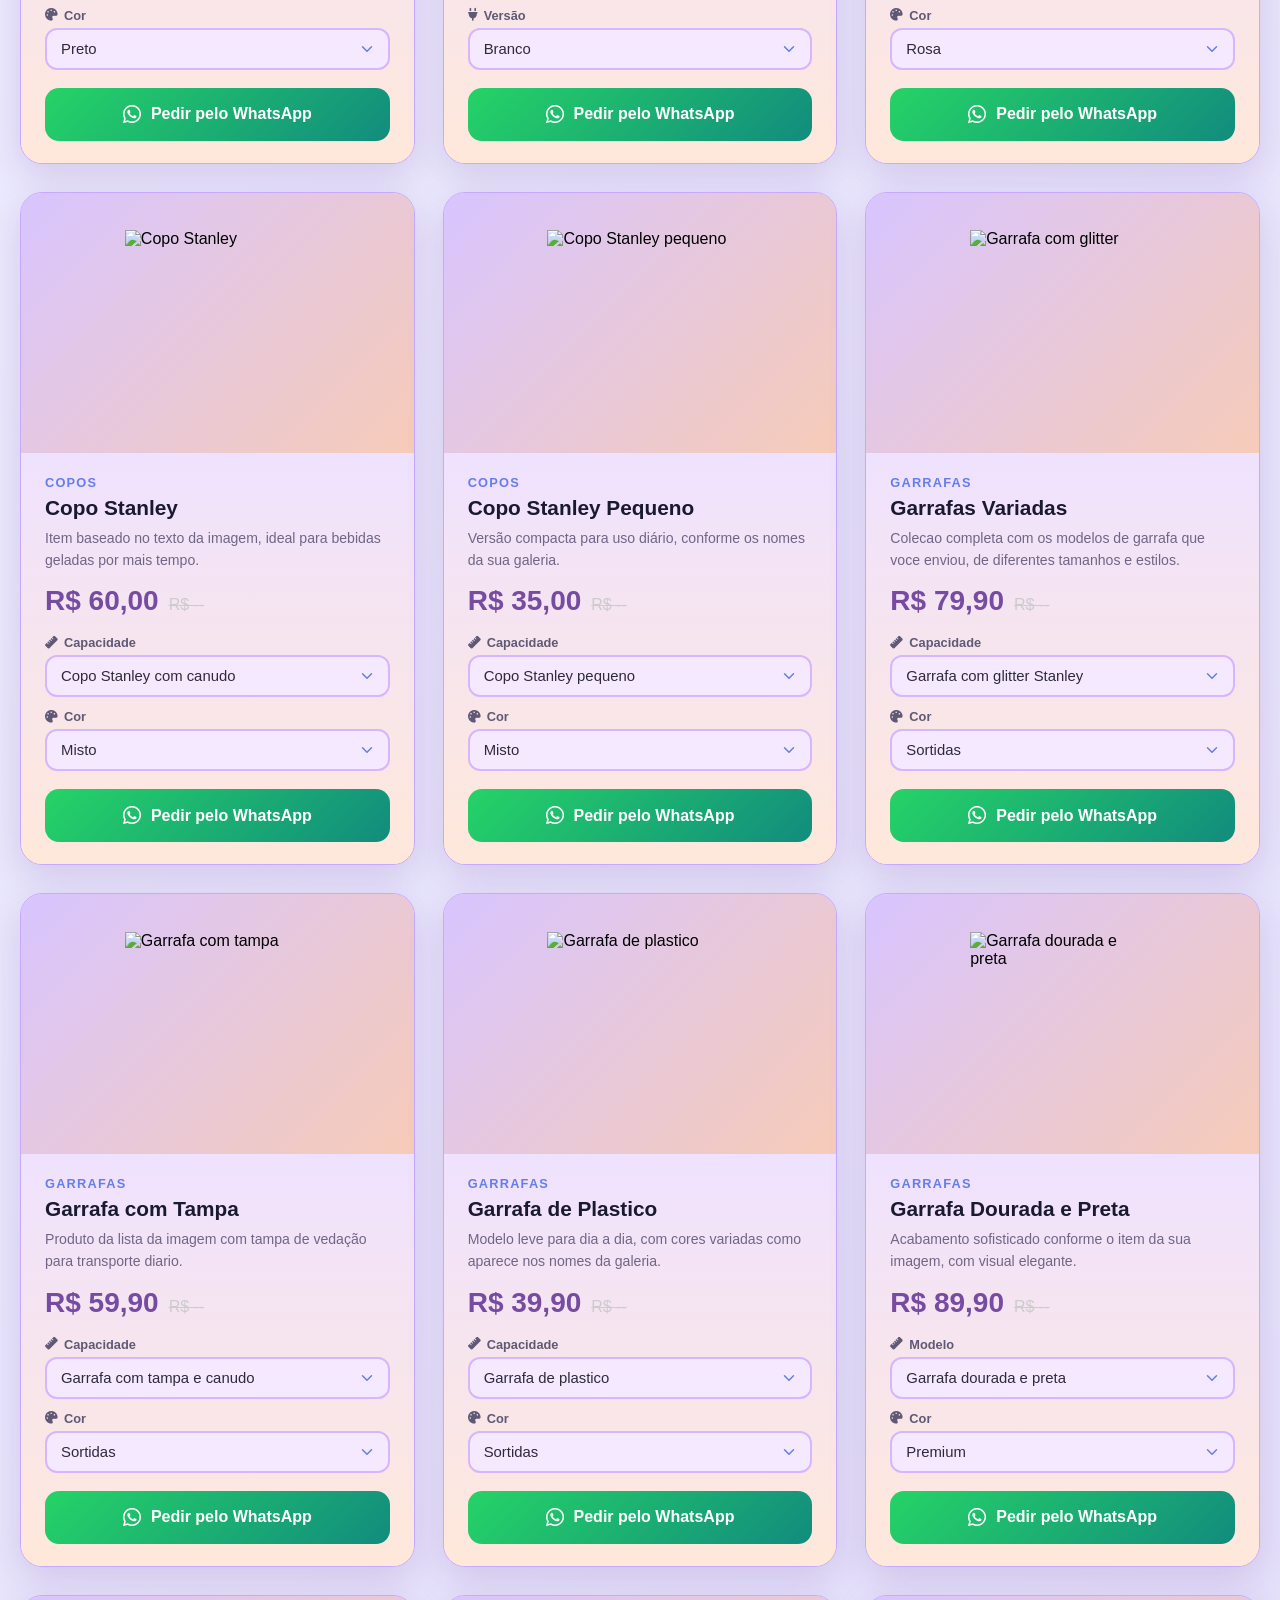
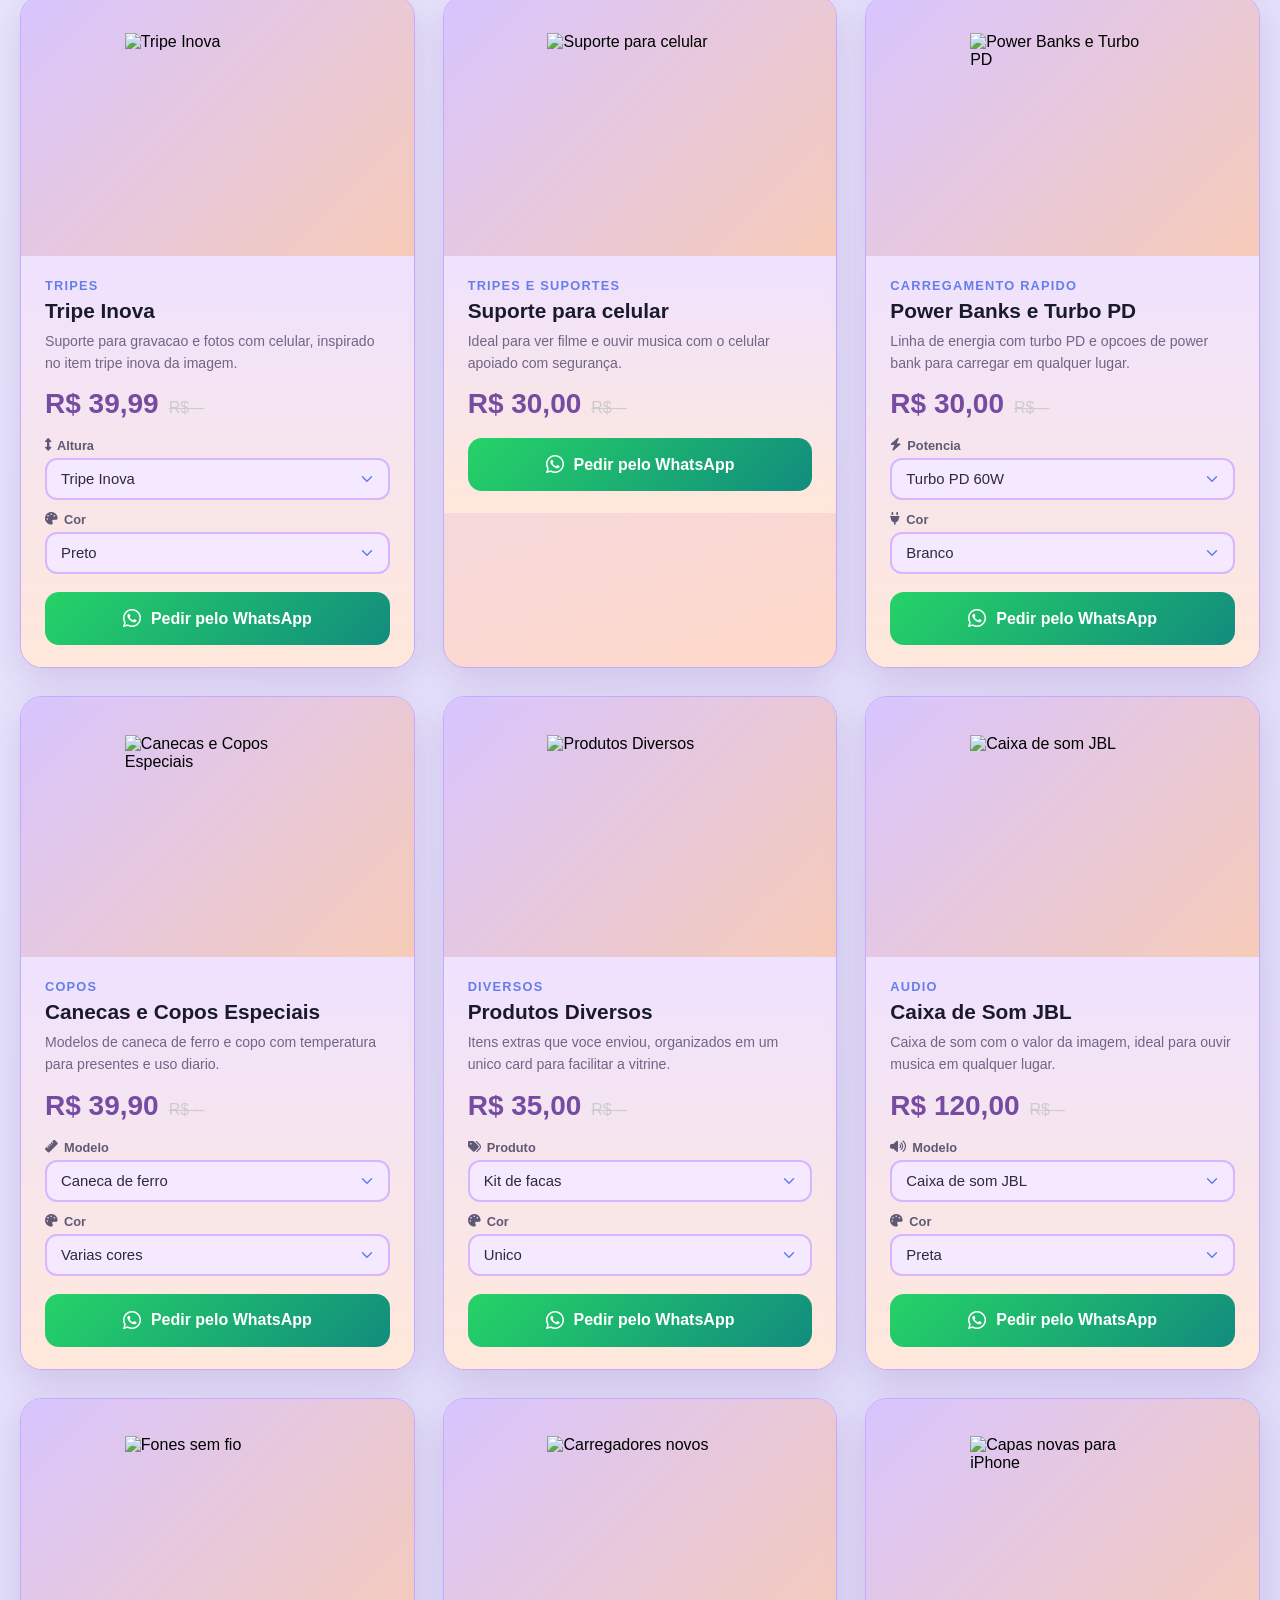
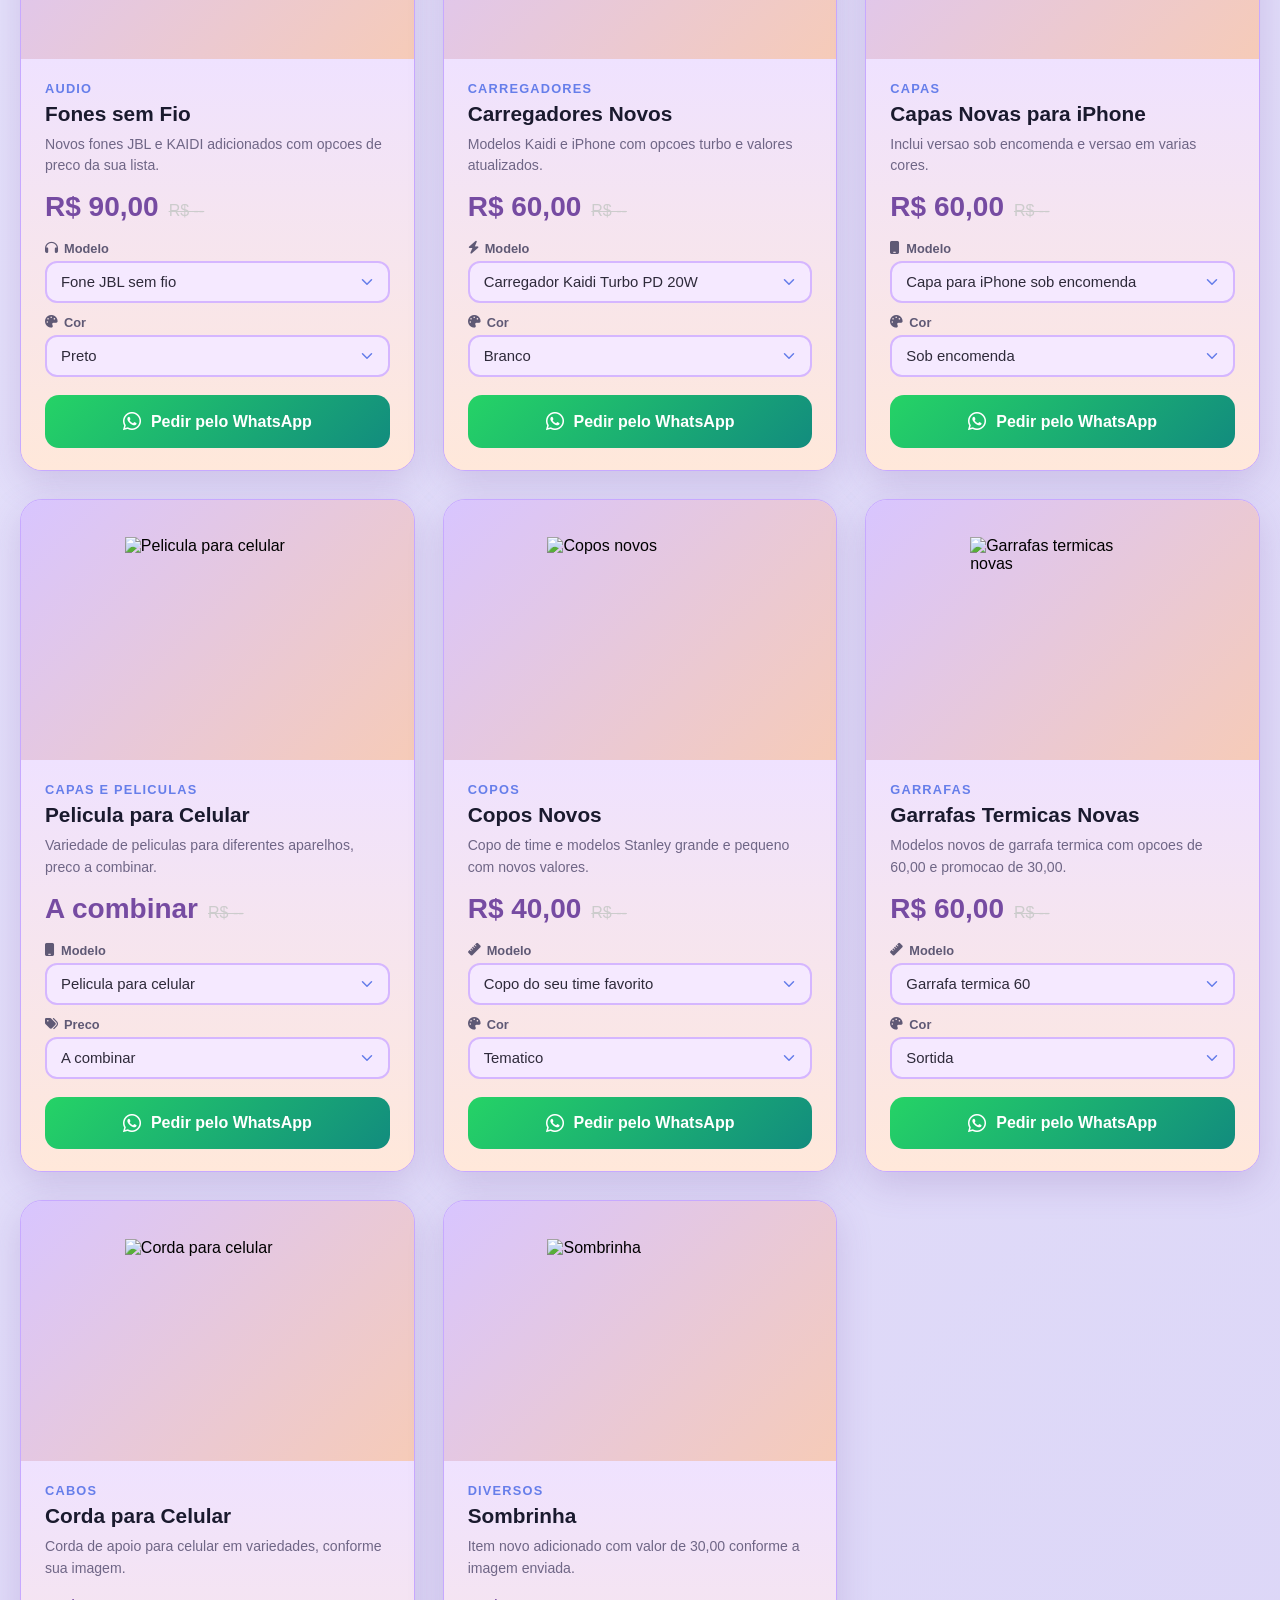
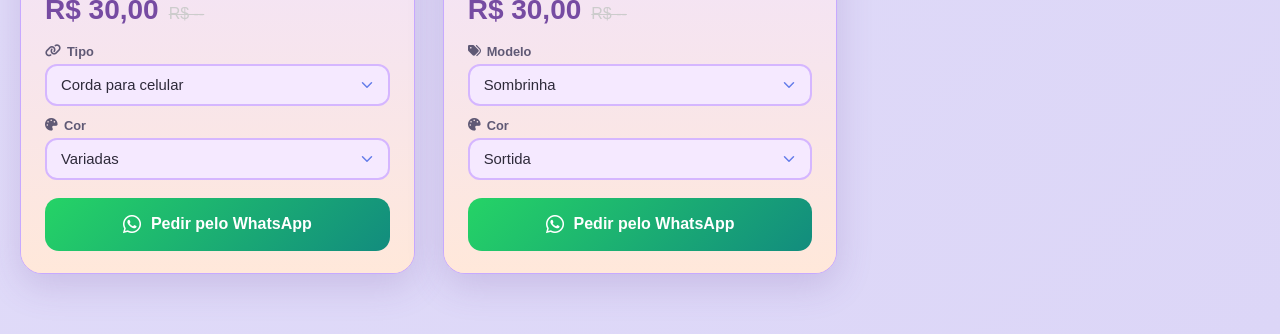
==== commit a515a5a5: "mais uma coisa para a fila mds" ====
--- a/index.html
+++ b/index.html
@@ -499,6 +499,31 @@
                 </div>
             </article>
 
+            <!-- Card: Suporte para celular -->
+            <article class="product-card" data-category="stands"
+                     data-product="Suporte para celular ver filme e ouvir musica" data-price="30.00"
+                     data-phone="5521994249025" data-variant-filter="Suporte para celular"
+                     data-default-model="Unico" data-default-color="Preto">
+                <div class="product-img-wrap">
+                    <img src="https://i.postimg.cc/Pqmw63CV/Suporte-para-celular-ver-filme-ouve-musica-30-00.jpg" alt="Suporte para celular" class="product-image">
+                    <div class="product-overlay">
+                        <span class="quick-view"><i class="fas fa-eye"></i> Visualizar</span>
+                    </div>
+                </div>
+                <div class="product-info">
+                    <div class="product-category">Tripes e suportes</div>
+                    <h2 class="product-name">Suporte para celular</h2>
+                    <p class="product-description">Ideal para ver filme e ouvir musica com o celular apoiado com segurança.</p>
+                    <div class="price-row">
+                        <span class="product-price">R$ --</span>
+                        <span class="old-price">R$ --</span>
+                    </div>
+                    <button class="whatsapp-btn">
+                        <i class="fab fa-whatsapp"></i> Pedir pelo WhatsApp
+                    </button>
+                </div>
+            </article>
+
             <!-- Card: Turbo PD 60W -->
             <article class="product-card" data-category="chargers"
                      data-product="Power Banks e Turbo PD" data-price="99.90"
